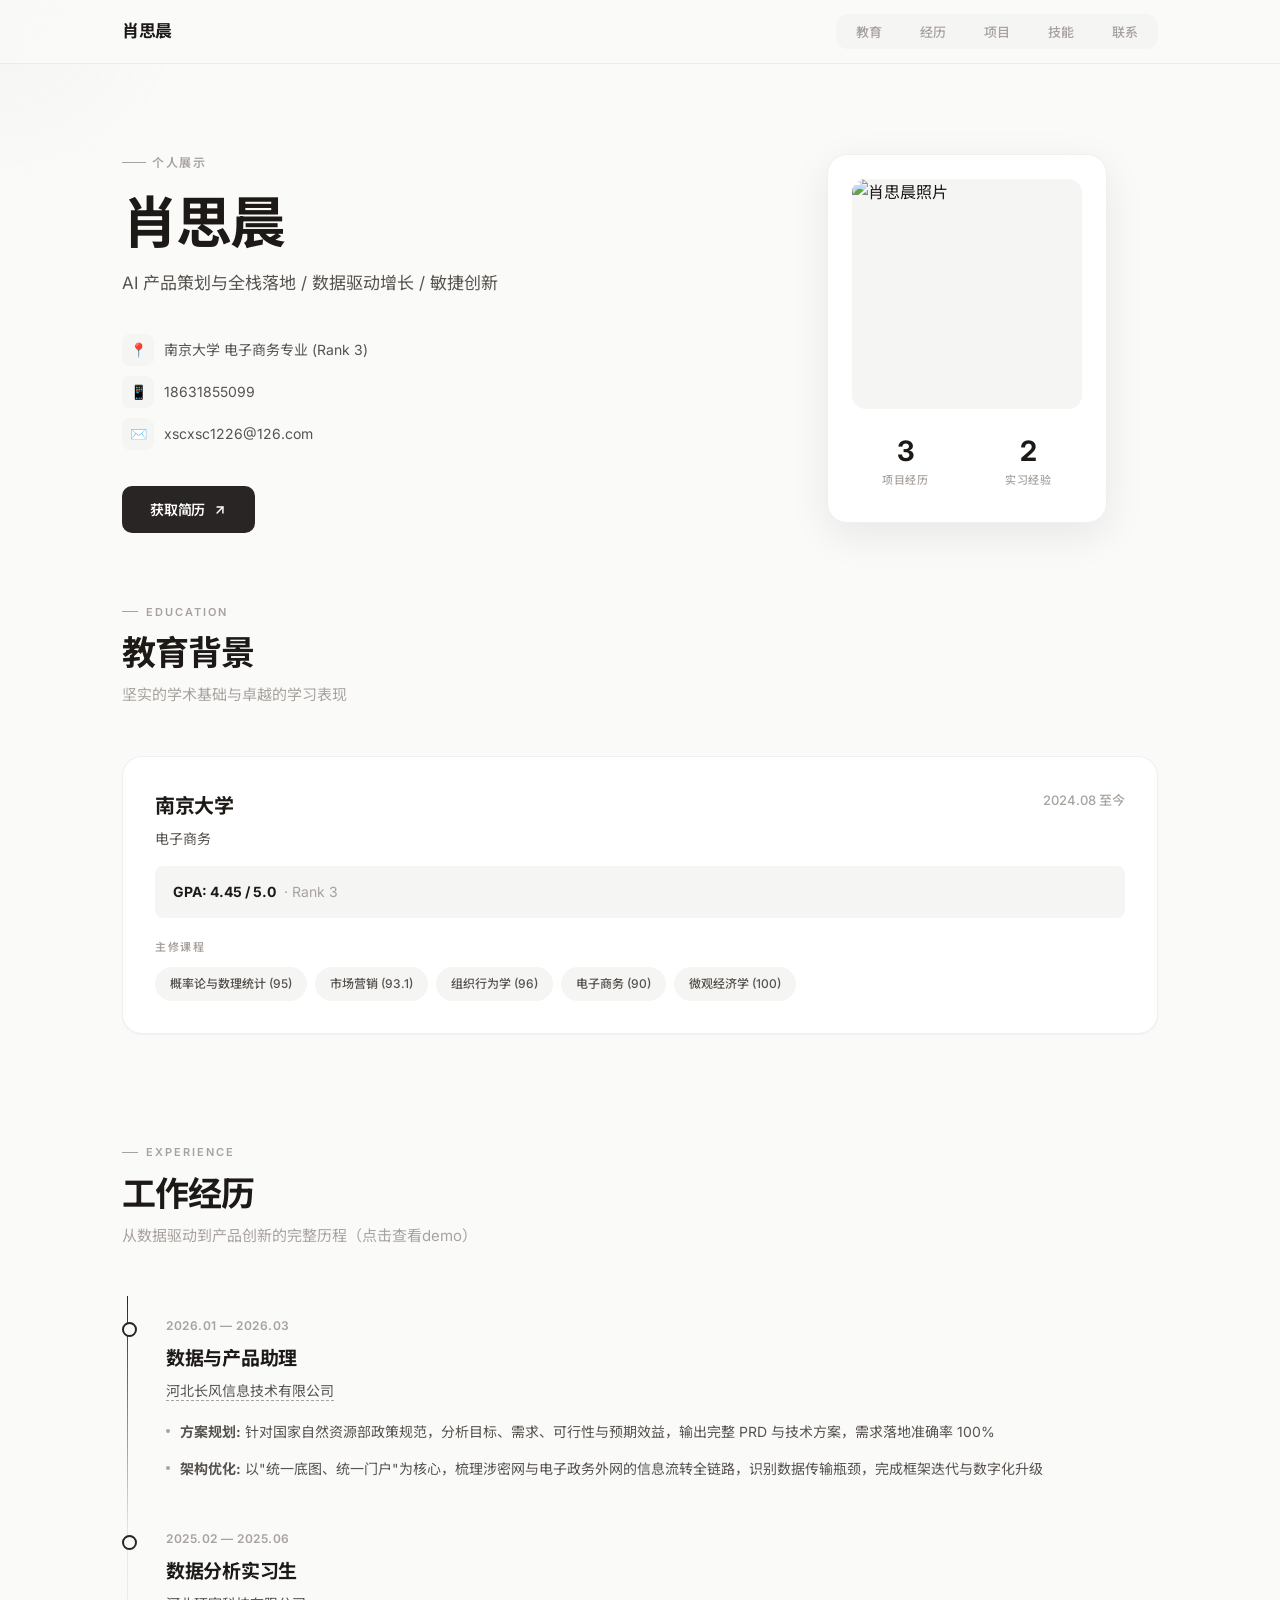
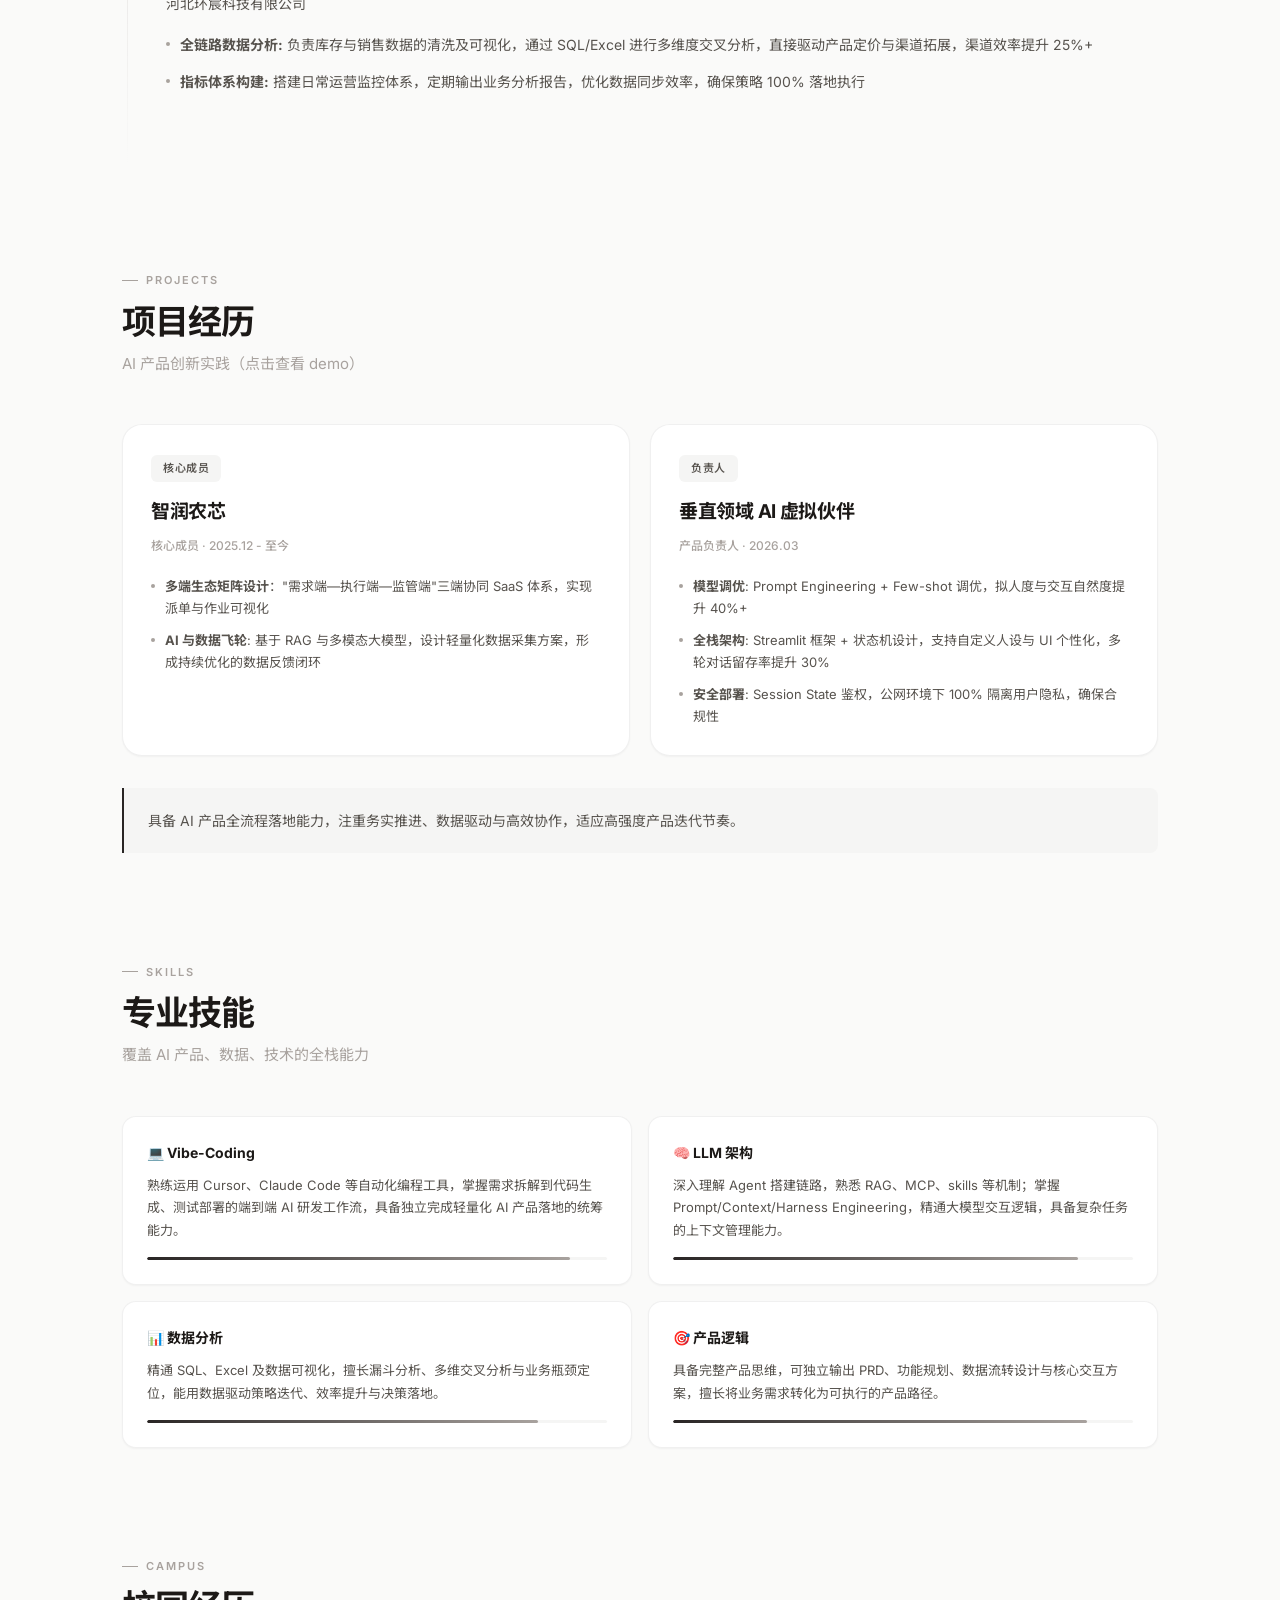
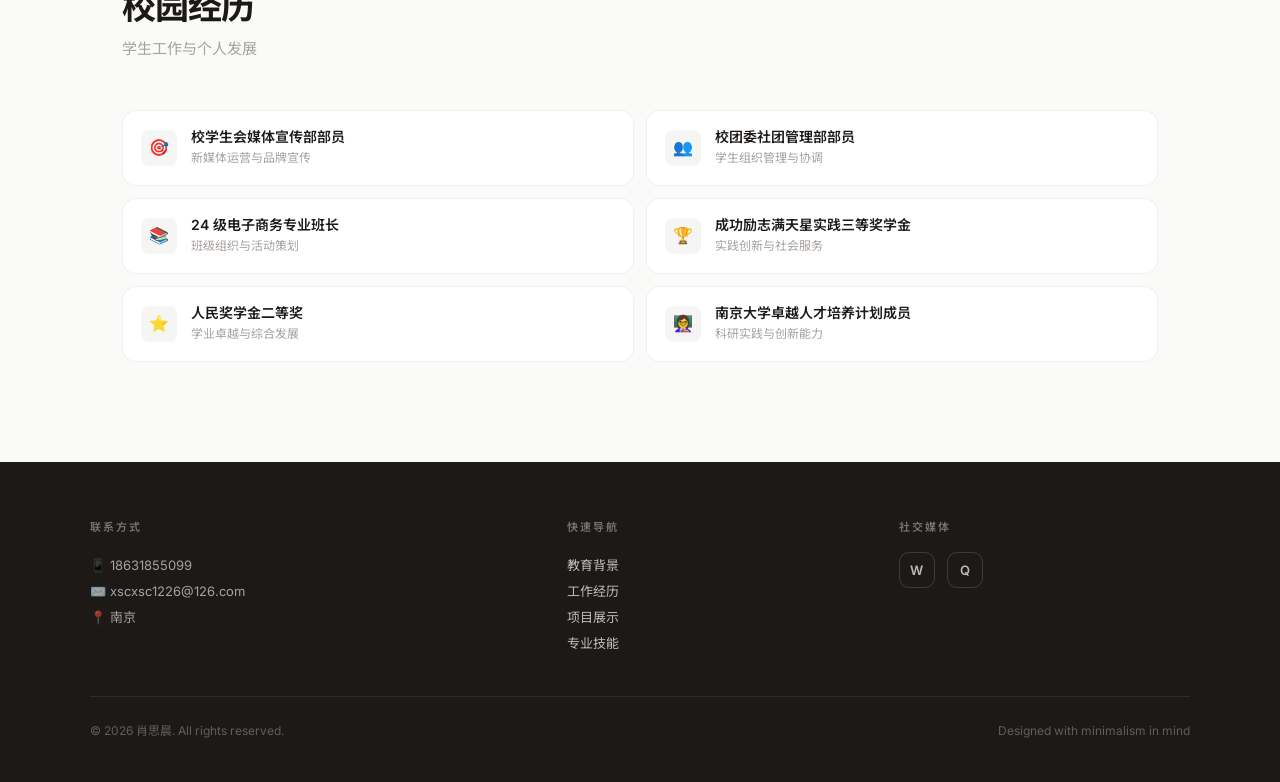
==== index.html @ f4a14556 "fix: rename resume.html to index.html" ====
<!DOCTYPE html>
<html lang="zh-CN">
<head>
    <meta charset="UTF-8">
    <meta name="viewport" content="width=device-width, initial-scale=1.0">
    <title>肖思晨 - 个人履历</title>
    <link href="https://fonts.googleapis.com/css2?family=Inter:wght@300;400;500;600;700&family=Noto+Sans+SC:wght@300;400;500;700&display=swap" rel="stylesheet">
    <style>
        :root {
            --bg: #fafaf9;
            --bg-card: #ffffff;
            --bg-subtle: #f5f5f4;
            --bg-muted: #e7e5e4;
            --text-primary: #1c1917;
            --text-secondary: #57534e;
            --text-muted: #a8a29e;
            --accent: #292524;
            --accent-light: #44403c;
            --border: rgba(0,0,0,0.06);
            --shadow-sm: 0 1px 2px rgba(0,0,0,0.04);
            --shadow-md: 0 4px 16px rgba(0,0,0,0.06);
            --shadow-lg: 0 12px 40px rgba(0,0,0,0.08);
            --shadow-xl: 0 20px 60px rgba(0,0,0,0.1);
            --radius-sm: 8px;
            --radius-md: 14px;
            --radius-lg: 20px;
            --radius-xl: 28px;
            --transition-fast: 0.2s cubic-bezier(0.4, 0, 0.2, 1);
            --transition-smooth: 0.4s cubic-bezier(0.16, 1, 0.3, 1);
            --transition-spring: 0.5s cubic-bezier(0.34, 1.56, 0.64, 1);
        }

        * {
            margin: 0;
            padding: 0;
            box-sizing: border-box;
        }

        html {
            scroll-behavior: smooth;
            font-size: 16px;
        }

        body {
            font-family: 'Inter', 'Noto Sans SC', -apple-system, BlinkMacSystemFont, sans-serif;
            background: var(--bg);
            color: var(--text-primary);
            line-height: 1.7;
            overflow-x: hidden;
            -webkit-font-smoothing: antialiased;
            -moz-osx-font-smoothing: grayscale;
        }

        ::selection {
            background: var(--accent);
            color: #fff;
        }

        /* ===== Page Progress Bar ===== */
        .progress-bar {
            position: fixed;
            top: 0;
            left: 0;
            height: 2px;
            background: linear-gradient(90deg, var(--accent), var(--text-muted));
            z-index: 200;
            transition: width 0.1s linear;
            will-change: width;
        }

        /* ===== Header & Navigation ===== */
        header {
            position: sticky;
            top: 0;
            background: rgba(250, 250, 249, 0.8);
            backdrop-filter: blur(20px) saturate(180%);
            -webkit-backdrop-filter: blur(20px) saturate(180%);
            border-bottom: 1px solid var(--border);
            z-index: 100;
            transition: box-shadow var(--transition-fast);
        }

        header.scrolled {
            box-shadow: 0 1px 12px rgba(0,0,0,0.06);
        }

        nav {
            max-width: 1100px;
            margin: 0 auto;
            padding: 14px 32px;
            display: flex;
            justify-content: space-between;
            align-items: center;
        }

        .logo {
            font-size: 17px;
            font-weight: 700;
            letter-spacing: -0.3px;
            color: var(--text-primary);
        }

        .nav-links {
            display: flex;
            gap: 6px;
            list-style: none;
            background: var(--bg-subtle);
            padding: 4px;
            border-radius: 12px;
        }

        .nav-links a {
            text-decoration: none;
            color: var(--text-muted);
            font-size: 13px;
            font-weight: 500;
            padding: 6px 16px;
            border-radius: 8px;
            transition: all var(--transition-fast);
            position: relative;
        }

        .nav-links a:hover {
            color: var(--text-primary);
        }

        .nav-links a.active {
            color: var(--text-primary);
            background: var(--bg-card);
            box-shadow: var(--shadow-sm);
        }

        .menu-toggle {
            display: none;
            background: none;
            border: none;
            cursor: pointer;
            padding: 8px;
            border-radius: 8px;
            transition: background var(--transition-fast);
        }

        .menu-toggle:hover {
            background: var(--bg-subtle);
        }

        .menu-toggle span {
            display: block;
            width: 18px;
            height: 2px;
            background: var(--text-primary);
            margin: 4px 0;
            border-radius: 1px;
            transition: all var(--transition-smooth);
        }

        .menu-toggle.open span:nth-child(1) { transform: rotate(45deg) translate(3px, 3px); }
        .menu-toggle.open span:nth-child(2) { opacity: 0; }
        .menu-toggle.open span:nth-child(3) { transform: rotate(-45deg) translate(4px, -4px); }

        /* ===== Hero Section ===== */
        .hero {
            max-width: 1100px;
            margin: 0 auto;
            padding: 80px 32px 60px;
            display: grid;
            grid-template-columns: 1.2fr 0.8fr;
            gap: 80px;
            align-items: center;
        }

        .hero-content {
            opacity: 0;
            transform: translateY(24px);
            animation: revealUp 0.8s cubic-bezier(0.16, 1, 0.3, 1) 0.1s forwards;
        }

        .hero-label {
            display: inline-flex;
            align-items: center;
            gap: 6px;
            font-size: 12px;
            font-weight: 600;
            color: var(--text-muted);
            text-transform: uppercase;
            letter-spacing: 1.5px;
            margin-bottom: 20px;
        }

        .hero-label::before {
            content: '';
            width: 24px;
            height: 1px;
            background: var(--text-muted);
        }

        .hero-content h1 {
            font-size: 56px;
            font-weight: 700;
            line-height: 1.1;
            margin-bottom: 16px;
            color: var(--text-primary);
            letter-spacing: -2px;
        }

        .hero-subtitle {
            font-size: 17px;
            color: var(--text-secondary);
            margin-bottom: 36px;
            font-weight: 400;
            line-height: 1.6;
        }

        .hero-info {
            display: flex;
            flex-direction: column;
            gap: 10px;
            margin-bottom: 36px;
        }

        .info-item {
            display: flex;
            align-items: center;
            gap: 10px;
            font-size: 14px;
            color: var(--text-secondary);
        }

        .info-icon {
            width: 32px;
            height: 32px;
            display: flex;
            align-items: center;
            justify-content: center;
            font-size: 14px;
            background: var(--bg-subtle);
            border-radius: 8px;
            flex-shrink: 0;
        }

        .cta-buttons {
            display: flex;
            gap: 12px;
        }

        .btn {
            padding: 12px 28px;
            border-radius: 10px;
            border: none;
            font-size: 14px;
            font-weight: 600;
            cursor: pointer;
            transition: all var(--transition-smooth);
            text-decoration: none;
            display: inline-flex;
            align-items: center;
            gap: 8px;
            letter-spacing: -0.2px;
        }

        .btn-primary {
            background: var(--accent);
            color: #fff;
        }

        .btn-primary:hover {
            background: var(--accent-light);
            transform: translateY(-2px);
            box-shadow: 0 8px 24px rgba(0,0,0,0.15);
        }

        .btn-primary:active {
            transform: translateY(0);
        }

        .hero-visual {
            position: relative;
            display: flex;
            justify-content: center;
            align-items: center;
            opacity: 0;
            transform: translateY(24px);
            animation: revealUp 0.8s cubic-bezier(0.16, 1, 0.3, 1) 0.3s forwards;
        }

        .profile-card {
            position: relative;
            background: var(--bg-card);
            border-radius: var(--radius-lg);
            padding: 24px;
            box-shadow: var(--shadow-lg);
            max-width: 280px;
            width: 100%;
            border: 1px solid var(--border);
            transition: transform var(--transition-smooth), box-shadow var(--transition-smooth);
        }

        .profile-card:hover {
            transform: translateY(-4px);
            box-shadow: var(--shadow-xl);
        }

        .profile-photo {
            width: 100%;
            aspect-ratio: 1;
            border-radius: var(--radius-md);
            margin-bottom: 20px;
            overflow: hidden;
            background: var(--bg-subtle);
        }

        .profile-photo img {
            width: 100%;
            height: 100%;
            object-fit: cover;
            display: block;
            transition: transform var(--transition-smooth);
        }

        .profile-card:hover .profile-photo img {
            transform: scale(1.03);
        }

        .profile-stats {
            display: grid;
            grid-template-columns: 1fr 1fr;
            gap: 16px;
        }

        .stat {
            text-align: center;
            padding: 8px 0;
        }

        .stat-number {
            font-size: 28px;
            font-weight: 700;
            color: var(--text-primary);
            letter-spacing: -1px;
            line-height: 1;
        }

        .stat-label {
            font-size: 11px;
            color: var(--text-muted);
            margin-top: 6px;
            font-weight: 500;
            letter-spacing: 0.5px;
            text-transform: uppercase;
        }

        /* ===== Main Content ===== */
        main {
            max-width: 1100px;
            margin: 0 auto;
            padding: 0 32px;
        }

        section {
            margin-bottom: 100px;
        }

        .section-header {
            margin-bottom: 48px;
        }

        .section-label {
            display: inline-flex;
            align-items: center;
            gap: 8px;
            font-size: 11px;
            font-weight: 600;
            color: var(--text-muted);
            text-transform: uppercase;
            letter-spacing: 2px;
            margin-bottom: 12px;
        }

        .section-label::before {
            content: '';
            width: 16px;
            height: 1px;
            background: var(--text-muted);
        }

        .section-title {
            font-size: 34px;
            font-weight: 700;
            color: var(--text-primary);
            letter-spacing: -1px;
            line-height: 1.2;
        }

        .section-subtitle {
            font-size: 15px;
            color: var(--text-muted);
            font-weight: 400;
            margin-top: 8px;
        }

        /* ===== Scroll Reveal ===== */
        .reveal {
            opacity: 0;
            transform: translateY(32px);
            transition: opacity 0.7s cubic-bezier(0.16, 1, 0.3, 1),
                        transform 0.7s cubic-bezier(0.16, 1, 0.3, 1);
        }

        .reveal.visible {
            opacity: 1;
            transform: translateY(0);
        }

        .reveal-stagger > * {
            opacity: 0;
            transform: translateY(24px);
            transition: opacity 0.6s cubic-bezier(0.16, 1, 0.3, 1),
                        transform 0.6s cubic-bezier(0.16, 1, 0.3, 1);
        }

        .reveal-stagger.visible > *:nth-child(1) { transition-delay: 0.05s; }
        .reveal-stagger.visible > *:nth-child(2) { transition-delay: 0.1s; }
        .reveal-stagger.visible > *:nth-child(3) { transition-delay: 0.15s; }
        .reveal-stagger.visible > *:nth-child(4) { transition-delay: 0.2s; }
        .reveal-stagger.visible > *:nth-child(5) { transition-delay: 0.25s; }
        .reveal-stagger.visible > *:nth-child(6) { transition-delay: 0.3s; }

        .reveal-stagger.visible > * {
            opacity: 1;
            transform: translateY(0);
        }

        /* ===== Education Section ===== */
        .education-card {
            background: var(--bg-card);
            padding: 32px;
            border-radius: var(--radius-lg);
            border: 1px solid var(--border);
            box-shadow: var(--shadow-sm);
            transition: all var(--transition-smooth);
        }

        .education-card:hover {
            box-shadow: var(--shadow-md);
            border-color: rgba(0,0,0,0.1);
        }

        .education-header {
            display: flex;
            justify-content: space-between;
            align-items: start;
            margin-bottom: 16px;
        }

        .education-school {
            font-size: 20px;
            font-weight: 700;
            color: var(--text-primary);
            letter-spacing: -0.3px;
        }

        .education-major {
            font-size: 14px;
            color: var(--text-secondary);
            margin-top: 4px;
        }

        .education-date {
            font-size: 13px;
            color: var(--text-muted);
            font-weight: 500;
            white-space: nowrap;
        }

        .education-gpa {
            background: var(--bg-subtle);
            padding: 14px 18px;
            border-radius: var(--radius-sm);
            margin: 16px 0;
            font-size: 14px;
            color: var(--text-secondary);
            display: flex;
            align-items: center;
            gap: 8px;
        }

        .education-gpa strong {
            color: var(--text-primary);
        }

        .courses {
            margin-top: 20px;
        }

        .courses-label {
            font-size: 11px;
            color: var(--text-muted);
            font-weight: 600;
            text-transform: uppercase;
            letter-spacing: 1.5px;
            margin-bottom: 10px;
        }

        .course-list {
            display: flex;
            flex-wrap: wrap;
            gap: 8px;
        }

        .course-tag {
            background: var(--bg-subtle);
            padding: 6px 14px;
            border-radius: 20px;
            font-size: 12px;
            color: var(--text-secondary);
            font-weight: 500;
            transition: all var(--transition-fast);
            border: 1px solid transparent;
        }

        .course-tag:hover {
            background: var(--bg-card);
            border-color: var(--border);
            color: var(--text-primary);
            transform: translateY(-1px);
            box-shadow: var(--shadow-sm);
        }

        /* ===== Work Experience ===== */
        .timeline {
            position: relative;
            padding: 20px 0;
        }

        .timeline::before {
            content: '';
            position: absolute;
            left: 5px;
            top: 0;
            bottom: 0;
            width: 1px;
            background: linear-gradient(to bottom, var(--accent), var(--bg-muted), transparent);
        }

        .work-item {
            margin-bottom: 48px;
            padding-left: 44px;
            position: relative;
        }

        .work-item::before {
            content: '';
            position: absolute;
            left: 0;
            top: 6px;
            width: 11px;
            height: 11px;
            background: var(--bg);
            border-radius: 50%;
            border: 2px solid var(--accent);
            transition: all var(--transition-fast);
        }

        .work-item:hover::before {
            background: var(--accent);
            box-shadow: 0 0 0 4px rgba(41, 37, 36, 0.1);
        }

        .work-date {
            font-size: 12px;
            color: var(--text-muted);
            font-weight: 600;
            margin-bottom: 6px;
            letter-spacing: 0.5px;
        }

        .work-title {
            font-size: 19px;
            font-weight: 700;
            color: var(--text-primary);
            margin-bottom: 4px;
            letter-spacing: -0.3px;
        }

        .work-company {
            font-size: 14px;
            color: var(--text-secondary);
            margin-bottom: 16px;
        }

        .link-inline {
            color: inherit;
            text-decoration: none;
            cursor: pointer;
            transition: color var(--transition-fast);
            border-bottom: 1px dashed var(--text-muted);
            padding-bottom: 1px;
        }

        .link-inline:hover {
            color: var(--text-primary);
            border-bottom-color: var(--text-primary);
            border-bottom-style: solid;
        }

        .work-description {
            font-size: 14px;
            color: var(--text-secondary);
            line-height: 1.8;
        }

        .achievement {
            display: flex;
            gap: 10px;
            margin-bottom: 12px;
            align-items: flex-start;
        }

        .achievement::before {
            content: '';
            width: 4px;
            height: 4px;
            background: var(--text-muted);
            border-radius: 50%;
            flex-shrink: 0;
            margin-top: 10px;
        }

        /* ===== Projects ===== */
        .projects-grid {
            display: grid;
            grid-template-columns: repeat(auto-fit, minmax(340px, 1fr));
            gap: 20px;
        }

        .project-card {
            background: var(--bg-card);
            border-radius: var(--radius-lg);
            padding: 0;
            border: 1px solid var(--border);
            box-shadow: var(--shadow-sm);
            transition: all var(--transition-smooth);
            position: relative;
            overflow: hidden;
        }

        .project-card-link {
            text-decoration: none;
            color: inherit;
            display: block;
            padding: 28px;
        }

        .project-card::before {
            content: '';
            position: absolute;
            top: 0;
            left: 0;
            right: 0;
            height: 2px;
            background: linear-gradient(90deg, var(--accent) 0%, transparent 100%);
            opacity: 0;
            transition: opacity var(--transition-fast);
        }

        .project-card:hover {
            box-shadow: var(--shadow-lg);
            transform: translateY(-4px);
            border-color: rgba(0,0,0,0.1);
        }

        .project-card:hover::before {
            opacity: 1;
        }

        .project-badge {
            display: inline-block;
            background: var(--bg-subtle);
            color: var(--text-secondary);
            padding: 4px 12px;
            border-radius: 6px;
            font-size: 11px;
            font-weight: 600;
            margin-bottom: 14px;
            letter-spacing: 0.5px;
        }

        .project-title {
            font-size: 19px;
            font-weight: 700;
            color: var(--text-primary);
            margin-bottom: 8px;
            letter-spacing: -0.3px;
        }

        .project-role {
            font-size: 12px;
            color: var(--text-muted);
            font-weight: 500;
            margin-bottom: 18px;
        }

        .project-highlights {
            display: flex;
            flex-direction: column;
            gap: 10px;
        }

        .highlight {
            display: flex;
            gap: 10px;
            align-items: flex-start;
            font-size: 13px;
            color: var(--text-secondary);
            line-height: 1.7;
        }

        .highlight::before {
            content: '';
            width: 4px;
            height: 4px;
            background: var(--text-muted);
            border-radius: 50%;
            flex-shrink: 0;
            margin-top: 9px;
        }

        /* ===== Quote ===== */
        .quote-block {
            border-left: 2px solid var(--accent);
            padding: 20px 24px;
            margin: 32px 0 0;
            background: var(--bg-subtle);
            border-radius: 0 var(--radius-sm) var(--radius-sm) 0;
            font-size: 14px;
            color: var(--text-secondary);
            line-height: 1.8;
            font-weight: 400;
        }

        /* ===== Skills ===== */
        .skills-grid {
            display: grid;
            grid-template-columns: repeat(2, 1fr);
            gap: 16px;
        }

        .skill-card {
            background: var(--bg-card);
            padding: 24px;
            border-radius: var(--radius-md);
            border: 1px solid var(--border);
            box-shadow: var(--shadow-sm);
            transition: all var(--transition-smooth);
            position: relative;
        }

        .skill-card:hover {
            box-shadow: var(--shadow-md);
            border-color: rgba(0,0,0,0.1);
            transform: translateY(-2px);
        }

        .skill-category {
            font-size: 14px;
            font-weight: 700;
            color: var(--text-primary);
            margin-bottom: 10px;
            display: flex;
            align-items: center;
            gap: 8px;
        }

        .skill-description {
            font-size: 13px;
            color: var(--text-secondary);
            line-height: 1.7;
        }

        .skill-level {
            margin-top: 16px;
            height: 3px;
            background: var(--bg-subtle);
            border-radius: 2px;
            overflow: hidden;
        }

        .skill-level-bar {
            height: 100%;
            background: linear-gradient(90deg, var(--accent), var(--text-muted));
            border-radius: 2px;
            transition: width 1.4s cubic-bezier(0.16, 1, 0.3, 1);
            width: 0;
        }

        .skill-level-bar.animate {
            width: var(--level);
        }

        /* ===== Campus ===== */
        .campus-grid {
            display: grid;
            grid-template-columns: repeat(2, 1fr);
            gap: 12px;
        }

        .campus-item {
            display: flex;
            align-items: center;
            gap: 14px;
            padding: 16px 18px;
            background: var(--bg-card);
            border-radius: var(--radius-md);
            border: 1px solid var(--border);
            transition: all var(--transition-smooth);
        }

        .campus-item:hover {
            border-color: rgba(0,0,0,0.1);
            box-shadow: var(--shadow-sm);
            transform: translateX(4px);
        }

        .campus-icon {
            width: 36px;
            height: 36px;
            display: flex;
            align-items: center;
            justify-content: center;
            background: var(--bg-subtle);
            border-radius: var(--radius-sm);
            font-size: 16px;
            flex-shrink: 0;
        }

        .campus-text { flex: 1; }

        .campus-title {
            font-size: 14px;
            font-weight: 600;
            color: var(--text-primary);
            line-height: 1.4;
        }

        .campus-desc {
            font-size: 12px;
            color: var(--text-muted);
            margin-top: 2px;
        }

        /* ===== Footer ===== */
        footer {
            background: var(--text-primary);
            color: #fff;
            padding: 56px 32px 40px;
            margin-top: 60px;
        }

        .footer-content {
            max-width: 1100px;
            margin: 0 auto;
        }

        .footer-grid {
            display: grid;
            grid-template-columns: 1.2fr 0.8fr 0.8fr;
            gap: 40px;
            margin-bottom: 40px;
        }

        .footer-section h3 {
            font-size: 11px;
            font-weight: 600;
            margin-bottom: 16px;
            text-transform: uppercase;
            letter-spacing: 2px;
            color: rgba(255,255,255,0.4);
        }

        .footer-section p {
            font-size: 13px;
            color: rgba(255,255,255,0.6);
            line-height: 2;
        }

        .footer-section a {
            color: rgba(255,255,255,0.7);
            text-decoration: none;
            transition: color var(--transition-fast);
        }

        .footer-section a:hover {
            color: #fff;
        }

        .footer-bottom {
            border-top: 1px solid rgba(255,255,255,0.08);
            padding-top: 24px;
            display: flex;
            justify-content: space-between;
            align-items: center;
            font-size: 12px;
            color: rgba(255,255,255,0.3);
        }

        .social-links {
            display: flex;
            gap: 12px;
        }

        .social-link {
            width: 36px;
            height: 36px;
            border-radius: 10px;
            border: 1px solid rgba(255,255,255,0.15);
            display: flex;
            align-items: center;
            justify-content: center;
            color: rgba(255,255,255,0.5);
            text-decoration: none;
            font-size: 13px;
            font-weight: 600;
            transition: all var(--transition-fast);
        }

        .social-link:hover {
            border-color: rgba(255,255,255,0.4);
            color: #fff;
            background: rgba(255,255,255,0.08);
            transform: translateY(-2px);
        }

        /* ===== Back to Top ===== */
        .back-to-top {
            position: fixed;
            bottom: 32px;
            right: 32px;
            width: 44px;
            height: 44px;
            background: var(--bg-card);
            border: 1px solid var(--border);
            border-radius: 12px;
            display: flex;
            align-items: center;
            justify-content: center;
            cursor: pointer;
            box-shadow: var(--shadow-md);
            z-index: 50;
            opacity: 0;
            visibility: hidden;
            transform: translateY(12px);
            transition: all var(--transition-smooth);
        }

        .back-to-top.visible {
            opacity: 1;
            visibility: visible;
            transform: translateY(0);
        }

        .back-to-top:hover {
            box-shadow: var(--shadow-lg);
            transform: translateY(-2px);
        }

        .back-to-top svg {
            width: 18px;
            height: 18px;
            stroke: var(--text-primary);
        }

        /* ===== Cursor Glow ===== */
        .cursor-glow {
            position: fixed;
            width: 400px;
            height: 400px;
            pointer-events: none;
            z-index: 0;
            background: radial-gradient(circle, rgba(168,162,158,0.06) 0%, transparent 70%);
            transform: translate(-50%, -50%);
            transition: opacity 0.4s;
            will-change: left, top;
        }

        /* ===== Animations ===== */
        @keyframes revealUp {
            from { opacity: 0; transform: translateY(24px); }
            to { opacity: 1; transform: translateY(0); }
        }

        /* ===== Responsive ===== */
        @media (max-width: 768px) {
            .menu-toggle { display: flex; flex-direction: column; }
            .nav-links {
                position: fixed;
                top: 54px;
                left: 0;
                right: 0;
                background: rgba(250,250,249,0.95);
                backdrop-filter: blur(20px);
                flex-direction: column;
                padding: 16px;
                gap: 4px;
                border-bottom: 1px solid var(--border);
                transform: translateY(-100%);
                opacity: 0;
                transition: all var(--transition-smooth);
                pointer-events: none;
                border-radius: 0;
            }
            .nav-links.open {
                transform: translateY(0);
                opacity: 1;
                pointer-events: auto;
            }
            .nav-links a {
                padding: 12px 16px;
                font-size: 14px;
            }

            .hero {
                grid-template-columns: 1fr;
                padding: 48px 20px 40px;
                gap: 40px;
            }
            .hero-content h1 { font-size: 38px; letter-spacing: -1px; }
            .hero-visual { display: none; }

            main { padding: 0 20px; }
            nav { padding: 12px 20px; }
            section { margin-bottom: 64px; }

            .section-title { font-size: 28px; }

            .projects-grid { grid-template-columns: 1fr; }
            .skills-grid { grid-template-columns: 1fr; }
            .campus-grid { grid-template-columns: 1fr; }

            .footer-grid {
                grid-template-columns: 1fr;
                gap: 28px;
            }
            .footer-bottom {
                flex-direction: column;
                gap: 12px;
                text-align: center;
            }

            footer { padding: 40px 20px 32px; }

            .cursor-glow { display: none; }
        }

        @media (max-width: 480px) {
            .hero-content h1 { font-size: 32px; }
            .hero { padding: 36px 16px 32px; }
            main { padding: 0 16px; }
        }
    </style>
</head>
<body>
    <!-- Page Progress Bar -->
    <div class="progress-bar" id="progressBar"></div>

    <!-- Cursor Glow -->
    <div class="cursor-glow" id="cursorGlow"></div>

    <!-- Header & Navigation -->
    <header id="header">
        <nav>
            <div class="logo">肖思晨</div>
            <button class="menu-toggle" id="menuToggle" aria-label="菜单">
                <span></span><span></span><span></span>
            </button>
            <ul class="nav-links" id="navLinks">
                <li><a href="#education">教育</a></li>
                <li><a href="#experience">经历</a></li>
                <li><a href="#projects">项目</a></li>
                <li><a href="#skills">技能</a></li>
                <li><a href="#contact">联系</a></li>
            </ul>
        </nav>
    </header>

    <!-- Hero Section -->
    <section class="hero">
        <div class="hero-content">
            <div class="hero-label">个人展示</div>
            <h1>肖思晨</h1>
            <p class="hero-subtitle">AI 产品策划与全栈落地 / 数据驱动增长 / 敏捷创新</p>

            <div class="hero-info">
                <div class="info-item">
                    <span class="info-icon">📍</span>
                    <span>南京大学 电子商务专业 (Rank 3)</span>
                </div>
                <div class="info-item">
                    <span class="info-icon">📱</span>
                    <span>18631855099</span>
                </div>
                <div class="info-item">
                    <span class="info-icon">✉️</span>
                    <span>xscxsc1226@126.com</span>
                </div>
            </div>

            <div class="cta-buttons">
                <a href="./viewer-resume.html" target="_blank" rel="noopener noreferrer" class="btn btn-primary">
                    获取简历
                    <svg width="14" height="14" viewBox="0 0 24 24" fill="none" stroke="currentColor" stroke-width="2.5" stroke-linecap="round" stroke-linejoin="round"><path d="M7 17L17 7"/><path d="M7 7h10v10"/></svg>
                </a>
            </div>
        </div>

        <div class="hero-visual">
            <div class="profile-card">
                <div class="profile-photo">
                    <img src="./34706ee62543c610d2af8e5c2dd700be.jpg" alt="肖思晨照片">
                </div>
                <div class="profile-stats">
                    <div class="stat">
                        <div class="stat-number">3</div>
                        <div class="stat-label">项目经历</div>
                    </div>
                    <div class="stat">
                        <div class="stat-number">2</div>
                        <div class="stat-label">实习经验</div>
                    </div>
                </div>
            </div>
        </div>
    </section>

    <main>
        <!-- Education Section -->
        <section id="education">
            <div class="section-header reveal">
                <div class="section-label">Education</div>
                <h2 class="section-title">教育背景</h2>
                <p class="section-subtitle">坚实的学术基础与卓越的学习表现</p>
            </div>

            <div class="education-card reveal">
                <div class="education-header">
                    <div>
                        <div class="education-school">南京大学</div>
                        <div class="education-major">电子商务</div>
                    </div>
                    <div class="education-date">2024.08 至今</div>
                </div>

                <div class="education-gpa">
                    <strong>GPA: 4.45 / 5.0</strong>
                    <span style="color: var(--text-muted)">· Rank 3</span>
                </div>

                <div class="courses">
                    <div class="courses-label">主修课程</div>
                    <div class="course-list">
                        <div class="course-tag">概率论与数理统计 (95)</div>
                        <div class="course-tag">市场营销 (93.1)</div>
                        <div class="course-tag">组织行为学 (96)</div>
                        <div class="course-tag">电子商务 (90)</div>
                        <div class="course-tag">微观经济学 (100)</div>
                    </div>
                </div>
            </div>
        </section>

        <!-- Work Experience Section -->
        <section id="experience">
            <div class="section-header reveal">
                <div class="section-label">Experience</div>
                <h2 class="section-title">工作经历</h2>
                <p class="section-subtitle">从数据驱动到产品创新的完整历程（点击查看demo）</p>
            </div>

            <div class="timeline reveal-stagger">
                <div class="work-item">
                    <div class="work-date">2026.01 — 2026.03</div>
                    <div class="work-title">数据与产品助理</div>
                    <div class="work-company">
                        <a href="./viewer-semi-secret.html" target="_blank" rel="noopener noreferrer" class="link-inline">河北长风信息技术有限公司</a>
                    </div>
                    <div class="work-description">
                        <div class="achievement">
                            <span><strong>方案规划:</strong> 针对国家自然资源部政策规范，分析目标、需求、可行性与预期效益，输出完整 PRD 与技术方案，需求落地准确率 100%</span>
                        </div>
                        <div class="achievement">
                            <span><strong>架构优化:</strong> 以"统一底图、统一门户"为核心，梳理涉密网与电子政务外网的信息流转全链路，识别数据传输瓶颈，完成框架迭代与数字化升级</span>
                        </div>
                    </div>
                </div>

                <div class="work-item">
                    <div class="work-date">2025.02 — 2025.06</div>
                    <div class="work-title">数据分析实习生</div>
                    <div class="work-company">河北环宸科技有限公司</div>
                    <div class="work-description">
                        <div class="achievement">
                            <span><strong>全链路数据分析:</strong> 负责库存与销售数据的清洗及可视化，通过 SQL/Excel 进行多维度交叉分析，直接驱动产品定价与渠道拓展，渠道效率提升 25%+</span>
                        </div>
                        <div class="achievement">
                            <span><strong>指标体系构建:</strong> 搭建日常运营监控体系，定期输出业务分析报告，优化数据同步效率，确保策略 100% 落地执行</span>
                        </div>
                    </div>
                </div>
            </div>
        </section>

        <!-- Projects Section -->
        <section id="projects">
            <div class="section-header reveal">
                <div class="section-label">Projects</div>
                <h2 class="section-title">项目经历</h2>
                <p class="section-subtitle">AI 产品创新实践（点击查看 demo）</p>
            </div>

            <div class="projects-grid reveal-stagger">
                <div class="project-card">
                    <a href="./viewer-zhirun.html" target="_blank" rel="noopener noreferrer" class="project-card-link">
                        <div class="project-badge">核心成员</div>
                        <div class="project-title">智润农芯</div>
                        <div class="project-role">核心成员 · 2025.12 - 至今</div>
                        <div class="project-highlights">
                            <div class="highlight">
                                <span><strong>多端生态矩阵设计</strong>："需求端—执行端—监管端"三端协同 SaaS 体系，实现派单与作业可视化</span>
                            </div>
                            <div class="highlight">
                                <span><strong>AI 与数据飞轮</strong>: 基于 RAG 与多模态大模型，设计轻量化数据采集方案，形成持续优化的数据反馈闭环</span>
                            </div>
                        </div>
                    </a>
                </div>

                <div class="project-card">
                    <a href="https://narratiooo.streamlit.app" target="_blank" rel="noopener noreferrer" class="project-card-link">
                        <div class="project-badge">负责人</div>
                        <div class="project-title">垂直领域 AI 虚拟伙伴</div>
                        <div class="project-role">产品负责人 · 2026.03</div>
                        <div class="project-highlights">
                            <div class="highlight">
                                <span><strong>模型调优</strong>: Prompt Engineering + Few-shot 调优，拟人度与交互自然度提升 40%+</span>
                            </div>
                            <div class="highlight">
                                <span><strong>全栈架构</strong>: Streamlit 框架 + 状态机设计，支持自定义人设与 UI 个性化，多轮对话留存率提升 30%</span>
                            </div>
                            <div class="highlight">
                                <span><strong>安全部署</strong>: Session State 鉴权，公网环境下 100% 隔离用户隐私，确保合规性</span>
                            </div>
                        </div>
                    </a>
                </div>
            </div>

            <div class="quote-block reveal">
                具备 AI 产品全流程落地能力，注重务实推进、数据驱动与高效协作，适应高强度产品迭代节奏。
            </div>
        </section>

        <!-- Skills Section -->
        <section id="skills">
            <div class="section-header reveal">
                <div class="section-label">Skills</div>
                <h2 class="section-title">专业技能</h2>
                <p class="section-subtitle">覆盖 AI 产品、数据、技术的全栈能力</p>
            </div>

            <div class="skills-grid reveal-stagger">
                <div class="skill-card">
                    <div class="skill-category">💻 Vibe-Coding</div>
                    <div class="skill-description">
                        熟练运用 Cursor、Claude Code 等自动化编程工具，掌握需求拆解到代码生成、测试部署的端到端 AI 研发工作流，具备独立完成轻量化 AI 产品落地的统筹能力。
                    </div>
                    <div class="skill-level"><div class="skill-level-bar" style="--level: 92%"></div></div>
                </div>

                <div class="skill-card">
                    <div class="skill-category">🧠 LLM 架构</div>
                    <div class="skill-description">
                        深入理解 Agent 搭建链路，熟悉 RAG、MCP、skills 等机制；掌握 Prompt/Context/Harness Engineering，精通大模型交互逻辑，具备复杂任务的上下文管理能力。
                    </div>
                    <div class="skill-level"><div class="skill-level-bar" style="--level: 88%"></div></div>
                </div>

                <div class="skill-card">
                    <div class="skill-category">📊 数据分析</div>
                    <div class="skill-description">
                        精通 SQL、Excel 及数据可视化，擅长漏斗分析、多维交叉分析与业务瓶颈定位，能用数据驱动策略迭代、效率提升与决策落地。
                    </div>
                    <div class="skill-level"><div class="skill-level-bar" style="--level: 85%"></div></div>
                </div>

                <div class="skill-card">
                    <div class="skill-category">🎯 产品逻辑</div>
                    <div class="skill-description">
                        具备完整产品思维，可独立输出 PRD、功能规划、数据流转设计与核心交互方案，擅长将业务需求转化为可执行的产品路径。
                    </div>
                    <div class="skill-level"><div class="skill-level-bar" style="--level: 90%"></div></div>
                </div>
            </div>
        </section>

        <!-- Campus Life Section -->
        <section id="campus">
            <div class="section-header reveal">
                <div class="section-label">Campus</div>
                <h2 class="section-title">校园经历</h2>
                <p class="section-subtitle">学生工作与个人发展</p>
            </div>

            <div class="campus-grid reveal-stagger">
                <div class="campus-item">
                    <div class="campus-icon">🎯</div>
                    <div class="campus-text">
                        <div class="campus-title">校学生会媒体宣传部部员</div>
                        <div class="campus-desc">新媒体运营与品牌宣传</div>
                    </div>
                </div>

                <div class="campus-item">
                    <div class="campus-icon">👥</div>
                    <div class="campus-text">
                        <div class="campus-title">校团委社团管理部部员</div>
                        <div class="campus-desc">学生组织管理与协调</div>
                    </div>
                </div>

                <div class="campus-item">
                    <div class="campus-icon">📚</div>
                    <div class="campus-text">
                        <div class="campus-title">24 级电子商务专业班长</div>
                        <div class="campus-desc">班级组织与活动策划</div>
                    </div>
                </div>

                <div class="campus-item">
                    <div class="campus-icon">🏆</div>
                    <div class="campus-text">
                        <div class="campus-title">成功励志满天星实践三等奖学金</div>
                        <div class="campus-desc">实践创新与社会服务</div>
                    </div>
                </div>

                <div class="campus-item">
                    <div class="campus-icon">⭐</div>
                    <div class="campus-text">
                        <div class="campus-title">人民奖学金二等奖</div>
                        <div class="campus-desc">学业卓越与综合发展</div>
                    </div>
                </div>

                <div class="campus-item">
                    <div class="campus-icon">👩‍🏫</div>
                    <div class="campus-text">
                        <div class="campus-title">南京大学卓越人才培养计划成员</div>
                        <div class="campus-desc">科研实践与创新能力</div>
                    </div>
                </div>
            </div>
        </section>
    </main>

    <!-- Footer -->
    <footer id="contact">
        <div class="footer-content">
            <div class="footer-grid">
                <div class="footer-section">
                    <h3>联系方式</h3>
                    <p>
                        📱 18631855099<br>
                        ✉️ xscxsc1226@126.com<br>
                        📍 南京
                    </p>
                </div>

                <div class="footer-section">
                    <h3>快速导航</h3>
                    <p>
                        <a href="#education">教育背景</a><br>
                        <a href="#experience">工作经历</a><br>
                        <a href="#projects">项目展示</a><br>
                        <a href="#skills">专业技能</a>
                    </p>
                </div>

                <div class="footer-section">
                    <h3>社交媒体</h3>
                    <div class="social-links">
                        <a href="#" class="social-link" title="R_U_craz1">W</a>
                        <a href="#" class="social-link" title="2150271719">Q</a>
                    </div>
                </div>
            </div>

            <div class="footer-bottom">
                <span>&copy; 2026 肖思晨. All rights reserved.</span>
                <span>Designed with minimalism in mind</span>
            </div>
        </div>
    </footer>

    <!-- Back to Top -->
    <button class="back-to-top" id="backToTop" aria-label="返回顶部">
        <svg viewBox="0 0 24 24" fill="none" stroke-width="2" stroke-linecap="round" stroke-linejoin="round">
            <path d="M18 15l-6-6-6 6"/>
        </svg>
    </button>

    <script>
        (function() {
            const header = document.getElementById('header');
            const progressBar = document.getElementById('progressBar');
            const backToTop = document.getElementById('backToTop');
            const menuToggle = document.getElementById('menuToggle');
            const navLinks = document.getElementById('navLinks');
            const cursorGlow = document.getElementById('cursorGlow');
            const sections = document.querySelectorAll('section[id]');
            const allNavLinks = document.querySelectorAll('.nav-links a[href^="#"]');

            // Scroll: progress bar, header shadow, back-to-top, active nav
            let ticking = false;
            function onScroll() {
                if (ticking) return;
                ticking = true;
                requestAnimationFrame(() => {
                    const scrollTop = window.scrollY;
                    const docHeight = document.documentElement.scrollHeight - window.innerHeight;
                    progressBar.style.width = (scrollTop / docHeight * 100) + '%';

                    header.classList.toggle('scrolled', scrollTop > 20);
                    backToTop.classList.toggle('visible', scrollTop > 400);

                    let current = '';
                    sections.forEach(sec => {
                        if (scrollTop >= sec.offsetTop - 240) current = sec.id;
                    });
                    allNavLinks.forEach(a => {
                        a.classList.toggle('active', a.getAttribute('href') === '#' + current);
                    });

                    ticking = false;
                });
            }
            window.addEventListener('scroll', onScroll, { passive: true });
            onScroll();

            // Smooth scroll
            document.querySelectorAll('a[href^="#"]').forEach(anchor => {
                anchor.addEventListener('click', function(e) {
                    e.preventDefault();
                    const target = document.querySelector(this.getAttribute('href'));
                    if (target) {
                        target.scrollIntoView({ behavior: 'smooth' });
                        navLinks.classList.remove('open');
                        menuToggle.classList.remove('open');
                    }
                });
            });

            // Mobile menu toggle
            menuToggle.addEventListener('click', () => {
                menuToggle.classList.toggle('open');
                navLinks.classList.toggle('open');
            });

            // Back to top
            backToTop.addEventListener('click', () => {
                window.scrollTo({ top: 0, behavior: 'smooth' });
            });

            // Cursor glow (desktop only)
            if (window.matchMedia('(pointer: fine)').matches) {
                let glowX = 0, glowY = 0, currentX = 0, currentY = 0;
                document.addEventListener('mousemove', e => {
                    glowX = e.clientX;
                    glowY = e.clientY;
                });
                (function animateGlow() {
                    currentX += (glowX - currentX) * 0.08;
                    currentY += (glowY - currentY) * 0.08;
                    cursorGlow.style.left = currentX + 'px';
                    cursorGlow.style.top = currentY + 'px';
                    requestAnimationFrame(animateGlow);
                })();
            }

            // Scroll reveal (single items)
            const revealObserver = new IntersectionObserver((entries) => {
                entries.forEach(entry => {
                    if (entry.isIntersecting) {
                        entry.target.classList.add('visible');
                        revealObserver.unobserve(entry.target);
                    }
                });
            }, { threshold: 0.12, rootMargin: '0px 0px -60px 0px' });

            document.querySelectorAll('.reveal, .reveal-stagger').forEach(el => {
                revealObserver.observe(el);
            });

            // Skill bar animation
            const skillObserver = new IntersectionObserver((entries) => {
                entries.forEach(entry => {
                    if (entry.isIntersecting) {
                        entry.target.querySelectorAll('.skill-level-bar').forEach(bar => {
                            bar.classList.add('animate');
                        });
                    }
                });
            }, { threshold: 0.3 });

            document.querySelectorAll('.skills-grid').forEach(grid => {
                skillObserver.observe(grid);
            });
        })();
    </script>
</body>
</html>
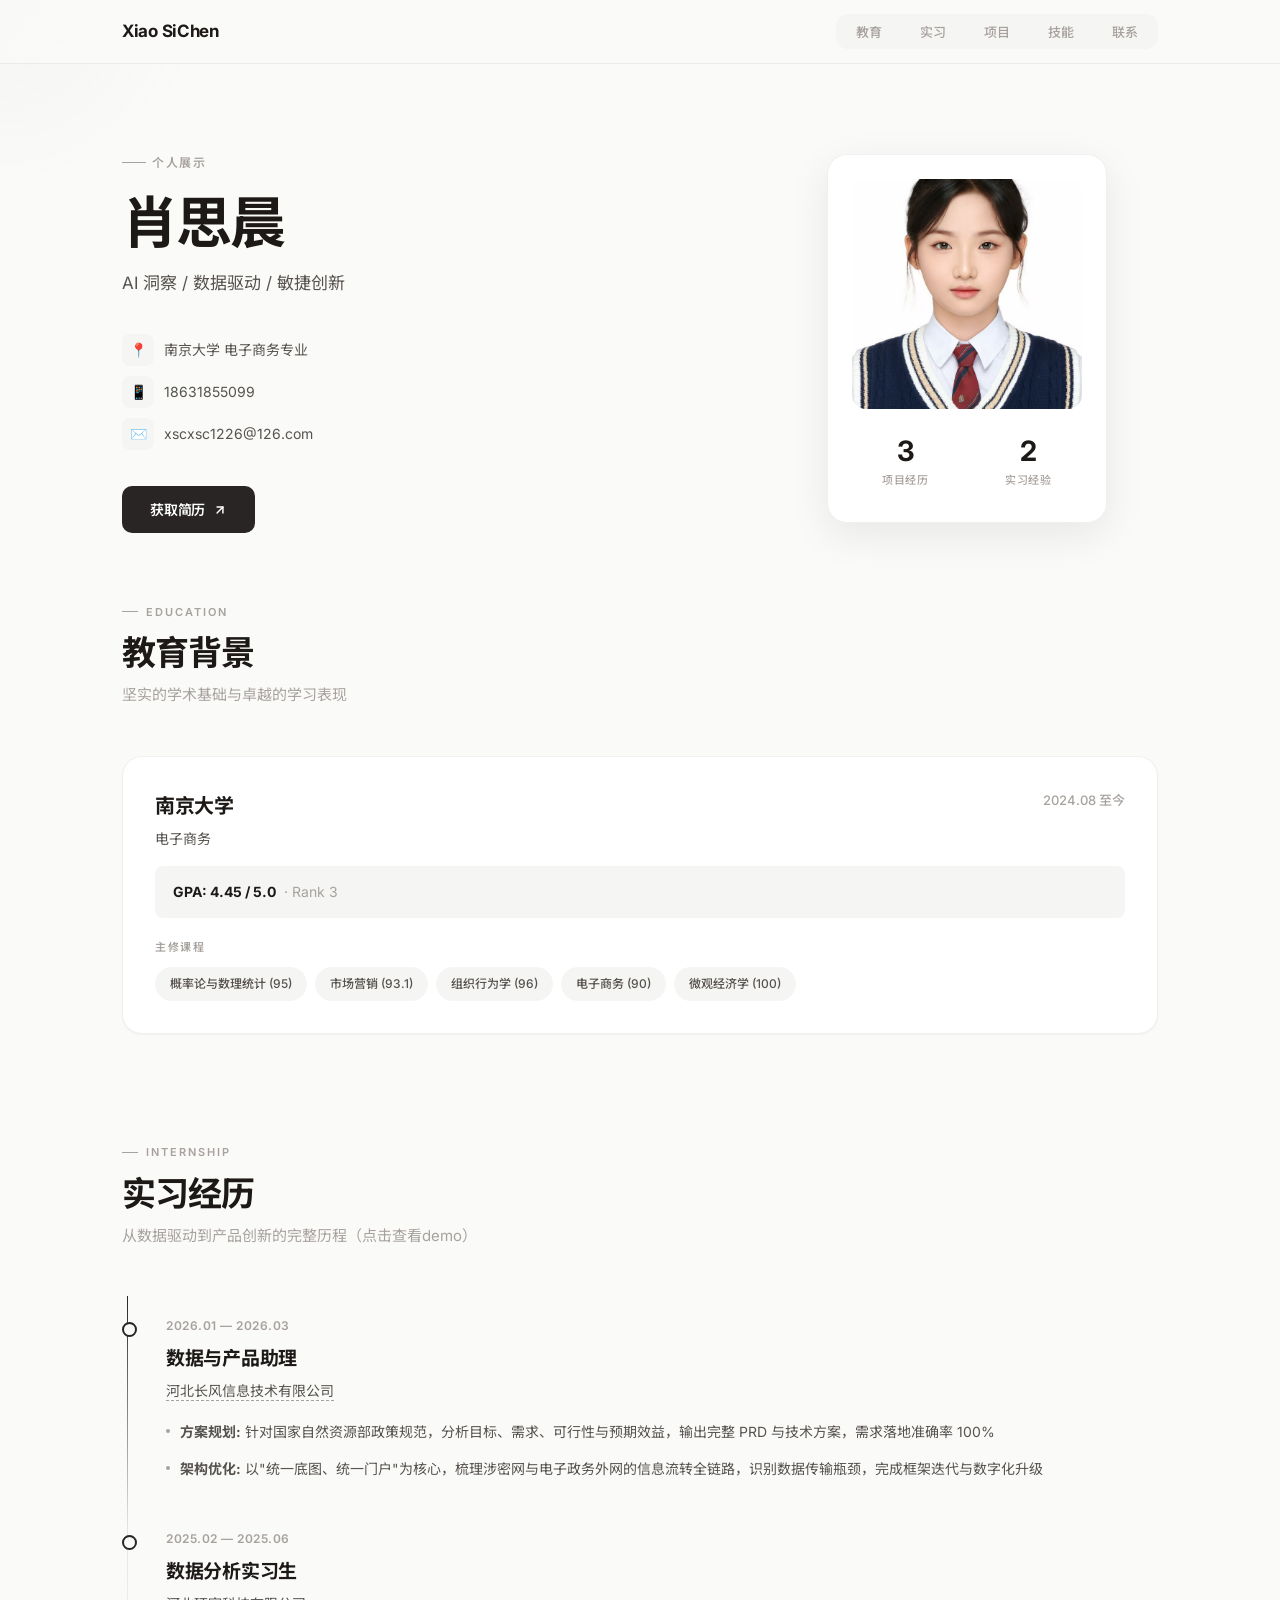
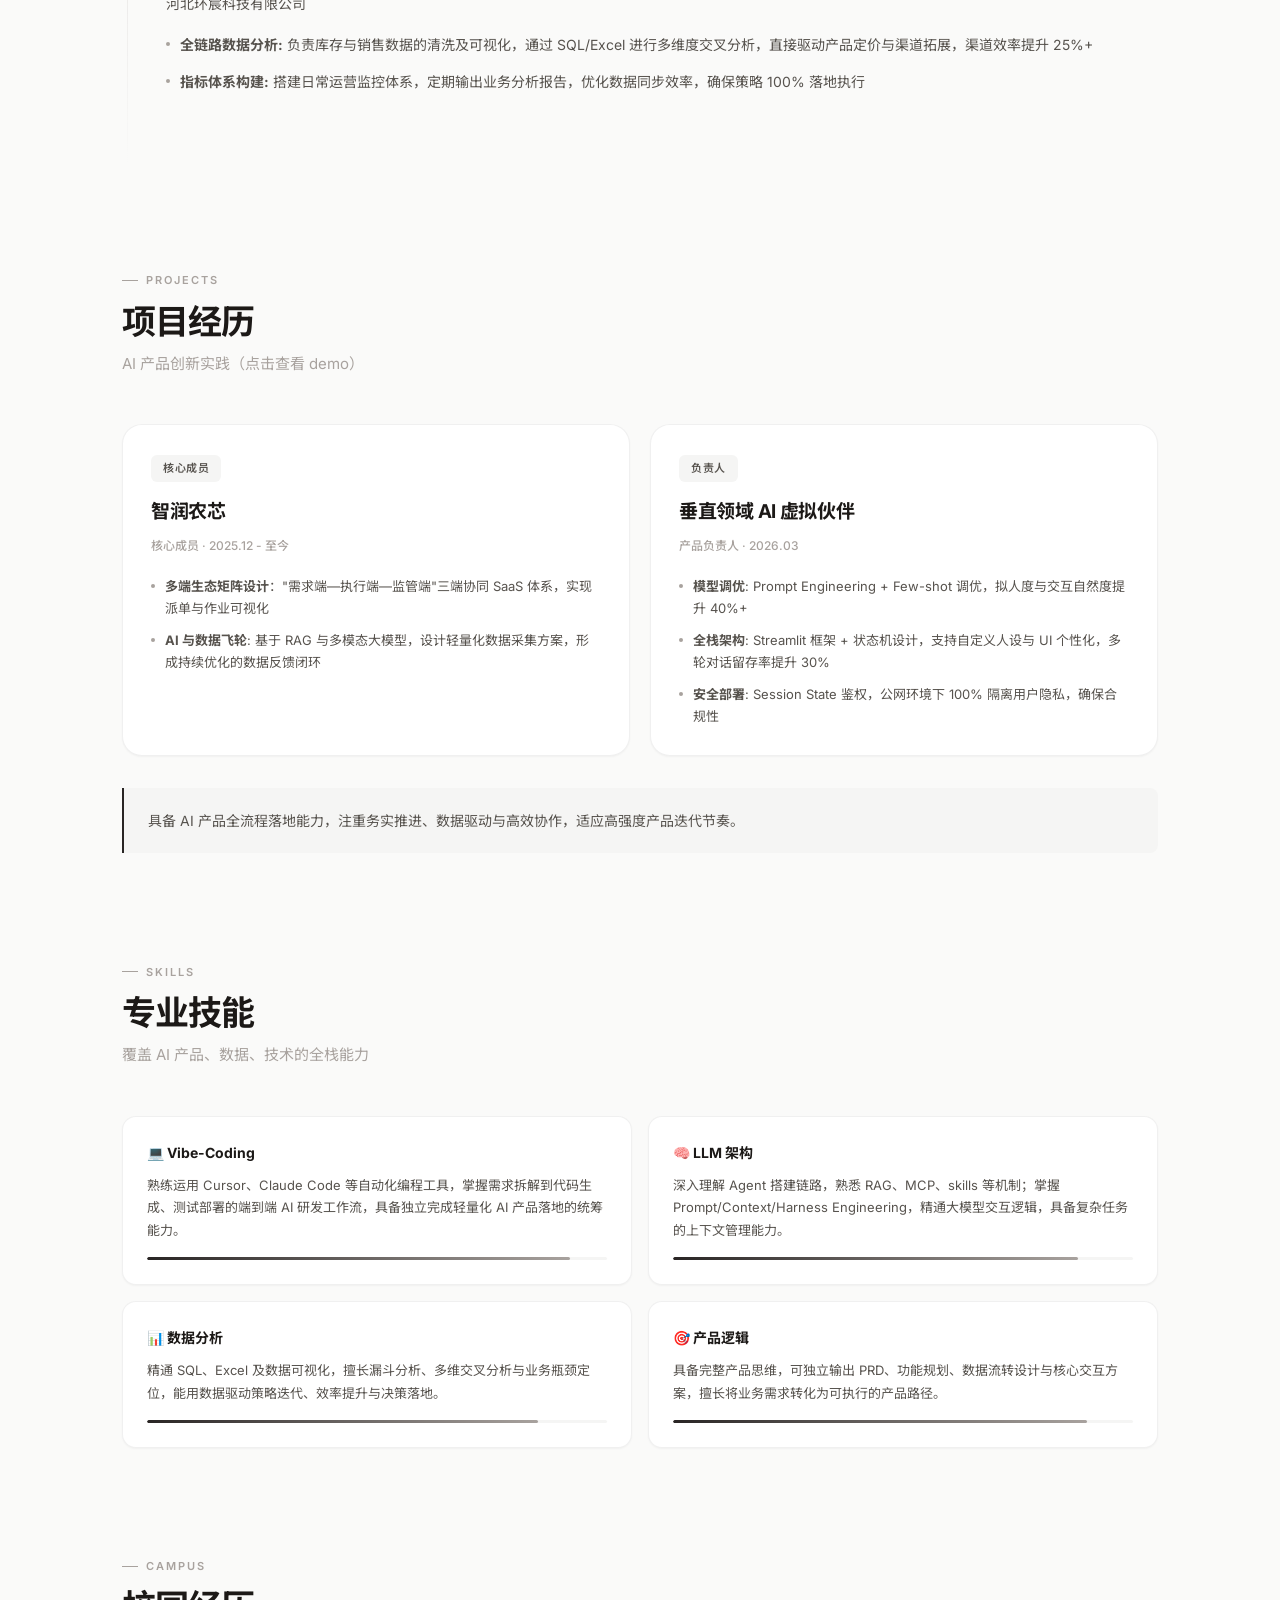
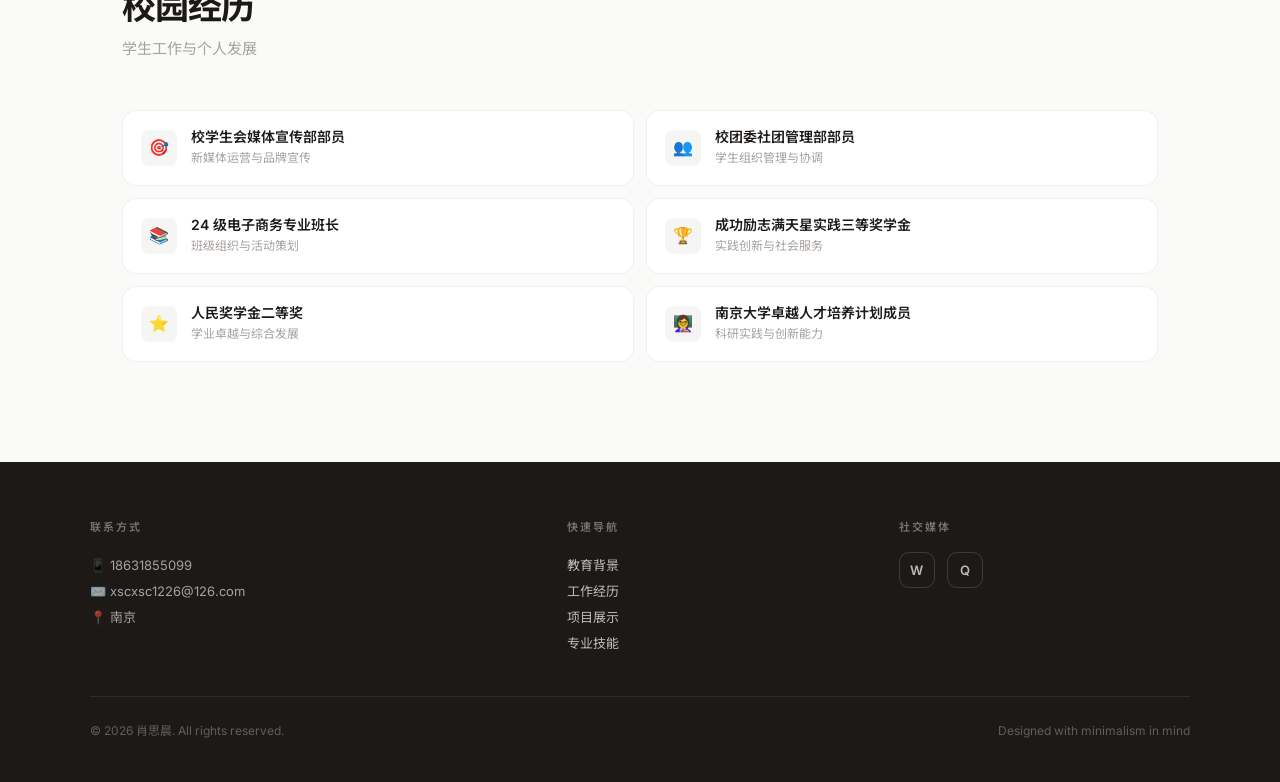
==== commit 8db9d83d: "Add files via upload" ====
--- a/index.html
+++ b/index.html
@@ -1068,13 +1068,13 @@
     <!-- Header & Navigation -->
     <header id="header">
         <nav>
-            <div class="logo">肖思晨</div>
+            <div class="logo">Xiao SiChen</div>
             <button class="menu-toggle" id="menuToggle" aria-label="菜单">
                 <span></span><span></span><span></span>
             </button>
             <ul class="nav-links" id="navLinks">
                 <li><a href="#education">教育</a></li>
-                <li><a href="#experience">经历</a></li>
+                <li><a href="#experience">实习</a></li>
                 <li><a href="#projects">项目</a></li>
                 <li><a href="#skills">技能</a></li>
                 <li><a href="#contact">联系</a></li>
@@ -1087,12 +1087,12 @@
         <div class="hero-content">
             <div class="hero-label">个人展示</div>
             <h1>肖思晨</h1>
-            <p class="hero-subtitle">AI 产品策划与全栈落地 / 数据驱动增长 / 敏捷创新</p>
+            <p class="hero-subtitle">AI 洞察 / 数据驱动 / 敏捷创新</p>
 
             <div class="hero-info">
                 <div class="info-item">
                     <span class="info-icon">📍</span>
-                    <span>南京大学 电子商务专业 (Rank 3)</span>
+                    <span>南京大学 电子商务专业 </span>
                 </div>
                 <div class="info-item">
                     <span class="info-icon">📱</span>
@@ -1170,8 +1170,8 @@
         <!-- Work Experience Section -->
         <section id="experience">
             <div class="section-header reveal">
-                <div class="section-label">Experience</div>
-                <h2 class="section-title">工作经历</h2>
+                <div class="section-label">Internship</div>
+                <h2 class="section-title">实习经历</h2>
                 <p class="section-subtitle">从数据驱动到产品创新的完整历程（点击查看demo）</p>
             </div>
 
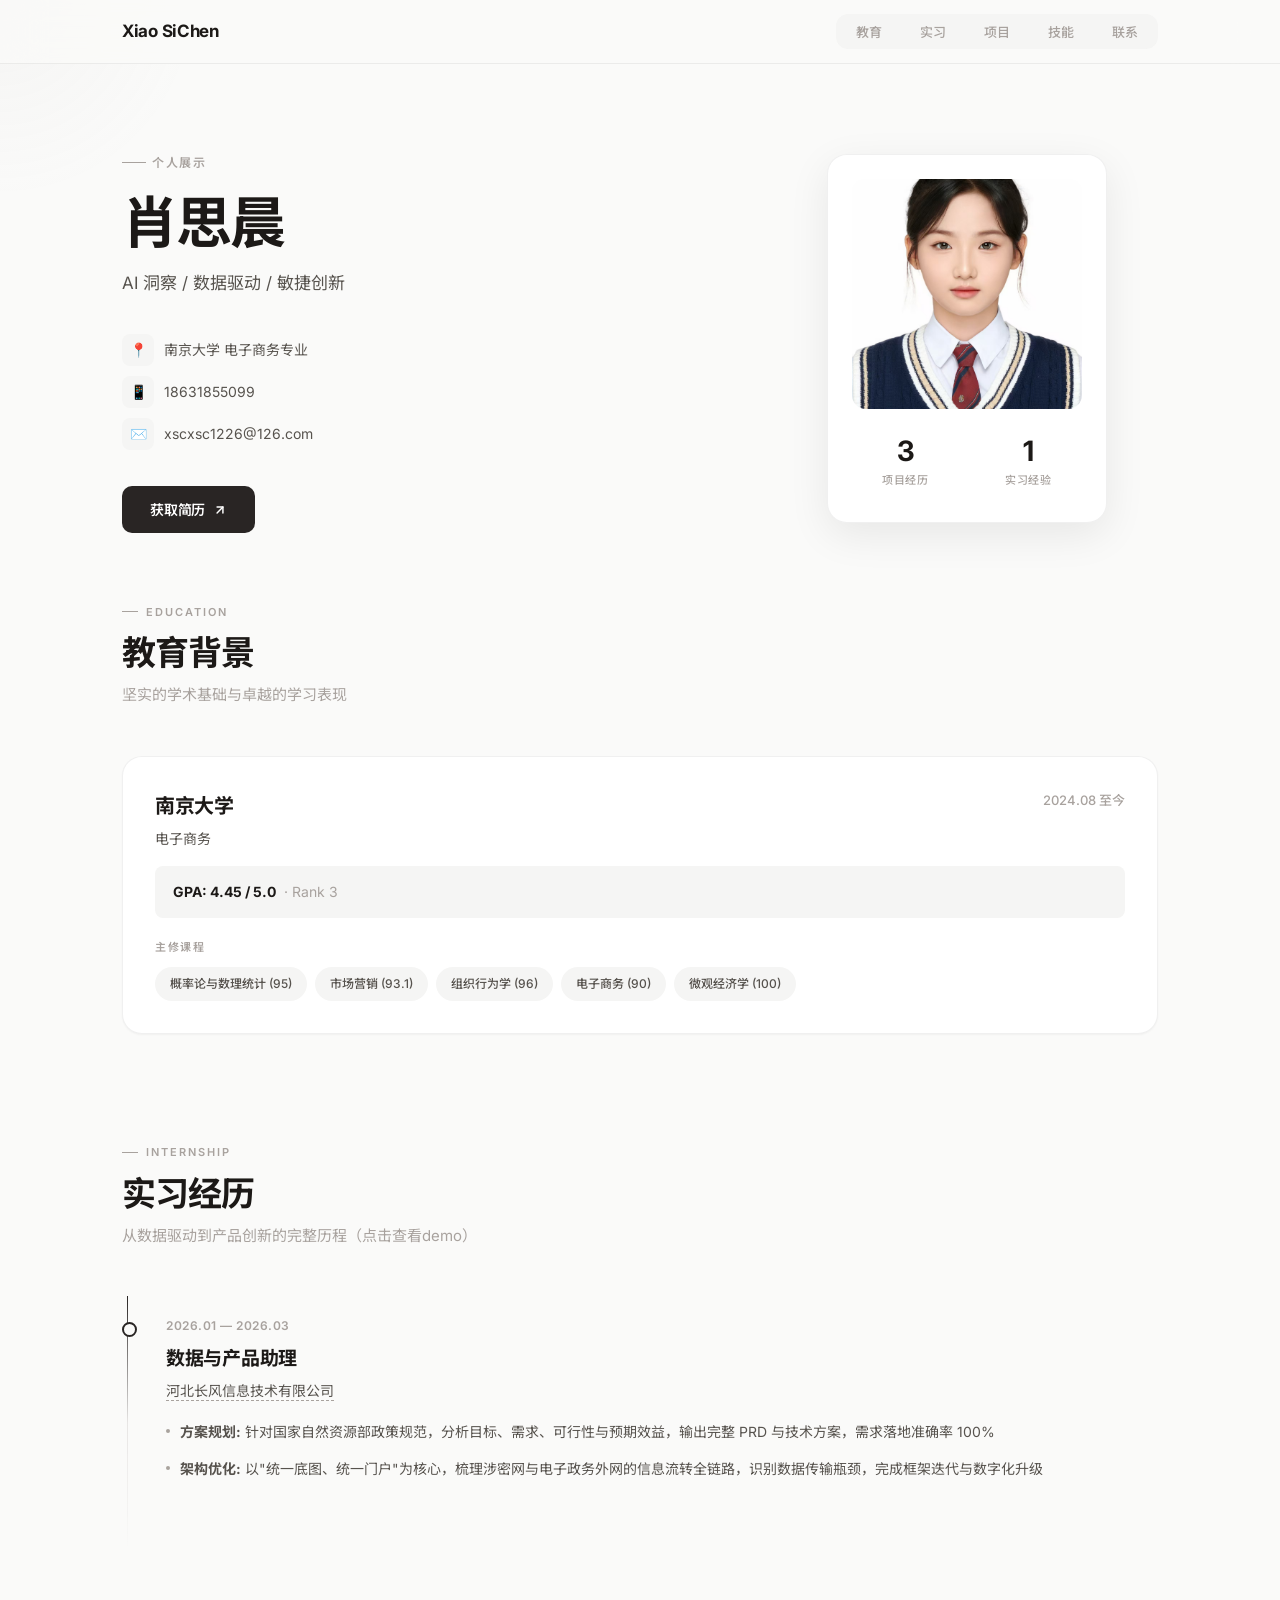
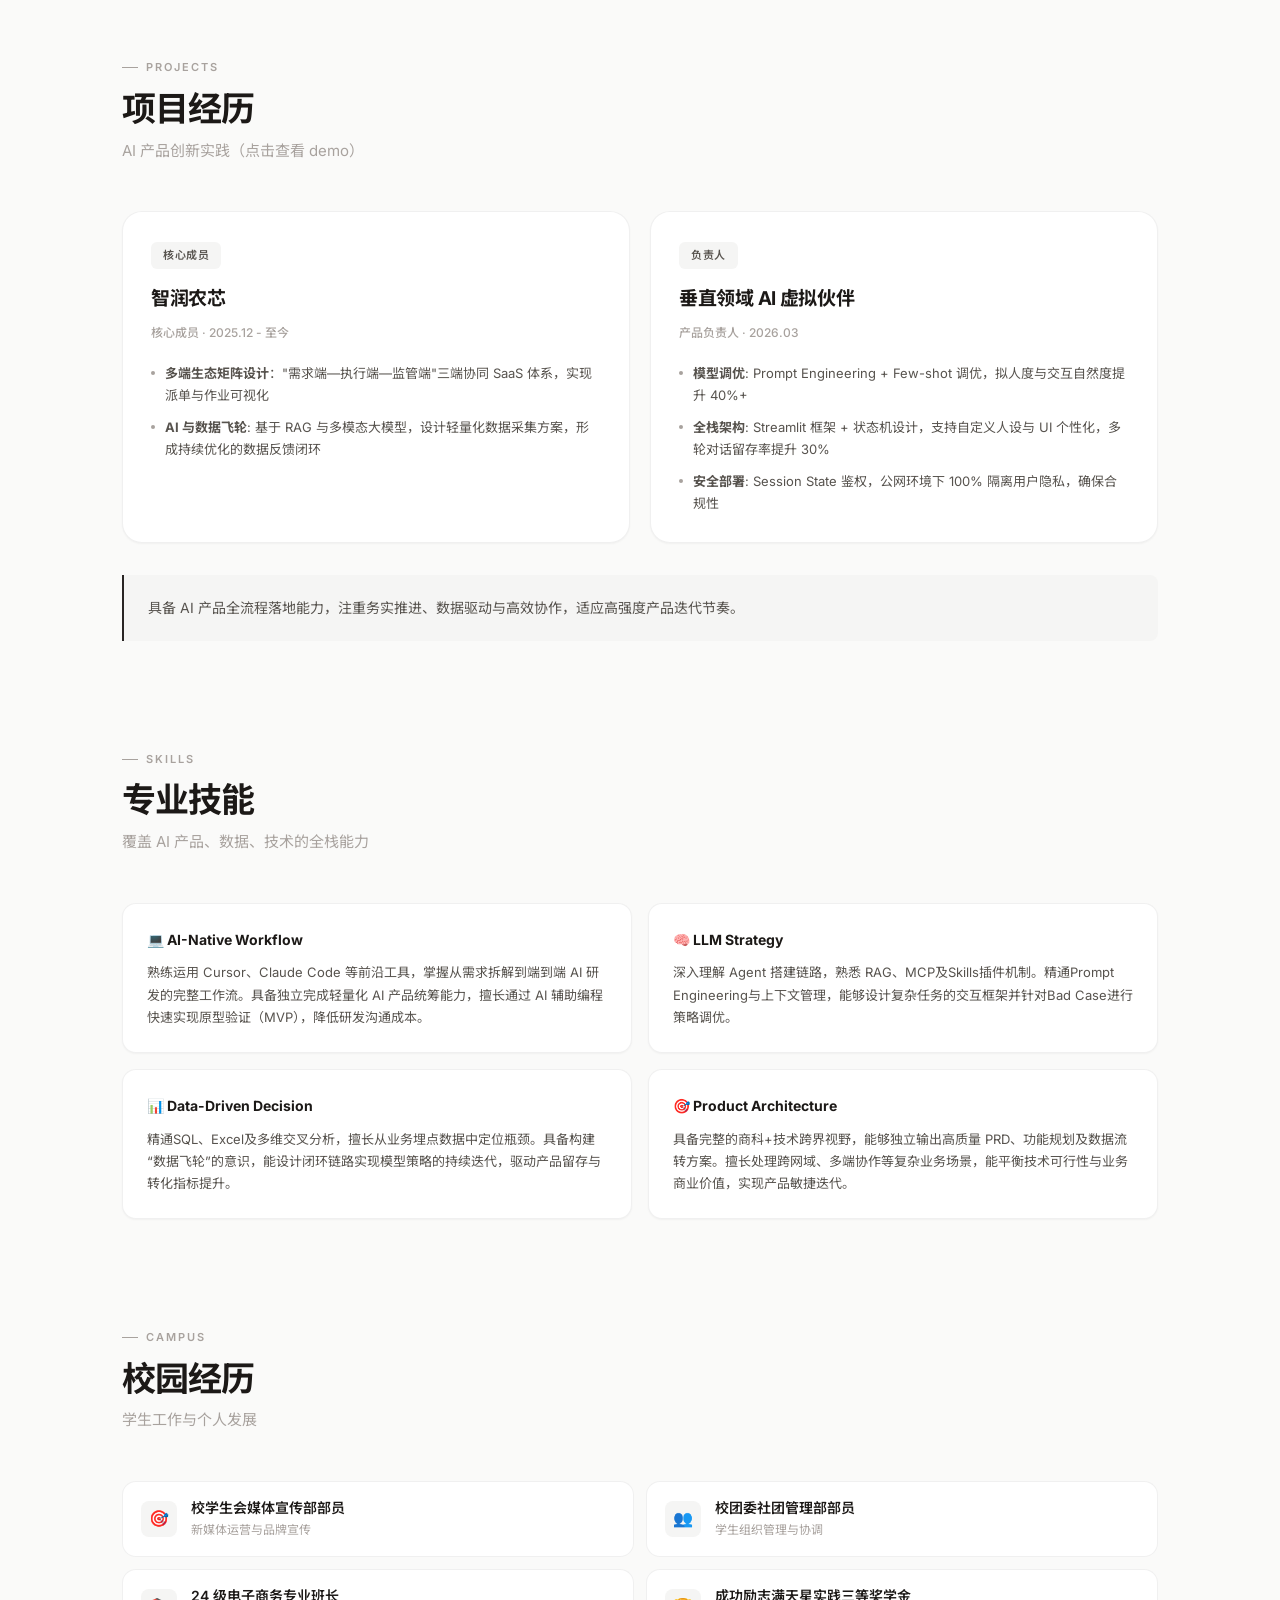
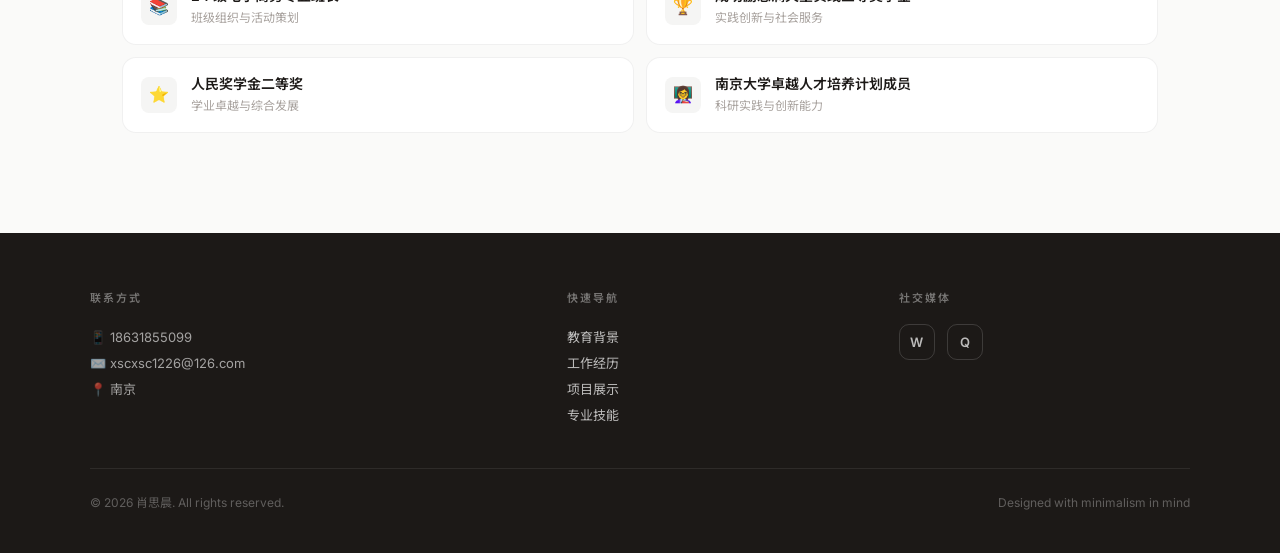
==== commit 20658335: "Add files via upload" ====
--- a/index.html
+++ b/index.html
@@ -1123,7 +1123,7 @@
                         <div class="stat-label">项目经历</div>
                     </div>
                     <div class="stat">
-                        <div class="stat-number">2</div>
+                        <div class="stat-number">1</div>
                         <div class="stat-label">实习经验</div>
                     </div>
                 </div>
@@ -1192,19 +1192,6 @@
                     </div>
                 </div>
 
-                <div class="work-item">
-                    <div class="work-date">2025.02 — 2025.06</div>
-                    <div class="work-title">数据分析实习生</div>
-                    <div class="work-company">河北环宸科技有限公司</div>
-                    <div class="work-description">
-                        <div class="achievement">
-                            <span><strong>全链路数据分析:</strong> 负责库存与销售数据的清洗及可视化，通过 SQL/Excel 进行多维度交叉分析，直接驱动产品定价与渠道拓展，渠道效率提升 25%+</span>
-                        </div>
-                        <div class="achievement">
-                            <span><strong>指标体系构建:</strong> 搭建日常运营监控体系，定期输出业务分析报告，优化数据同步效率，确保策略 100% 落地执行</span>
-                        </div>
-                    </div>
-                </div>
             </div>
         </section>
 
@@ -1268,35 +1255,31 @@
 
             <div class="skills-grid reveal-stagger">
                 <div class="skill-card">
-                    <div class="skill-category">💻 Vibe-Coding</div>
+                    <div class="skill-category">💻 AI-Native Workflow</div>
                     <div class="skill-description">
-                        熟练运用 Cursor、Claude Code 等自动化编程工具，掌握需求拆解到代码生成、测试部署的端到端 AI 研发工作流，具备独立完成轻量化 AI 产品落地的统筹能力。
-                    </div>
-                    <div class="skill-level"><div class="skill-level-bar" style="--level: 92%"></div></div>
+                        熟练运用 Cursor、Claude Code 等前沿工具，掌握从需求拆解到端到端 AI 研发的完整工作流。具备独立完成轻量化 AI 产品统筹能力，擅长通过 AI 辅助编程快速实现原型验证（MVP），降低研发沟通成本。
+                    </div>
                 </div>
 
                 <div class="skill-card">
-                    <div class="skill-category">🧠 LLM 架构</div>
+                    <div class="skill-category">🧠 LLM Strategy</div>
                     <div class="skill-description">
-                        深入理解 Agent 搭建链路，熟悉 RAG、MCP、skills 等机制；掌握 Prompt/Context/Harness Engineering，精通大模型交互逻辑，具备复杂任务的上下文管理能力。
-                    </div>
-                    <div class="skill-level"><div class="skill-level-bar" style="--level: 88%"></div></div>
+                        深入理解 Agent 搭建链路，熟悉 RAG、MCP及Skills插件机制。精通Prompt Engineering与上下文管理，能够设计复杂任务的交互框架并针对Bad Case进行策略调优。
+                    </div>
                 </div>
 
                 <div class="skill-card">
-                    <div class="skill-category">📊 数据分析</div>
+                    <div class="skill-category">📊 Data-Driven Decision</div>
                     <div class="skill-description">
-                        精通 SQL、Excel 及数据可视化，擅长漏斗分析、多维交叉分析与业务瓶颈定位，能用数据驱动策略迭代、效率提升与决策落地。
-                    </div>
-                    <div class="skill-level"><div class="skill-level-bar" style="--level: 85%"></div></div>
+                        精通SQL、Excel及多维交叉分析，擅长从业务埋点数据中定位瓶颈。具备构建“数据飞轮”的意识，能设计闭环链路实现模型策略的持续迭代，驱动产品留存与转化指标提升。
+                    </div>
                 </div>
 
                 <div class="skill-card">
-                    <div class="skill-category">🎯 产品逻辑</div>
+                    <div class="skill-category">🎯 Product Architecture</div>
                     <div class="skill-description">
-                        具备完整产品思维，可独立输出 PRD、功能规划、数据流转设计与核心交互方案，擅长将业务需求转化为可执行的产品路径。
-                    </div>
-                    <div class="skill-level"><div class="skill-level-bar" style="--level: 90%"></div></div>
+                        具备完整的商科+技术跨界视野，能够独立输出高质量 PRD、功能规划及数据流转方案。擅长处理跨网域、多端协作等复杂业务场景，能平衡技术可行性与业务商业价值，实现产品敏捷迭代。
+                    </div>
                 </div>
             </div>
         </section>
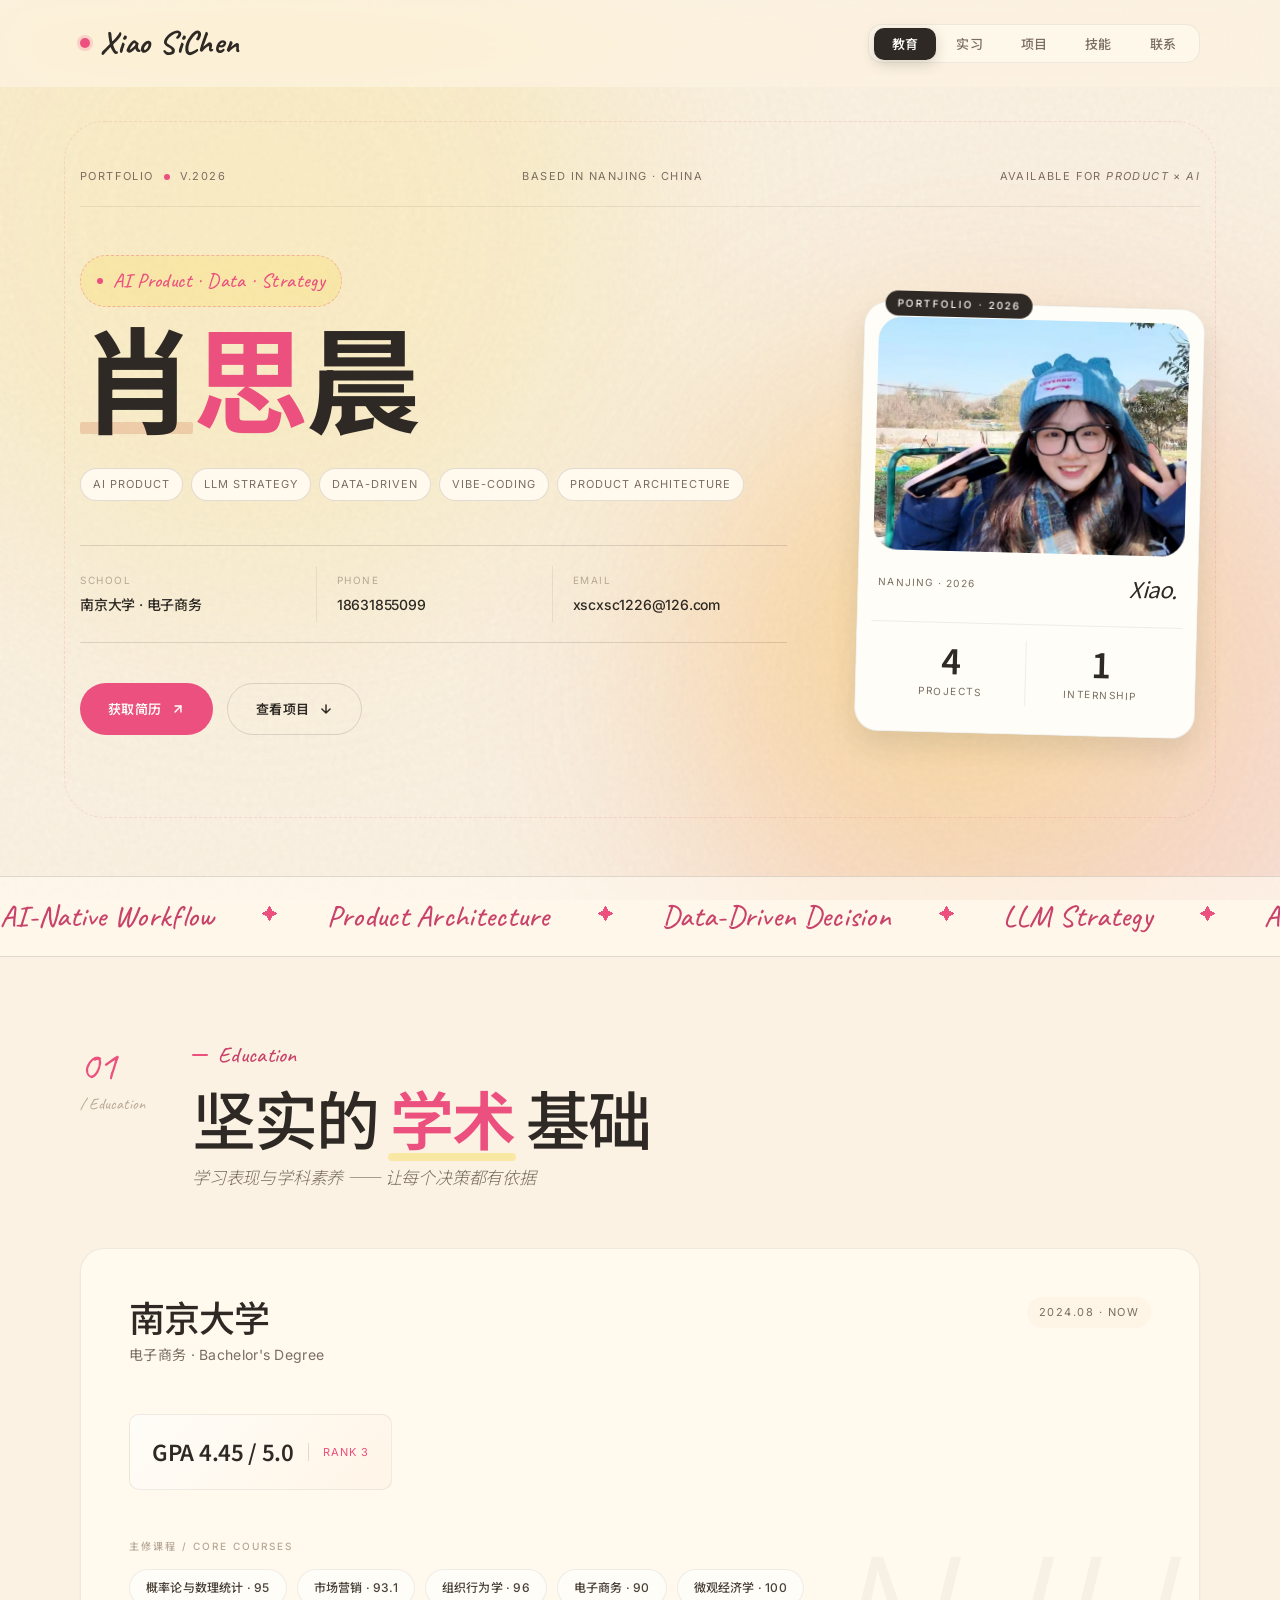
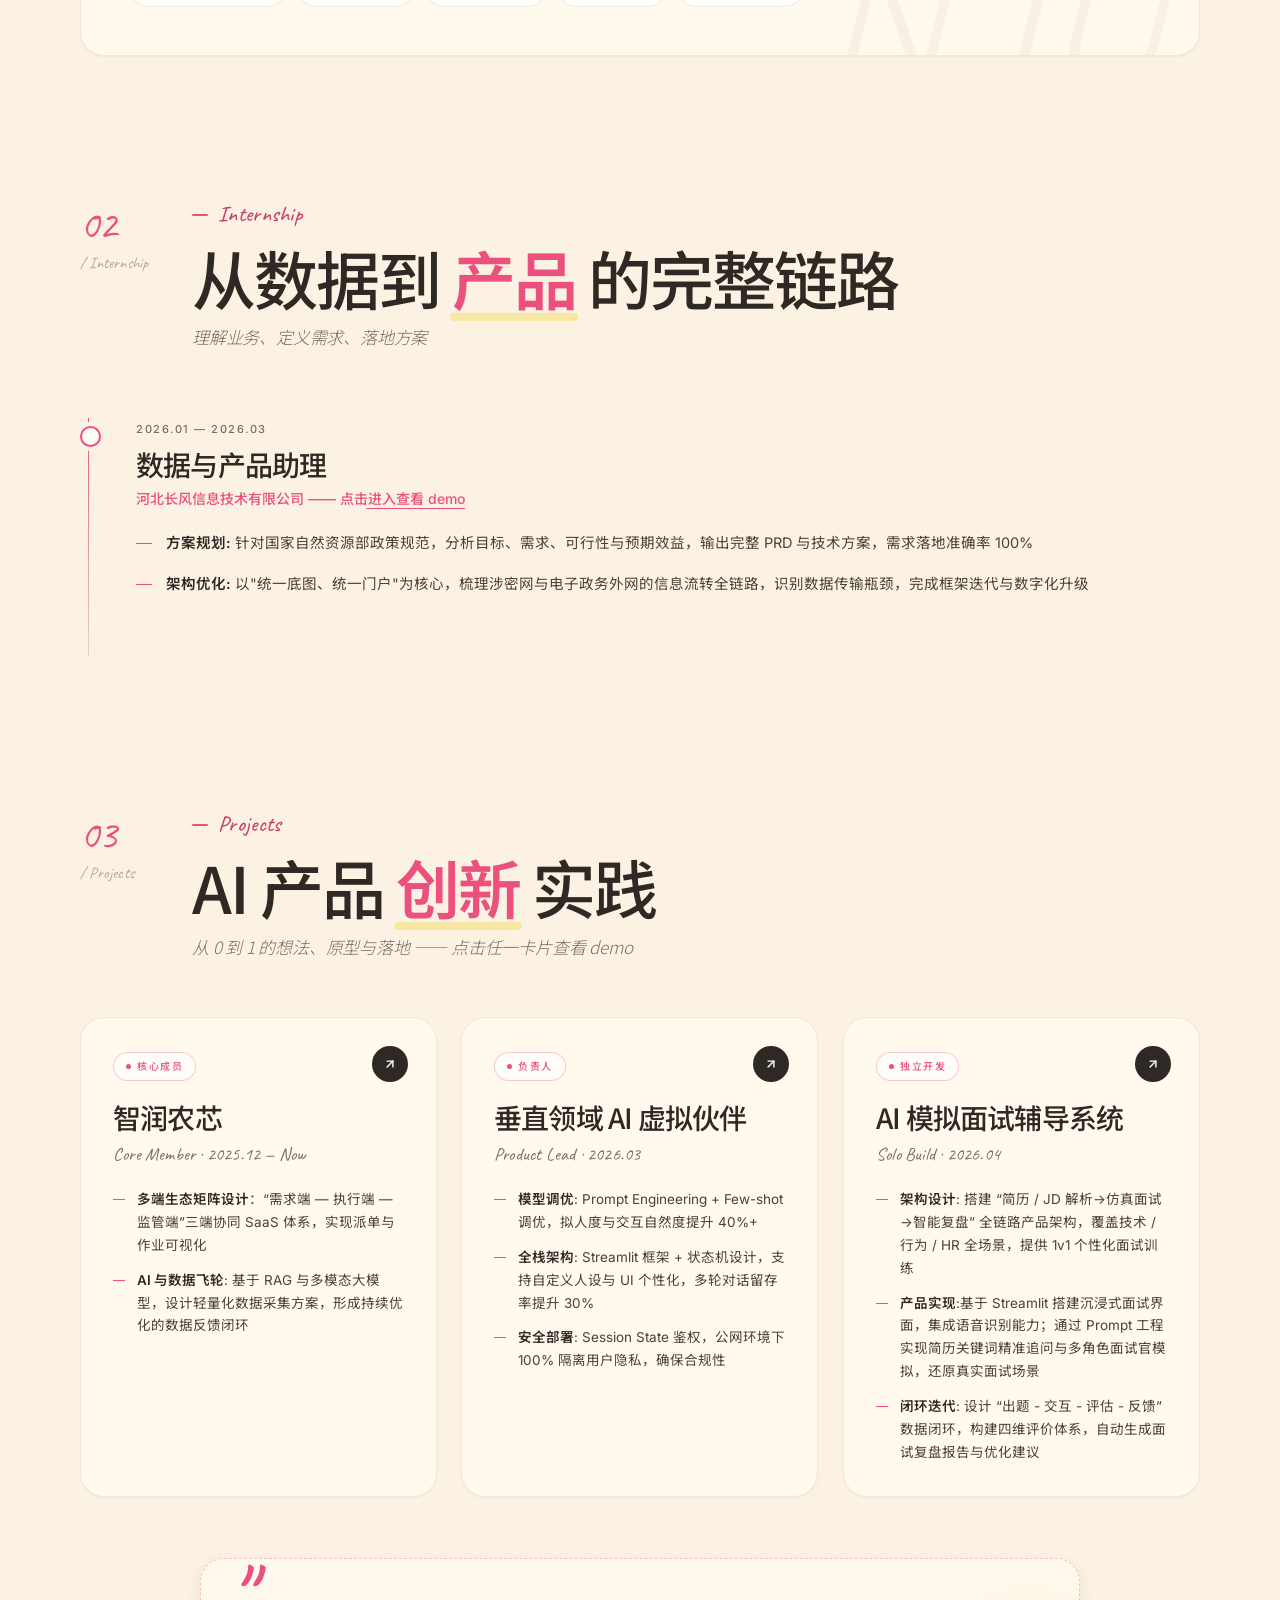
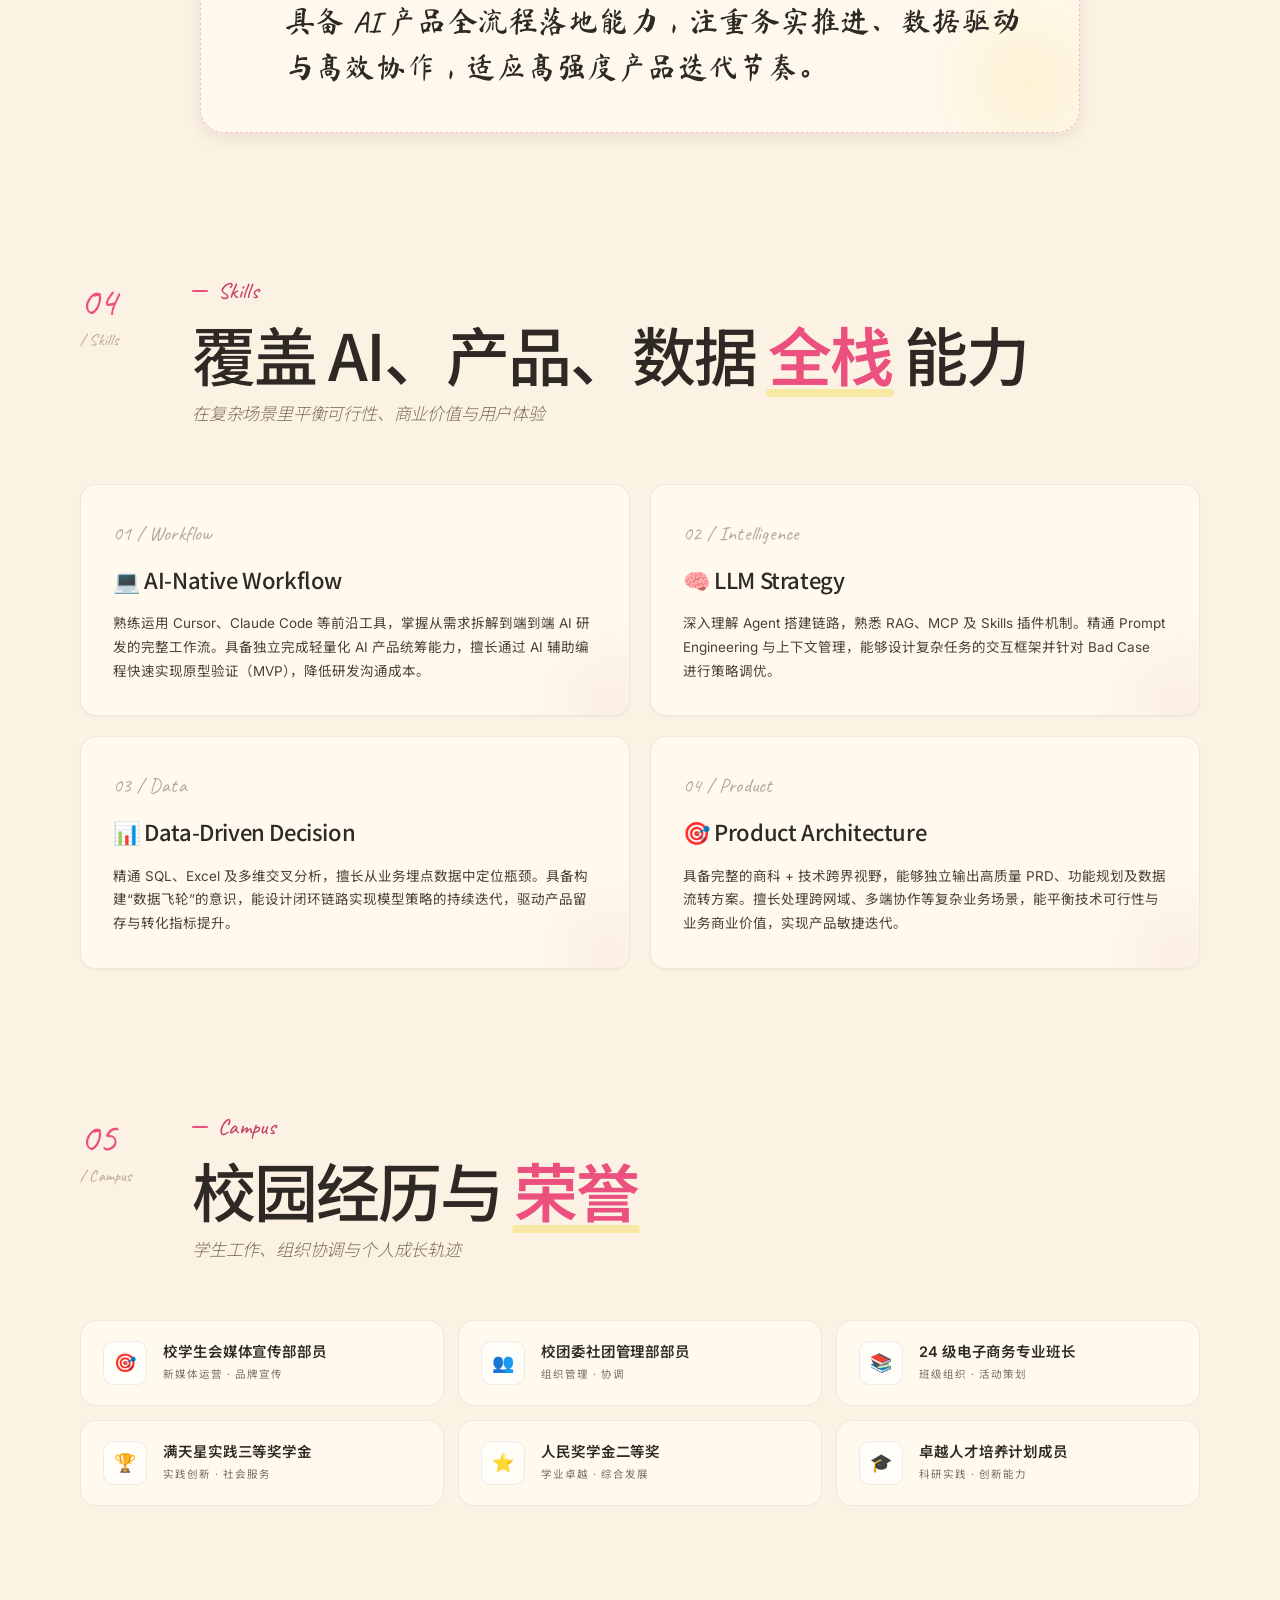
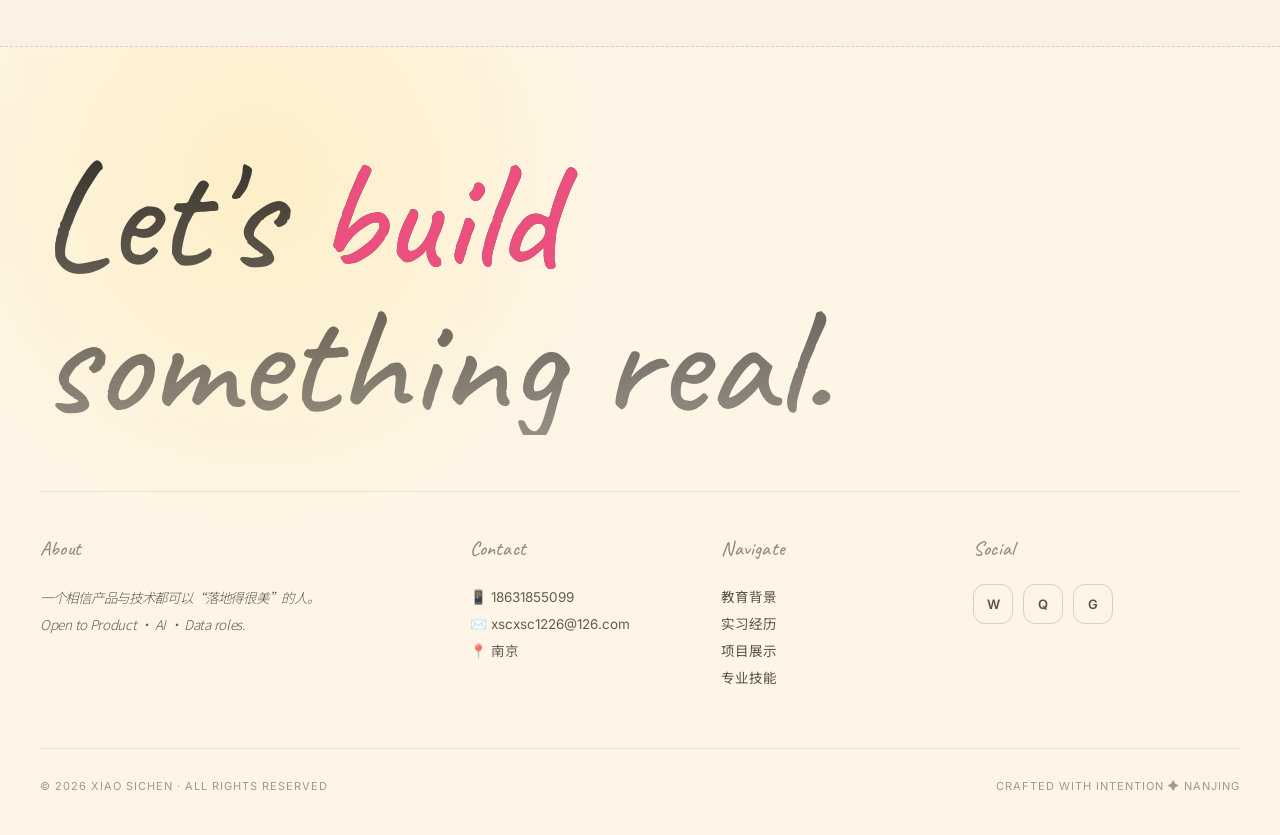
==== commit c39e5793: "Add files via upload" ====
--- a/index.html
+++ b/index.html
@@ -3,943 +3,1428 @@
 <head>
     <meta charset="UTF-8">
     <meta name="viewport" content="width=device-width, initial-scale=1.0">
-    <title>肖思晨 - 个人履历</title>
-    <link href="https://fonts.googleapis.com/css2?family=Inter:wght@300;400;500;600;700&family=Noto+Sans+SC:wght@300;400;500;700&display=swap" rel="stylesheet">
+    <title>肖思晨 · AI Product Portfolio</title>
+    <link rel="preconnect" href="https://fonts.googleapis.com">
+    <link rel="preconnect" href="https://fonts.gstatic.com" crossorigin>
+    <link href="https://fonts.googleapis.com/css2?family=Caveat:wght@500;700&family=Inter:wght@300;400;500;600;700;800&family=Ma+Shan+Zheng&family=Noto+Sans+SC:wght@300;400;500;700&display=swap" rel="stylesheet">
     <style>
         :root {
-            --bg: #fafaf9;
-            --bg-card: #ffffff;
-            --bg-subtle: #f5f5f4;
-            --bg-muted: #e7e5e4;
-            --text-primary: #1c1917;
-            --text-secondary: #57534e;
-            --text-muted: #a8a29e;
-            --accent: #292524;
-            --accent-light: #44403c;
-            --border: rgba(0,0,0,0.06);
-            --shadow-sm: 0 1px 2px rgba(0,0,0,0.04);
-            --shadow-md: 0 4px 16px rgba(0,0,0,0.06);
-            --shadow-lg: 0 12px 40px rgba(0,0,0,0.08);
-            --shadow-xl: 0 20px 60px rgba(0,0,0,0.1);
-            --radius-sm: 8px;
-            --radius-md: 14px;
-            --radius-lg: 20px;
-            --radius-xl: 28px;
-            --transition-fast: 0.2s cubic-bezier(0.4, 0, 0.2, 1);
-            --transition-smooth: 0.4s cubic-bezier(0.16, 1, 0.3, 1);
-            --transition-spring: 0.5s cubic-bezier(0.34, 1.56, 0.64, 1);
-        }
-
-        * {
-            margin: 0;
-            padding: 0;
-            box-sizing: border-box;
-        }
-
-        html {
-            scroll-behavior: smooth;
-            font-size: 16px;
-        }
+            --bg: #FBF2E3;
+            --bg-deep: #f6ead5;
+            --bg-card: #fff9ee;
+            --bg-card-alt: #fff5e7;
+            --paper: #fffdf8;
+            --ink: #2e2924;
+            --ink-soft: #4a4138;
+            --ink-mute: #7b6e61;
+            --ink-faint: #b7a895;
+            --line: rgba(46, 41, 36, 0.14);
+            --line-soft: rgba(46, 41, 36, 0.08);
+            --accent: #EB507E;
+            --accent-soft: #F1939C;
+            --accent-deep: #c94269;
+            --gold: #FED71A;
+            --sage: #F8DF72;
+            --plum: #d96488;
+            --brand-gradient: linear-gradient(120deg, #F8DF72 0%, #FED71A 46%, #EB507E 100%);
+            --brand-gradient-soft: linear-gradient(120deg, rgba(248, 223, 114, 0.22) 0%, rgba(254, 215, 26, 0.18) 46%, rgba(235, 80, 126, 0.2) 100%);
+            --shadow-xs: 0 1px 2px rgba(46, 41, 36, 0.05);
+            --shadow-sm: 0 6px 16px rgba(46, 41, 36, 0.08);
+            --shadow-md: 0 14px 28px rgba(46, 41, 36, 0.11);
+            --shadow-lg: 0 22px 40px rgba(46, 41, 36, 0.14);
+            --shadow-glow: 0 0 0 1px rgba(235, 80, 126, 0.2), 0 16px 34px rgba(235, 80, 126, 0.16);
+            --radius-xs: 6px;
+            --radius-sm: 10px;
+            --radius-md: 16px;
+            --radius-lg: 24px;
+            --radius-xl: 32px;
+            --ease-out: cubic-bezier(0.16, 1, 0.3, 1);
+            --ease-spring: cubic-bezier(0.34, 1.56, 0.64, 1);
+            --t-fast: 0.22s var(--ease-out);
+            --t-smooth: 0.45s var(--ease-out);
+            --t-slow: 0.7s var(--ease-out);
+            --font-display: 'Noto Sans SC', 'Inter', sans-serif;
+            --font-sans: 'Inter', 'Noto Sans SC', -apple-system, BlinkMacSystemFont, sans-serif;
+            --font-mono: 'Inter', 'Noto Sans SC', -apple-system, BlinkMacSystemFont, sans-serif;
+            --font-hand: 'Caveat', 'Ma Shan Zheng', 'KaiTi', cursive;
+        }
+
+        * { margin: 0; padding: 0; box-sizing: border-box; }
+
+        html { scroll-behavior: smooth; font-size: 16px; }
 
         body {
-            font-family: 'Inter', 'Noto Sans SC', -apple-system, BlinkMacSystemFont, sans-serif;
+            font-family: var(--font-sans);
             background: var(--bg);
-            color: var(--text-primary);
+            color: var(--ink);
             line-height: 1.7;
             overflow-x: hidden;
             -webkit-font-smoothing: antialiased;
             -moz-osx-font-smoothing: grayscale;
-        }
-
-        ::selection {
-            background: var(--accent);
-            color: #fff;
-        }
-
-        /* ===== Page Progress Bar ===== */
+            position: relative;
+        }
+
+        ::selection { background: var(--accent); color: #fff; }
+
+        /* ===== Decorative background layers ===== */
+        .bg-aurora {
+            position: fixed;
+            inset: 0;
+            z-index: -2;
+            overflow: hidden;
+            pointer-events: none;
+        }
+        .bg-aurora span {
+            position: absolute;
+            width: 60vw;
+            height: 60vw;
+            border-radius: 50%;
+            filter: blur(110px);
+            opacity: 0.24;
+            mix-blend-mode: normal;
+            animation: float 32s ease-in-out infinite;
+        }
+        .bg-aurora span:nth-child(1) { background: #f8df72; top: -18%; left: -10%; }
+        .bg-aurora span:nth-child(2) { background: #f1939c; bottom: -22%; right: -12%; animation-delay: -7s; animation-duration: 32s; }
+        .bg-aurora span:nth-child(3) { background: #fed71a; top: 42%; left: 55%; width: 40vw; height: 40vw; animation-delay: -12s; animation-duration: 36s; }
+
+        .bg-grain {
+            position: fixed;
+            inset: 0;
+            z-index: -1;
+            pointer-events: none;
+            opacity: 0.18;
+            mix-blend-mode: normal;
+            background-image: url("data:image/svg+xml,%3Csvg viewBox='0 0 200 200' xmlns='http://www.w3.org/2000/svg'%3E%3Cfilter id='n'%3E%3CfeTurbulence type='fractalNoise' baseFrequency='0.85' numOctaves='2' stitchTiles='stitch'/%3E%3CfeColorMatrix values='0 0 0 0 0.1 0 0 0 0 0.08 0 0 0 0 0.06 0 0 0 0.22 0'/%3E%3C/filter%3E%3Crect width='100%25' height='100%25' filter='url(%23n)'/%3E%3C/svg%3E");
+        }
+
+        .bg-grid {
+            position: fixed;
+            inset: 0;
+            z-index: -1;
+            pointer-events: none;
+            background-image:
+                radial-gradient(circle, rgba(26,22,19,0.08) 1px, transparent 1px);
+            background-size: 32px 32px;
+            mask-image: radial-gradient(ellipse at center, rgba(0,0,0,0.7) 0%, transparent 75%);
+            -webkit-mask-image: radial-gradient(ellipse at center, rgba(0,0,0,0.7) 0%, transparent 75%);
+            opacity: 0.12;
+        }
+
+        /* ===== Progress ===== */
         .progress-bar {
             position: fixed;
-            top: 0;
-            left: 0;
+            top: 0; left: 0;
             height: 2px;
-            background: linear-gradient(90deg, var(--accent), var(--text-muted));
+            background: linear-gradient(90deg, var(--accent) 0%, var(--gold) 50%, var(--plum) 100%);
             z-index: 200;
+            box-shadow: 0 0 12px rgba(193, 66, 29, 0.4);
             transition: width 0.1s linear;
             will-change: width;
         }
 
-        /* ===== Header & Navigation ===== */
+        /* ===== Header ===== */
         header {
             position: sticky;
             top: 0;
-            background: rgba(250, 250, 249, 0.8);
-            backdrop-filter: blur(20px) saturate(180%);
-            -webkit-backdrop-filter: blur(20px) saturate(180%);
-            border-bottom: 1px solid var(--border);
             z-index: 100;
-            transition: box-shadow var(--transition-fast);
-        }
-
+            background: rgba(251, 242, 227, 0.78);
+            backdrop-filter: blur(24px) saturate(180%);
+            -webkit-backdrop-filter: blur(24px) saturate(180%);
+            border-bottom: 1px solid transparent;
+            transition: border-color var(--t-fast), background var(--t-fast);
+        }
         header.scrolled {
-            box-shadow: 0 1px 12px rgba(0,0,0,0.06);
+            border-bottom-color: var(--line-soft);
+            background: rgba(251, 242, 227, 0.93);
         }
 
         nav {
-            max-width: 1100px;
+            max-width: 1200px;
             margin: 0 auto;
-            padding: 14px 32px;
+            padding: 16px 40px;
             display: flex;
             justify-content: space-between;
             align-items: center;
         }
 
         .logo {
-            font-size: 17px;
+            font-family: var(--font-hand);
+            font-size: 32px;
             font-weight: 700;
-            letter-spacing: -0.3px;
-            color: var(--text-primary);
+            font-style: normal;
+            letter-spacing: 0.3px;
+            color: var(--ink);
+            display: flex;
+            align-items: center;
+            gap: 10px;
+            position: relative;
+        }
+        .logo::before {
+            content: '';
+            width: 10px; height: 10px;
+            border-radius: 50%;
+            background: var(--accent);
+            box-shadow: 0 0 0 3px rgba(235,80,126,0.2);
+            animation: pulseDot 2.2s ease-in-out infinite;
         }
 
         .nav-links {
             display: flex;
-            gap: 6px;
+            gap: 2px;
             list-style: none;
-            background: var(--bg-subtle);
-            padding: 4px;
-            border-radius: 12px;
-        }
-
+            background: rgba(255, 249, 238, 0.78);
+            padding: 5px;
+            border-radius: 14px;
+            border: 1px solid var(--line-soft);
+            box-shadow: none;
+        }
         .nav-links a {
             text-decoration: none;
-            color: var(--text-muted);
+            color: var(--ink-mute);
             font-size: 13px;
             font-weight: 500;
-            padding: 6px 16px;
-            border-radius: 8px;
-            transition: all var(--transition-fast);
-            position: relative;
-        }
-
-        .nav-links a:hover {
-            color: var(--text-primary);
-        }
-
+            padding: 8px 18px;
+            border-radius: 10px;
+            transition: color var(--t-fast), background var(--t-fast);
+            position: relative;
+            font-family: var(--font-sans);
+            letter-spacing: 0.2px;
+        }
+        .nav-links a:hover { color: var(--ink); }
         .nav-links a.active {
-            color: var(--text-primary);
-            background: var(--bg-card);
-            box-shadow: var(--shadow-sm);
+            color: var(--paper);
+            background: var(--ink);
+            box-shadow: 0 4px 14px rgba(26, 22, 19, 0.18);
         }
 
         .menu-toggle {
             display: none;
-            background: none;
-            border: none;
+            background: none; border: none;
             cursor: pointer;
             padding: 8px;
-            border-radius: 8px;
-            transition: background var(--transition-fast);
-        }
-
-        .menu-toggle:hover {
-            background: var(--bg-subtle);
-        }
-
+            border-radius: 10px;
+        }
+        .menu-toggle:hover { background: var(--bg-card); }
         .menu-toggle span {
             display: block;
-            width: 18px;
-            height: 2px;
-            background: var(--text-primary);
-            margin: 4px 0;
-            border-radius: 1px;
-            transition: all var(--transition-smooth);
-        }
-
-        .menu-toggle.open span:nth-child(1) { transform: rotate(45deg) translate(3px, 3px); }
+            width: 20px; height: 2px;
+            background: var(--ink);
+            margin: 4px 0; border-radius: 2px;
+            transition: all var(--t-smooth);
+        }
+        .menu-toggle.open span:nth-child(1) { transform: rotate(45deg) translate(4px, 4px); }
         .menu-toggle.open span:nth-child(2) { opacity: 0; }
         .menu-toggle.open span:nth-child(3) { transform: rotate(-45deg) translate(4px, -4px); }
 
-        /* ===== Hero Section ===== */
+        /* ===== Hero ===== */
         .hero {
-            max-width: 1100px;
+            max-width: 1200px;
             margin: 0 auto;
-            padding: 80px 32px 60px;
+            padding: 80px 40px 100px;
+            position: relative;
+        }
+        .hero::before {
+            content: '';
+            position: absolute;
+            inset: 34px 24px 18px;
+            border: 1px dashed rgba(235, 80, 126, 0.28);
+            border-radius: calc(var(--radius-xl) + 8px);
+            pointer-events: none;
+            opacity: 0.55;
+        }
+
+        .hero-top-strip {
+            display: flex;
+            align-items: center;
+            justify-content: space-between;
+            font-family: var(--font-mono);
+            font-size: 11px;
+            color: var(--ink-mute);
+            letter-spacing: 1.4px;
+            text-transform: uppercase;
+            margin-bottom: 48px;
+            padding-bottom: 20px;
+            border-bottom: 1px solid var(--line-soft);
+        }
+        .hero-top-strip .dot {
+            width: 6px; height: 6px;
+            background: var(--accent);
+            border-radius: 50%;
+            display: inline-block;
+            margin: 0 10px;
+            vertical-align: middle;
+        }
+
+        .hero-main {
             display: grid;
-            grid-template-columns: 1.2fr 0.8fr;
-            gap: 80px;
-            align-items: center;
+            grid-template-columns: 1.35fr 0.65fr;
+            gap: 72px;
+            align-items: end;
         }
 
         .hero-content {
             opacity: 0;
             transform: translateY(24px);
-            animation: revealUp 0.8s cubic-bezier(0.16, 1, 0.3, 1) 0.1s forwards;
-        }
-
-        .hero-label {
+            animation: revealUp 1s var(--ease-out) 0.15s forwards;
+        }
+
+        .hero-kicker {
             display: inline-flex;
             align-items: center;
-            gap: 6px;
-            font-size: 12px;
-            font-weight: 600;
-            color: var(--text-muted);
+            gap: 10px;
+            font-family: var(--font-hand);
+            font-size: 20px;
+            font-weight: 500;
+            color: var(--accent);
+            text-transform: none;
+            letter-spacing: 0.4px;
+            margin-bottom: 20px;
+            padding: 8px 16px;
+            background: rgba(248, 223, 114, 0.35);
+            border: 1px dashed rgba(235, 80, 126, 0.35);
+            border-radius: 999px;
+            box-shadow: none;
+        }
+        .hero-kicker::before {
+            content: '';
+            width: 6px; height: 6px;
+            background: var(--accent);
+            border-radius: 50%;
+            animation: pulseDot 1.8s ease-in-out infinite;
+        }
+
+        .hero-title {
+            font-family: var(--font-sans);
+            font-size: clamp(56px, 9vw, 128px);
+            font-weight: 700;
+            line-height: 0.98;
+            letter-spacing: -2px;
+            color: var(--ink);
+            margin-bottom: 8px;
+        }
+        .hero-title .name-italic {
+            font-style: normal;
+            font-weight: 700;
+            color: var(--accent);
+            font-family: var(--font-sans);
+        }
+        .hero-title .name-underline {
+            position: relative;
+            display: inline-block;
+        }
+        .hero-title .name-underline::after {
+            content: '';
+            position: absolute;
+            left: 0; right: 0; bottom: 6px;
+            height: 12px;
+            background: rgba(193, 66, 29, 0.18);
+            z-index: -1;
+            border-radius: 2px;
+            transform-origin: left center;
+            transform: scaleX(0);
+            animation: sweepIn 1s var(--ease-out) 1s forwards;
+        }
+
+        .hero-subtitle {
+            font-family: var(--font-display);
+            font-size: clamp(20px, 2.2vw, 28px);
+            font-weight: 300;
+            font-style: italic;
+            line-height: 1.35;
+            color: var(--ink-soft);
+            max-width: 620px;
+            margin-top: 28px;
+            letter-spacing: -0.5px;
+        }
+
+        .hero-tags {
+            display: flex;
+            flex-wrap: wrap;
+            gap: 8px;
+            margin-top: 28px;
+            font-family: var(--font-mono);
+            font-size: 11px;
+            letter-spacing: 1px;
+            text-transform: uppercase;
+        }
+        .hero-tag {
+            padding: 6px 12px;
+            background: var(--bg-card);
+            border: 1px solid var(--line);
+            border-radius: 999px;
+            color: var(--ink-mute);
+            transition: all var(--t-fast);
+            position: relative;
+            overflow: hidden;
+        }
+        .hero-tag::before {
+            content: '';
+            position: absolute;
+            inset: 0;
+            background: var(--brand-gradient-soft);
+            opacity: 0;
+            transition: opacity var(--t-fast);
+        }
+        .hero-tag:hover {
+            background: var(--ink);
+            color: var(--paper);
+            border-color: var(--ink);
+            transform: translateY(-2px);
+            box-shadow: var(--shadow-sm);
+        }
+        .hero-tag:hover::before {
+            opacity: 1;
+        }
+
+        .hero-meta {
+            display: grid;
+            grid-template-columns: repeat(3, 1fr);
+            gap: 0;
+            margin-top: 44px;
+            padding: 20px 0;
+            border-top: 1px solid var(--line);
+            border-bottom: 1px solid var(--line);
+        }
+        .hero-meta-item {
+            display: flex;
+            flex-direction: column;
+            gap: 4px;
+            padding: 6px 0;
+            border-left: 1px solid var(--line-soft);
+            padding-left: 20px;
+        }
+        .hero-meta-item:first-child { border-left: none; padding-left: 0; }
+        .hero-meta-label {
+            font-family: var(--font-mono);
+            font-size: 10px;
             text-transform: uppercase;
             letter-spacing: 1.5px;
-            margin-bottom: 20px;
-        }
-
-        .hero-label::before {
-            content: '';
-            width: 24px;
-            height: 1px;
-            background: var(--text-muted);
-        }
-
-        .hero-content h1 {
-            font-size: 56px;
-            font-weight: 700;
-            line-height: 1.1;
-            margin-bottom: 16px;
-            color: var(--text-primary);
-            letter-spacing: -2px;
-        }
-
-        .hero-subtitle {
-            font-size: 17px;
-            color: var(--text-secondary);
-            margin-bottom: 36px;
-            font-weight: 400;
-            line-height: 1.6;
-        }
-
-        .hero-info {
-            display: flex;
-            flex-direction: column;
-            gap: 10px;
-            margin-bottom: 36px;
-        }
-
-        .info-item {
-            display: flex;
-            align-items: center;
-            gap: 10px;
+            color: var(--ink-faint);
+        }
+        .hero-meta-value {
             font-size: 14px;
-            color: var(--text-secondary);
-        }
-
-        .info-icon {
-            width: 32px;
-            height: 32px;
-            display: flex;
-            align-items: center;
-            justify-content: center;
-            font-size: 14px;
-            background: var(--bg-subtle);
-            border-radius: 8px;
-            flex-shrink: 0;
+            font-weight: 500;
+            color: var(--ink);
+            letter-spacing: -0.2px;
         }
 
         .cta-buttons {
             display: flex;
-            gap: 12px;
+            gap: 14px;
+            margin-top: 40px;
         }
 
         .btn {
-            padding: 12px 28px;
-            border-radius: 10px;
+            padding: 14px 28px;
+            border-radius: 999px;
             border: none;
-            font-size: 14px;
+            font-family: var(--font-sans);
+            font-size: 13px;
             font-weight: 600;
+            letter-spacing: 0.3px;
             cursor: pointer;
-            transition: all var(--transition-smooth);
             text-decoration: none;
             display: inline-flex;
             align-items: center;
-            gap: 8px;
-            letter-spacing: -0.2px;
-        }
-
+            gap: 10px;
+            transition: transform var(--t-smooth), box-shadow var(--t-smooth), background var(--t-smooth), color var(--t-smooth);
+            position: relative;
+            overflow: hidden;
+            will-change: transform;
+        }
         .btn-primary {
             background: var(--accent);
-            color: #fff;
-        }
-
+            color: var(--paper);
+        }
+        .btn-primary::before {
+            content: '';
+            position: absolute;
+            inset: 0;
+            background: radial-gradient(circle at var(--mx, 50%) var(--my, 50%), var(--accent) 0%, transparent 60%);
+            opacity: 0;
+            transition: opacity var(--t-smooth);
+        }
         .btn-primary:hover {
-            background: var(--accent-light);
-            transform: translateY(-2px);
-            box-shadow: 0 8px 24px rgba(0,0,0,0.15);
-        }
-
-        .btn-primary:active {
-            transform: translateY(0);
-        }
-
+            transform: translateY(-3px);
+            box-shadow: var(--shadow-glow);
+        }
+        .btn-primary:hover::before { opacity: 1; }
+        .btn-primary > * { position: relative; z-index: 1; }
+
+        .btn-ghost {
+            background: transparent;
+            color: var(--ink);
+            border: 1px solid var(--line);
+        }
+        .btn-ghost:hover {
+            background: var(--bg-card);
+            border-color: var(--ink);
+            transform: translateY(-3px);
+        }
+
+        /* ===== Hero visual ===== */
         .hero-visual {
             position: relative;
-            display: flex;
-            justify-content: center;
-            align-items: center;
             opacity: 0;
             transform: translateY(24px);
-            animation: revealUp 0.8s cubic-bezier(0.16, 1, 0.3, 1) 0.3s forwards;
+            animation: revealUp 1s var(--ease-out) 0.35s forwards;
         }
 
         .profile-card {
             position: relative;
-            background: var(--bg-card);
+            background: var(--paper);
             border-radius: var(--radius-lg);
-            padding: 24px;
+            padding: 14px 14px 22px;
+            box-shadow: var(--shadow-md);
+            border: 1px solid var(--line-soft);
+            transform: rotate(1.5deg);
+            transition: transform var(--t-smooth), box-shadow var(--t-smooth);
+        }
+        .profile-card::before {
+            content: 'PORTFOLIO · 2026';
+            position: absolute;
+            top: -12px;
+            left: 20px;
+            background: var(--ink);
+            color: var(--paper);
+            font-family: var(--font-mono);
+            font-size: 10px;
+            font-weight: 500;
+            letter-spacing: 2px;
+            padding: 4px 12px;
+            border-radius: 999px;
+        }
+        .profile-card::after {
+            content: '';
+            position: absolute;
+            inset: -8px;
+            background: linear-gradient(135deg, var(--accent-soft), var(--gold));
+            border-radius: calc(var(--radius-lg) + 8px);
+            z-index: -1;
+            opacity: 0;
+            transition: opacity var(--t-smooth);
+        }
+        .profile-card:hover {
+            transform: rotate(0deg) translateY(-6px);
             box-shadow: var(--shadow-lg);
-            max-width: 280px;
-            width: 100%;
-            border: 1px solid var(--border);
-            transition: transform var(--transition-smooth), box-shadow var(--transition-smooth);
-        }
-
-        .profile-card:hover {
-            transform: translateY(-4px);
-            box-shadow: var(--shadow-xl);
-        }
+        }
+        .profile-card:hover::after { opacity: 0.35; }
 
         .profile-photo {
             width: 100%;
-            aspect-ratio: 1;
-            border-radius: var(--radius-md);
-            margin-bottom: 20px;
+            aspect-ratio: 4 / 3;
+            border-radius: var(--radius-lg);
             overflow: hidden;
-            background: var(--bg-subtle);
-        }
-
+            background: var(--bg-deep);
+            position: relative;
+        }
         .profile-photo img {
             width: 100%;
             height: 100%;
             object-fit: cover;
+            object-position: center 30%;
             display: block;
-            transition: transform var(--transition-smooth);
-        }
-
+            transition: transform 1.2s var(--ease-out), filter 0.6s var(--ease-out);
+            filter: saturate(0.95) contrast(1.06) brightness(1.02);
+        }
         .profile-card:hover .profile-photo img {
-            transform: scale(1.03);
+            transform: scale(1.02);
+            filter: saturate(1.02) contrast(1.08) brightness(1.03);
+        }
+
+        .profile-meta {
+            display: flex;
+            align-items: center;
+            justify-content: space-between;
+            margin-top: 14px;
+            padding: 0 6px;
+            font-family: var(--font-mono);
+            font-size: 10px;
+            color: var(--ink-mute);
+            letter-spacing: 1.2px;
+            text-transform: uppercase;
+        }
+        .profile-signature {
+            font-family: var(--font-display);
+            font-style: italic;
+            font-weight: 400;
+            font-size: 22px;
+            color: var(--ink);
+            text-transform: none;
+            letter-spacing: -0.5px;
         }
 
         .profile-stats {
             display: grid;
-            grid-template-columns: 1fr 1fr;
-            gap: 16px;
-        }
-
-        .stat {
-            text-align: center;
-            padding: 8px 0;
-        }
-
+            grid-template-columns: 1fr 1px 1fr;
+            gap: 0;
+            margin-top: 20px;
+            padding: 16px 6px 6px;
+            border-top: 1px solid var(--line-soft);
+        }
+        .profile-stats-sep {
+            background: var(--line-soft);
+            align-self: stretch;
+        }
+        .stat { text-align: center; padding: 4px 0; }
         .stat-number {
-            font-size: 28px;
-            font-weight: 700;
-            color: var(--text-primary);
+            font-family: var(--font-display);
+            font-size: 34px;
+            font-weight: 600;
+            color: var(--ink);
+            letter-spacing: -1.5px;
+            line-height: 1;
+        }
+        .stat-label {
+            font-family: var(--font-mono);
+            font-size: 10px;
+            color: var(--ink-mute);
+            margin-top: 6px;
+            letter-spacing: 1.5px;
+            text-transform: uppercase;
+        }
+
+        /* ===== Marquee strip ===== */
+        .marquee {
+            overflow: hidden;
+            border-top: 1px solid var(--line);
+            border-bottom: 1px solid var(--line);
+            background: rgba(255, 249, 238, 0.65);
+            color: var(--accent-deep);
+            padding: 14px 0;
+            margin: 40px 0 80px;
+        }
+        .marquee-track {
+            display: flex;
+            gap: 48px;
+            width: max-content;
+            animation: marquee 28s linear infinite;
+            font-family: var(--font-hand);
+            font-style: normal;
+            font-size: 30px;
+            font-weight: 500;
+            letter-spacing: 0.3px;
+        }
+        .marquee-track span {
+            display: inline-flex;
+            align-items: center;
+            gap: 48px;
+            white-space: nowrap;
+        }
+        .marquee-track span::after {
+            content: '✦';
+            color: var(--accent);
+            font-size: 16px;
+        }
+
+        /* ===== Main content ===== */
+        main {
+            max-width: 1200px;
+            margin: 0 auto;
+            padding: 0 40px;
+            position: relative;
+        }
+
+        section {
+            margin-bottom: 140px;
+            position: relative;
+        }
+
+        .section-header {
+            margin-bottom: 56px;
+            display: grid;
+            grid-template-columns: 80px 1fr;
+            gap: 32px;
+            align-items: start;
+        }
+        .section-number {
+            font-family: var(--font-hand);
+            font-size: 42px;
+            font-style: normal;
+            font-weight: 300;
+            color: var(--accent);
             letter-spacing: -1px;
             line-height: 1;
-        }
-
-        .stat-label {
-            font-size: 11px;
-            color: var(--text-muted);
-            margin-top: 6px;
-            font-weight: 500;
-            letter-spacing: 0.5px;
-            text-transform: uppercase;
-        }
-
-        /* ===== Main Content ===== */
-        main {
-            max-width: 1100px;
-            margin: 0 auto;
-            padding: 0 32px;
-        }
-
-        section {
-            margin-bottom: 100px;
-        }
-
-        .section-header {
-            margin-bottom: 48px;
+            padding-top: 8px;
+        }
+        .section-number-sub {
+            font-family: var(--font-hand);
+            font-size: 16px;
+            color: var(--ink-faint);
+            letter-spacing: 0.2px;
+            margin-top: 4px;
+            text-transform: none;
         }
 
         .section-label {
             display: inline-flex;
             align-items: center;
-            gap: 8px;
-            font-size: 11px;
-            font-weight: 600;
-            color: var(--text-muted);
-            text-transform: uppercase;
-            letter-spacing: 2px;
-            margin-bottom: 12px;
-        }
-
+            gap: 10px;
+            font-family: var(--font-hand);
+            font-size: 22px;
+            font-weight: 500;
+            color: var(--accent-deep);
+            text-transform: none;
+            letter-spacing: 0.3px;
+            margin-bottom: 10px;
+        }
         .section-label::before {
             content: '';
-            width: 16px;
-            height: 1px;
-            background: var(--text-muted);
+            width: 16px; height: 2px;
+            background: var(--accent);
+            border-radius: 999px;
         }
 
         .section-title {
-            font-size: 34px;
-            font-weight: 700;
-            color: var(--text-primary);
-            letter-spacing: -1px;
-            line-height: 1.2;
+            font-family: var(--font-display);
+            font-size: clamp(40px, 5vw, 64px);
+            font-weight: 500;
+            color: var(--ink);
+            letter-spacing: -2px;
+            line-height: 1.05;
+        }
+        .section-title em {
+            font-style: normal;
+            font-weight: 600;
+            color: var(--accent);
+            position: relative;
+        }
+        .section-title em::after {
+            content: '';
+            position: absolute;
+            left: -2px;
+            right: -2px;
+            bottom: 2px;
+            height: 8px;
+            background: rgba(248, 223, 114, 0.55);
+            z-index: -1;
+            border-radius: 999px;
         }
 
         .section-subtitle {
-            font-size: 15px;
-            color: var(--text-muted);
-            font-weight: 400;
-            margin-top: 8px;
-        }
-
-        /* ===== Scroll Reveal ===== */
+            font-family: var(--font-display);
+            font-size: 17px;
+            font-style: italic;
+            color: var(--ink-mute);
+            font-weight: 300;
+            margin-top: 12px;
+            letter-spacing: -0.2px;
+        }
+
+        /* ===== Reveal ===== */
         .reveal {
             opacity: 0;
-            transform: translateY(32px);
-            transition: opacity 0.7s cubic-bezier(0.16, 1, 0.3, 1),
-                        transform 0.7s cubic-bezier(0.16, 1, 0.3, 1);
-        }
-
-        .reveal.visible {
-            opacity: 1;
-            transform: translateY(0);
-        }
+            transform: translateY(36px);
+            transition: opacity 0.9s var(--ease-out), transform 0.9s var(--ease-out);
+        }
+        .reveal.visible { opacity: 1; transform: translateY(0); }
 
         .reveal-stagger > * {
             opacity: 0;
-            transform: translateY(24px);
-            transition: opacity 0.6s cubic-bezier(0.16, 1, 0.3, 1),
-                        transform 0.6s cubic-bezier(0.16, 1, 0.3, 1);
-        }
-
-        .reveal-stagger.visible > *:nth-child(1) { transition-delay: 0.05s; }
-        .reveal-stagger.visible > *:nth-child(2) { transition-delay: 0.1s; }
-        .reveal-stagger.visible > *:nth-child(3) { transition-delay: 0.15s; }
-        .reveal-stagger.visible > *:nth-child(4) { transition-delay: 0.2s; }
-        .reveal-stagger.visible > *:nth-child(5) { transition-delay: 0.25s; }
-        .reveal-stagger.visible > *:nth-child(6) { transition-delay: 0.3s; }
-
-        .reveal-stagger.visible > * {
-            opacity: 1;
-            transform: translateY(0);
-        }
-
-        /* ===== Education Section ===== */
+            transform: translateY(28px);
+            transition: opacity 0.75s var(--ease-out), transform 0.75s var(--ease-out);
+        }
+        .reveal-stagger.visible > *:nth-child(1) { transition-delay: 0.06s; }
+        .reveal-stagger.visible > *:nth-child(2) { transition-delay: 0.12s; }
+        .reveal-stagger.visible > *:nth-child(3) { transition-delay: 0.18s; }
+        .reveal-stagger.visible > *:nth-child(4) { transition-delay: 0.24s; }
+        .reveal-stagger.visible > *:nth-child(5) { transition-delay: 0.30s; }
+        .reveal-stagger.visible > *:nth-child(6) { transition-delay: 0.36s; }
+        .reveal-stagger.visible > * { opacity: 1; transform: translateY(0); }
+
+        /* ===== Education ===== */
         .education-card {
             background: var(--bg-card);
-            padding: 32px;
+            padding: 48px;
             border-radius: var(--radius-lg);
-            border: 1px solid var(--border);
-            box-shadow: var(--shadow-sm);
-            transition: all var(--transition-smooth);
-        }
-
+            border: 1px solid var(--line-soft);
+            box-shadow: var(--shadow-xs);
+            transition: all var(--t-smooth);
+            position: relative;
+            overflow: hidden;
+        }
+        .education-card::before {
+            content: 'NJU';
+            position: absolute;
+            right: 32px;
+            bottom: -36px;
+            font-family: var(--font-display);
+            font-style: italic;
+            font-size: 180px;
+            font-weight: 300;
+            color: rgba(26, 22, 19, 0.04);
+            line-height: 0.9;
+            pointer-events: none;
+        }
         .education-card:hover {
             box-shadow: var(--shadow-md);
-            border-color: rgba(0,0,0,0.1);
+            border-color: var(--line);
         }
 
         .education-header {
             display: flex;
             justify-content: space-between;
-            align-items: start;
-            margin-bottom: 16px;
-        }
-
+            align-items: flex-start;
+            margin-bottom: 24px;
+            gap: 20px;
+            position: relative;
+        }
         .education-school {
-            font-size: 20px;
-            font-weight: 700;
-            color: var(--text-primary);
+            font-family: var(--font-display);
+            font-size: 36px;
+            font-weight: 500;
+            color: var(--ink);
+            letter-spacing: -1px;
+            line-height: 1.1;
+        }
+        .education-major {
+            font-family: var(--font-sans);
+            font-size: 14px;
+            color: var(--ink-mute);
+            margin-top: 6px;
+            letter-spacing: 0.3px;
+        }
+        .education-date {
+            font-family: var(--font-mono);
+            font-size: 11px;
+            color: var(--ink-mute);
+            letter-spacing: 1.5px;
+            text-transform: uppercase;
+            padding: 6px 12px;
+            background: var(--bg-card-alt);
+            border-radius: 999px;
+            white-space: nowrap;
+        }
+
+        .education-gpa {
+            background: linear-gradient(135deg, var(--paper) 0%, var(--bg-card-alt) 100%);
+            padding: 18px 22px;
+            border-radius: var(--radius-sm);
+            margin: 24px 0;
+            font-size: 14px;
+            color: var(--ink-soft);
+            display: inline-flex;
+            align-items: center;
+            gap: 14px;
+            border: 1px solid var(--line-soft);
+        }
+        .education-gpa strong {
+            font-family: var(--font-display);
+            font-size: 22px;
+            color: var(--ink);
+            font-weight: 600;
             letter-spacing: -0.3px;
         }
-
-        .education-major {
-            font-size: 14px;
-            color: var(--text-secondary);
-            margin-top: 4px;
-        }
-
-        .education-date {
-            font-size: 13px;
-            color: var(--text-muted);
+        .education-gpa .gpa-divider {
+            width: 1px; height: 18px;
+            background: var(--line);
+        }
+        .education-gpa .rank-badge {
+            font-family: var(--font-mono);
+            font-size: 11px;
+            color: var(--accent);
+            letter-spacing: 1px;
+            text-transform: uppercase;
+        }
+
+        .courses { margin-top: 24px; position: relative; }
+        .courses-label {
+            font-family: var(--font-mono);
+            font-size: 10px;
+            color: var(--ink-faint);
             font-weight: 500;
-            white-space: nowrap;
-        }
-
-        .education-gpa {
-            background: var(--bg-subtle);
-            padding: 14px 18px;
-            border-radius: var(--radius-sm);
-            margin: 16px 0;
-            font-size: 14px;
-            color: var(--text-secondary);
-            display: flex;
-            align-items: center;
-            gap: 8px;
-        }
-
-        .education-gpa strong {
-            color: var(--text-primary);
-        }
-
-        .courses {
-            margin-top: 20px;
-        }
-
-        .courses-label {
-            font-size: 11px;
-            color: var(--text-muted);
-            font-weight: 600;
             text-transform: uppercase;
-            letter-spacing: 1.5px;
-            margin-bottom: 10px;
-        }
-
-        .course-list {
-            display: flex;
-            flex-wrap: wrap;
-            gap: 8px;
-        }
-
+            letter-spacing: 2px;
+            margin-bottom: 14px;
+        }
+        .course-list { display: flex; flex-wrap: wrap; gap: 10px; }
         .course-tag {
-            background: var(--bg-subtle);
-            padding: 6px 14px;
-            border-radius: 20px;
+            background: var(--paper);
+            padding: 8px 16px;
+            border-radius: 999px;
             font-size: 12px;
-            color: var(--text-secondary);
+            color: var(--ink-soft);
             font-weight: 500;
-            transition: all var(--transition-fast);
-            border: 1px solid transparent;
-        }
-
+            transition: all var(--t-fast);
+            border: 1px solid var(--line-soft);
+            letter-spacing: 0.2px;
+            font-family: var(--font-sans);
+            cursor: default;
+        }
         .course-tag:hover {
-            background: var(--bg-card);
-            border-color: var(--border);
-            color: var(--text-primary);
-            transform: translateY(-1px);
+            background: var(--ink);
+            color: var(--paper);
+            border-color: var(--ink);
+            transform: translateY(-2px);
             box-shadow: var(--shadow-sm);
         }
 
         /* ===== Work Experience ===== */
         .timeline {
             position: relative;
-            padding: 20px 0;
-        }
-
+            padding: 12px 0;
+        }
         .timeline::before {
             content: '';
             position: absolute;
-            left: 5px;
-            top: 0;
-            bottom: 0;
+            left: 8px; top: 10px; bottom: 10px;
             width: 1px;
-            background: linear-gradient(to bottom, var(--accent), var(--bg-muted), transparent);
+            background: linear-gradient(to bottom, var(--accent) 0%, var(--line) 100%);
         }
 
         .work-item {
-            margin-bottom: 48px;
-            padding-left: 44px;
-            position: relative;
-        }
-
+            margin-bottom: 56px;
+            padding-left: 56px;
+            position: relative;
+        }
         .work-item::before {
             content: '';
             position: absolute;
-            left: 0;
-            top: 6px;
-            width: 11px;
-            height: 11px;
-            background: var(--bg);
+            left: 0; top: 6px;
+            width: 17px; height: 17px;
+            background: var(--paper);
             border-radius: 50%;
             border: 2px solid var(--accent);
-            transition: all var(--transition-fast);
-        }
-
+            transition: all var(--t-fast);
+            box-shadow: 0 0 0 4px var(--bg);
+        }
         .work-item:hover::before {
             background: var(--accent);
-            box-shadow: 0 0 0 4px rgba(41, 37, 36, 0.1);
+            transform: scale(1.15);
+            box-shadow: 0 0 0 4px var(--bg), 0 0 0 8px rgba(193, 66, 29, 0.15);
         }
 
         .work-date {
-            font-size: 12px;
-            color: var(--text-muted);
-            font-weight: 600;
+            font-family: var(--font-mono);
+            font-size: 11px;
+            color: var(--ink-mute);
+            font-weight: 500;
+            margin-bottom: 10px;
+            letter-spacing: 1.5px;
+            text-transform: uppercase;
+        }
+        .work-title {
+            font-family: var(--font-display);
+            font-size: 28px;
+            font-weight: 500;
+            color: var(--ink);
             margin-bottom: 6px;
-            letter-spacing: 0.5px;
-        }
-
-        .work-title {
-            font-size: 19px;
-            font-weight: 700;
-            color: var(--text-primary);
-            margin-bottom: 4px;
-            letter-spacing: -0.3px;
-        }
-
+            letter-spacing: -0.8px;
+            line-height: 1.15;
+        }
         .work-company {
             font-size: 14px;
-            color: var(--text-secondary);
-            margin-bottom: 16px;
-        }
-
+            color: var(--ink-mute);
+            margin-bottom: 20px;
+            font-weight: 500;
+        }
         .link-inline {
-            color: inherit;
+            color: var(--accent);
             text-decoration: none;
             cursor: pointer;
-            transition: color var(--transition-fast);
-            border-bottom: 1px dashed var(--text-muted);
-            padding-bottom: 1px;
-        }
-
-        .link-inline:hover {
-            color: var(--text-primary);
-            border-bottom-color: var(--text-primary);
-            border-bottom-style: solid;
-        }
+            transition: color var(--t-fast);
+            position: relative;
+            font-weight: 500;
+        }
+        .link-inline::after {
+            content: '';
+            position: absolute;
+            left: 0; right: 0; bottom: -2px;
+            height: 1px;
+            background: var(--accent);
+            transform-origin: right center;
+            transform: scaleX(0.3);
+            transition: transform var(--t-smooth);
+        }
+        .link-inline:hover { color: var(--accent-deep); }
+        .link-inline:hover::after { transform: scaleX(1); transform-origin: left center; }
 
         .work-description {
-            font-size: 14px;
-            color: var(--text-secondary);
-            line-height: 1.8;
-        }
-
+            font-size: 14.5px;
+            color: var(--ink-soft);
+            line-height: 1.85;
+        }
         .achievement {
             display: flex;
-            gap: 10px;
-            margin-bottom: 12px;
+            gap: 14px;
+            margin-bottom: 14px;
             align-items: flex-start;
         }
-
         .achievement::before {
             content: '';
-            width: 4px;
-            height: 4px;
-            background: var(--text-muted);
-            border-radius: 50%;
+            width: 16px; height: 1px;
+            background: var(--accent);
             flex-shrink: 0;
-            margin-top: 10px;
+            margin-top: 13px;
+        }
+        .achievement strong {
+            color: var(--ink);
+            font-weight: 600;
+            font-family: var(--font-sans);
         }
 
         /* ===== Projects ===== */
         .projects-grid {
             display: grid;
             grid-template-columns: repeat(auto-fit, minmax(340px, 1fr));
-            gap: 20px;
-        }
-
+            gap: 24px;
+        }
         .project-card {
             background: var(--bg-card);
             border-radius: var(--radius-lg);
             padding: 0;
-            border: 1px solid var(--border);
-            box-shadow: var(--shadow-sm);
-            transition: all var(--transition-smooth);
+            border: 1px solid var(--line-soft);
+            box-shadow: var(--shadow-xs);
+            transition: transform var(--t-smooth), box-shadow var(--t-smooth), border-color var(--t-smooth);
             position: relative;
             overflow: hidden;
+            transform-style: preserve-3d;
+            will-change: transform;
+        }
+        .project-card::before {
+            content: '';
+            position: absolute;
+            top: 0; left: 0; right: 0;
+            height: 3px;
+            background: linear-gradient(90deg, var(--accent) 0%, var(--gold) 50%, var(--plum) 100%);
+            transform: scaleX(0);
+            transform-origin: left center;
+            transition: transform 0.6s var(--ease-out);
+        }
+        .project-card:nth-child(1)::before { background: linear-gradient(90deg, #F8DF72 0%, #FED71A 100%); }
+        .project-card:nth-child(2)::before { background: linear-gradient(90deg, #F1939C 0%, #EB507E 100%); }
+        .project-card:nth-child(3)::before { background: linear-gradient(90deg, #FED71A 0%, #EB507E 100%); }
+        .project-card:nth-child(4)::before { background: linear-gradient(90deg, #F8DF72 0%, #F1939C 100%); }
+        .project-card::after {
+            content: '';
+            position: absolute;
+            inset: 0;
+            background: radial-gradient(circle at var(--mx, 50%) var(--my, 50%), rgba(193, 66, 29, 0.08), transparent 40%);
+            opacity: 0;
+            transition: opacity var(--t-smooth);
+            pointer-events: none;
+        }
+        .project-card:hover {
+            box-shadow: var(--shadow-lg);
+            border-color: var(--line);
+        }
+        .project-card:hover::before { transform: scaleX(1); }
+        .project-card:hover::after { opacity: 1; }
+        .project-card:focus-within {
+            box-shadow: var(--shadow-glow);
+            border-color: rgba(235, 80, 126, 0.36);
         }
 
         .project-card-link {
             text-decoration: none;
             color: inherit;
             display: block;
-            padding: 28px;
-        }
-
-        .project-card::before {
+            padding: 32px;
+            position: relative;
+            height: 100%;
+        }
+        .project-card-link:focus-visible {
+            outline: 2px solid var(--accent);
+            outline-offset: -2px;
+            border-radius: var(--radius-lg);
+        }
+
+        .project-arrow {
+            position: absolute;
+            top: 28px;
+            right: 28px;
+            width: 36px; height: 36px;
+            border-radius: 50%;
+            background: var(--ink);
+            color: var(--paper);
+            display: flex;
+            align-items: center;
+            justify-content: center;
+            transition: transform var(--t-spring), background var(--t-fast);
+        }
+        .project-card:hover .project-arrow {
+            background: var(--accent);
+            transform: rotate(-45deg) scale(1.08);
+        }
+
+        .project-badge {
+            display: inline-flex;
+            align-items: center;
+            gap: 6px;
+            background: var(--paper);
+            color: var(--accent);
+            padding: 5px 12px;
+            border-radius: 999px;
+            font-family: var(--font-mono);
+            font-size: 10px;
+            font-weight: 500;
+            margin-bottom: 20px;
+            letter-spacing: 1.5px;
+            text-transform: uppercase;
+            border: 1px solid rgba(235, 80, 126, 0.3);
+        }
+        .project-badge::before {
             content: '';
-            position: absolute;
-            top: 0;
-            left: 0;
-            right: 0;
-            height: 2px;
-            background: linear-gradient(90deg, var(--accent) 0%, transparent 100%);
-            opacity: 0;
-            transition: opacity var(--transition-fast);
-        }
-
-        .project-card:hover {
-            box-shadow: var(--shadow-lg);
-            transform: translateY(-4px);
-            border-color: rgba(0,0,0,0.1);
-        }
-
-        .project-card:hover::before {
-            opacity: 1;
-        }
-
-        .project-badge {
-            display: inline-block;
-            background: var(--bg-subtle);
-            color: var(--text-secondary);
-            padding: 4px 12px;
-            border-radius: 6px;
-            font-size: 11px;
-            font-weight: 600;
-            margin-bottom: 14px;
-            letter-spacing: 0.5px;
+            width: 5px; height: 5px;
+            background: var(--accent);
+            border-radius: 50%;
         }
 
         .project-title {
-            font-size: 19px;
-            font-weight: 700;
-            color: var(--text-primary);
-            margin-bottom: 8px;
-            letter-spacing: -0.3px;
-        }
-
+            font-family: var(--font-display);
+            font-size: 28px;
+            font-weight: 500;
+            color: var(--ink);
+            margin-bottom: 6px;
+            letter-spacing: -0.8px;
+            line-height: 1.15;
+        }
         .project-role {
-            font-size: 12px;
-            color: var(--text-muted);
-            font-weight: 500;
+            font-family: var(--font-hand);
+            font-size: 18px;
+            color: var(--ink-mute);
             margin-bottom: 18px;
+            letter-spacing: 0.2px;
+            text-transform: none;
         }
 
         .project-highlights {
             display: flex;
             flex-direction: column;
-            gap: 10px;
-        }
-
+            gap: 12px;
+        }
         .highlight {
             display: flex;
-            gap: 10px;
+            gap: 12px;
             align-items: flex-start;
-            font-size: 13px;
-            color: var(--text-secondary);
+            font-size: 13.5px;
+            color: var(--ink-soft);
             line-height: 1.7;
         }
-
         .highlight::before {
             content: '';
-            width: 4px;
-            height: 4px;
-            background: var(--text-muted);
+            width: 12px; height: 1px;
+            background: var(--accent);
+            flex-shrink: 0;
+            margin-top: 11px;
+        }
+        .highlight strong {
+            color: var(--ink);
+            font-weight: 600;
+        }
+
+        /* ===== Quote block ===== */
+        .quote-block {
+            position: relative;
+            margin: 60px auto 0;
+            padding: 40px 48px;
+            background: rgba(255, 249, 238, 0.9);
+            color: var(--ink);
+            border-radius: var(--radius-lg);
+            font-family: var(--font-hand);
+            font-style: normal;
+            font-size: 30px;
+            font-weight: 500;
+            line-height: 1.55;
+            letter-spacing: 0.2px;
+            max-width: 880px;
+            overflow: hidden;
+            border: 1px dashed rgba(235, 80, 126, 0.35);
+            box-shadow: var(--shadow-sm);
+        }
+        .quote-block::before {
+            content: '"';
+            position: absolute;
+            top: -10px; left: 24px;
+            font-family: var(--font-hand);
+            font-size: 96px;
+            font-style: normal;
+            color: var(--accent);
+            line-height: 1;
+        }
+        .quote-block::after {
+            content: '';
+            position: absolute;
+            right: -60px; bottom: -60px;
+            width: 220px; height: 220px;
+            background: radial-gradient(circle, rgba(248, 223, 114, 0.48) 0%, transparent 70%);
+            opacity: 0.4;
             border-radius: 50%;
-            flex-shrink: 0;
-            margin-top: 9px;
-        }
-
-        /* ===== Quote ===== */
-        .quote-block {
-            border-left: 2px solid var(--accent);
-            padding: 20px 24px;
-            margin: 32px 0 0;
-            background: var(--bg-subtle);
-            border-radius: 0 var(--radius-sm) var(--radius-sm) 0;
-            font-size: 14px;
-            color: var(--text-secondary);
-            line-height: 1.8;
-            font-weight: 400;
-        }
+            pointer-events: none;
+        }
+        .quote-block .quote-text { position: relative; z-index: 1; padding-left: 36px; }
 
         /* ===== Skills ===== */
         .skills-grid {
             display: grid;
             grid-template-columns: repeat(2, 1fr);
-            gap: 16px;
-        }
-
+            gap: 20px;
+        }
         .skill-card {
             background: var(--bg-card);
-            padding: 24px;
+            padding: 32px;
             border-radius: var(--radius-md);
-            border: 1px solid var(--border);
-            box-shadow: var(--shadow-sm);
-            transition: all var(--transition-smooth);
-            position: relative;
-        }
-
+            border: 1px solid var(--line-soft);
+            box-shadow: var(--shadow-xs);
+            transition: all var(--t-smooth);
+            position: relative;
+            overflow: hidden;
+            isolation: isolate;
+        }
+        .skill-card::before {
+            content: '';
+            position: absolute;
+            top: 0; left: 0;
+            width: 3px; height: 100%;
+            background: var(--accent);
+            transform: scaleY(0);
+            transform-origin: top center;
+            transition: transform 0.55s var(--ease-out);
+        }
         .skill-card:hover {
             box-shadow: var(--shadow-md);
-            border-color: rgba(0,0,0,0.1);
-            transform: translateY(-2px);
-        }
-
+            border-color: var(--line);
+            transform: translateY(-4px);
+        }
+        .skill-card::after {
+            content: '';
+            position: absolute;
+            right: -70px;
+            bottom: -78px;
+            width: 180px;
+            height: 180px;
+            border-radius: 50%;
+            background: radial-gradient(circle, rgba(193, 66, 29, 0.14) 0%, transparent 68%);
+            z-index: -1;
+            transition: transform var(--t-slow), opacity var(--t-smooth);
+            opacity: 0.4;
+        }
+        .skill-card:hover::after {
+            transform: translate(-16px, -12px) scale(1.08);
+            opacity: 0.9;
+        }
+        .skill-card:hover::before { transform: scaleY(1); }
+
+        .skill-num {
+            font-family: var(--font-hand);
+            font-style: normal;
+            font-size: 20px;
+            color: var(--ink-faint);
+            font-weight: 400;
+            margin-bottom: 10px;
+            letter-spacing: 0.2px;
+        }
         .skill-category {
-            font-size: 14px;
-            font-weight: 700;
-            color: var(--text-primary);
-            margin-bottom: 10px;
+            font-family: var(--font-display);
+            font-size: 22px;
+            font-weight: 500;
+            color: var(--ink);
+            margin-bottom: 14px;
             display: flex;
             align-items: center;
-            gap: 8px;
-        }
-
+            gap: 10px;
+            letter-spacing: -0.4px;
+        }
         .skill-description {
-            font-size: 13px;
-            color: var(--text-secondary);
-            line-height: 1.7;
-        }
-
-        .skill-level {
-            margin-top: 16px;
-            height: 3px;
-            background: var(--bg-subtle);
-            border-radius: 2px;
-            overflow: hidden;
-        }
-
-        .skill-level-bar {
-            height: 100%;
-            background: linear-gradient(90deg, var(--accent), var(--text-muted));
-            border-radius: 2px;
-            transition: width 1.4s cubic-bezier(0.16, 1, 0.3, 1);
-            width: 0;
-        }
-
-        .skill-level-bar.animate {
-            width: var(--level);
+            font-size: 13.5px;
+            color: var(--ink-soft);
+            line-height: 1.75;
         }
 
         /* ===== Campus ===== */
         .campus-grid {
             display: grid;
-            grid-template-columns: repeat(2, 1fr);
-            gap: 12px;
-        }
-
+            grid-template-columns: repeat(3, 1fr);
+            gap: 14px;
+        }
         .campus-item {
             display: flex;
             align-items: center;
-            gap: 14px;
-            padding: 16px 18px;
+            gap: 16px;
+            padding: 20px 22px;
             background: var(--bg-card);
             border-radius: var(--radius-md);
-            border: 1px solid var(--border);
-            transition: all var(--transition-smooth);
-        }
-
+            border: 1px solid var(--line-soft);
+            transition: all var(--t-smooth);
+            position: relative;
+            overflow: hidden;
+        }
+        .campus-item::before {
+            content: '';
+            position: absolute;
+            inset: 0;
+            background: linear-gradient(135deg, rgba(193, 66, 29, 0.04) 0%, transparent 60%);
+            opacity: 0;
+            transition: opacity var(--t-smooth);
+        }
         .campus-item:hover {
-            border-color: rgba(0,0,0,0.1);
+            border-color: var(--line);
             box-shadow: var(--shadow-sm);
-            transform: translateX(4px);
-        }
+            transform: translateY(-3px);
+        }
+        .campus-item:hover::before { opacity: 1; }
 
         .campus-icon {
-            width: 36px;
-            height: 36px;
+            width: 44px; height: 44px;
             display: flex;
             align-items: center;
             justify-content: center;
-            background: var(--bg-subtle);
+            background: var(--paper);
             border-radius: var(--radius-sm);
-            font-size: 16px;
+            font-size: 18px;
             flex-shrink: 0;
-        }
-
-        .campus-text { flex: 1; }
-
+            border: 1px solid var(--line-soft);
+        }
+        .campus-text { flex: 1; position: relative; }
         .campus-title {
-            font-size: 14px;
+            font-size: 14.5px;
             font-weight: 600;
-            color: var(--text-primary);
+            color: var(--ink);
             line-height: 1.4;
-        }
-
+            letter-spacing: -0.1px;
+        }
         .campus-desc {
-            font-size: 12px;
-            color: var(--text-muted);
-            margin-top: 2px;
+            font-family: var(--font-mono);
+            font-size: 10.5px;
+            color: var(--ink-mute);
+            margin-top: 4px;
+            letter-spacing: 1px;
+            text-transform: uppercase;
         }
 
         /* ===== Footer ===== */
         footer {
-            background: var(--text-primary);
-            color: #fff;
-            padding: 56px 32px 40px;
-            margin-top: 60px;
+            background: var(--bg-card-alt);
+            color: var(--ink);
+            padding: 96px 40px 40px;
+            margin-top: 80px;
+            position: relative;
+            overflow: hidden;
+            border-top: 1px dashed rgba(235, 80, 126, 0.35);
+        }
+        footer::before {
+            content: '';
+            position: absolute;
+            top: -40%; left: -15%;
+            width: 80vw; height: 80vw;
+            max-width: 900px; max-height: 900px;
+            background: radial-gradient(circle, rgba(248, 223, 114, 0.55) 0%, transparent 58%);
+            opacity: 0.5;
+            border-radius: 50%;
+            pointer-events: none;
+        }
+
+        .footer-signature {
+            font-family: var(--font-hand);
+            font-size: clamp(70px, 12vw, 180px);
+            font-style: normal;
+            font-weight: 500;
+            line-height: 0.95;
+            letter-spacing: 0.2px;
+            margin-bottom: 56px;
+            background: linear-gradient(180deg, rgba(46, 41, 36, 0.96) 0%, rgba(46, 41, 36, 0.5) 100%);
+            -webkit-background-clip: text;
+            background-clip: text;
+            -webkit-text-fill-color: transparent;
+            position: relative;
+            z-index: 1;
+        }
+        .footer-signature em {
+            color: var(--accent);
+            font-style: normal;
+            -webkit-text-fill-color: var(--accent);
         }
 
         .footer-content {
-            max-width: 1100px;
+            max-width: 1200px;
             margin: 0 auto;
-        }
-
+            position: relative;
+            z-index: 1;
+        }
         .footer-grid {
             display: grid;
-            grid-template-columns: 1.2fr 0.8fr 0.8fr;
-            gap: 40px;
-            margin-bottom: 40px;
-        }
-
+            grid-template-columns: 1.3fr 0.7fr 0.7fr 0.9fr;
+            gap: 44px;
+            margin-bottom: 56px;
+            padding-top: 40px;
+            border-top: 1px solid rgba(46, 41, 36, 0.1);
+        }
         .footer-section h3 {
-            font-size: 11px;
-            font-weight: 600;
-            margin-bottom: 16px;
-            text-transform: uppercase;
-            letter-spacing: 2px;
-            color: rgba(255,255,255,0.4);
-        }
-
+            font-family: var(--font-hand);
+            font-size: 20px;
+            font-weight: 500;
+            margin-bottom: 18px;
+            text-transform: none;
+            letter-spacing: 0.2px;
+            color: rgba(46, 41, 36, 0.52);
+        }
         .footer-section p {
-            font-size: 13px;
-            color: rgba(255,255,255,0.6);
+            font-size: 13.5px;
+            color: rgba(46, 41, 36, 0.75);
             line-height: 2;
         }
-
         .footer-section a {
-            color: rgba(255,255,255,0.7);
+            color: rgba(46, 41, 36, 0.8);
             text-decoration: none;
-            transition: color var(--transition-fast);
-        }
-
-        .footer-section a:hover {
-            color: #fff;
+            transition: color var(--t-fast);
+        }
+        .footer-section a:hover { color: var(--accent-soft); }
+
+        .footer-about {
+            font-family: var(--font-display);
+            font-style: italic;
+            font-weight: 300;
+            font-size: 18px;
+            color: rgba(46, 41, 36, 0.78);
+            line-height: 1.55;
+            letter-spacing: -0.3px;
         }
 
         .footer-bottom {
-            border-top: 1px solid rgba(255,255,255,0.08);
-            padding-top: 24px;
+            border-top: 1px solid rgba(46, 41, 36, 0.1);
+            padding-top: 28px;
             display: flex;
             justify-content: space-between;
             align-items: center;
-            font-size: 12px;
-            color: rgba(255,255,255,0.3);
-        }
-
-        .social-links {
-            display: flex;
-            gap: 12px;
-        }
-
+            font-family: var(--font-mono);
+            font-size: 11px;
+            color: rgba(46, 41, 36, 0.45);
+            letter-spacing: 1px;
+            text-transform: uppercase;
+        }
+
+        .social-links { display: flex; gap: 10px; }
         .social-link {
-            width: 36px;
-            height: 36px;
-            border-radius: 10px;
-            border: 1px solid rgba(255,255,255,0.15);
+            width: 40px; height: 40px;
+            border-radius: 12px;
+            border: 1px solid rgba(46, 41, 36, 0.18);
             display: flex;
             align-items: center;
             justify-content: center;
-            color: rgba(255,255,255,0.5);
+            color: rgba(46, 41, 36, 0.72);
             text-decoration: none;
             font-size: 13px;
             font-weight: 600;
-            transition: all var(--transition-fast);
-        }
-
+            font-family: var(--font-mono);
+            transition: all var(--t-fast);
+        }
         .social-link:hover {
-            border-color: rgba(255,255,255,0.4);
+            border-color: var(--accent);
             color: #fff;
-            background: rgba(255,255,255,0.08);
-            transform: translateY(-2px);
+            background: var(--accent);
+            transform: translateY(-3px) rotate(-6deg);
         }
 
         /* ===== Back to Top ===== */
         .back-to-top {
             position: fixed;
-            bottom: 32px;
-            right: 32px;
-            width: 44px;
-            height: 44px;
-            background: var(--bg-card);
-            border: 1px solid var(--border);
-            border-radius: 12px;
+            bottom: 32px; right: 32px;
+            width: 48px; height: 48px;
+            background: var(--ink);
+            color: var(--paper);
+            border: none;
+            border-radius: 50%;
             display: flex;
             align-items: center;
             justify-content: center;
@@ -949,37 +1434,31 @@
             opacity: 0;
             visibility: hidden;
             transform: translateY(12px);
-            transition: all var(--transition-smooth);
-        }
-
-        .back-to-top.visible {
-            opacity: 1;
-            visibility: visible;
-            transform: translateY(0);
-        }
-
+            transition: all var(--t-smooth);
+        }
+        .back-to-top.visible { opacity: 1; visibility: visible; transform: translateY(0); }
         .back-to-top:hover {
+            background: var(--accent);
             box-shadow: var(--shadow-lg);
-            transform: translateY(-2px);
-        }
-
+            transform: translateY(-4px);
+        }
         .back-to-top svg {
-            width: 18px;
-            height: 18px;
-            stroke: var(--text-primary);
-        }
-
-        /* ===== Cursor Glow ===== */
+            width: 18px; height: 18px;
+            stroke: currentColor;
+        }
+
+        /* ===== Cursor glow (desktop) ===== */
         .cursor-glow {
             position: fixed;
-            width: 400px;
-            height: 400px;
+            width: 420px; height: 420px;
             pointer-events: none;
-            z-index: 0;
-            background: radial-gradient(circle, rgba(168,162,158,0.06) 0%, transparent 70%);
+            z-index: 1;
+            background: radial-gradient(circle, rgba(235, 80, 126, 0.1) 0%, transparent 65%);
             transform: translate(-50%, -50%);
             transition: opacity 0.4s;
             will-change: left, top;
+            mix-blend-mode: normal;
+            opacity: 0;
         }
 
         /* ===== Animations ===== */
@@ -987,82 +1466,113 @@
             from { opacity: 0; transform: translateY(24px); }
             to { opacity: 1; transform: translateY(0); }
         }
+        @keyframes sweepIn {
+            from { transform: scaleX(0); }
+            to { transform: scaleX(1); }
+        }
+        @keyframes pulseDot {
+            0%, 100% { transform: scale(1); opacity: 1; }
+            50% { transform: scale(1.2); opacity: 0.7; }
+        }
+        @keyframes float {
+            0%, 100% { transform: translate(0, 0) scale(1); }
+            33% { transform: translate(4%, -3%) scale(1.08); }
+            66% { transform: translate(-3%, 4%) scale(0.95); }
+        }
+        @keyframes marquee {
+            from { transform: translateX(0); }
+            to { transform: translateX(-50%); }
+        }
 
         /* ===== Responsive ===== */
+        @media (max-width: 960px) {
+            .hero-main { grid-template-columns: 1fr; gap: 48px; }
+            .hero-meta { grid-template-columns: 1fr 1fr; }
+            .section-header { grid-template-columns: 1fr; gap: 0; }
+            .section-number { display: none; }
+            .campus-grid { grid-template-columns: repeat(2, 1fr); }
+            .footer-grid { grid-template-columns: 1fr 1fr; gap: 32px; }
+            .hero::before { inset: 18px 10px 10px; }
+        }
+
         @media (max-width: 768px) {
             .menu-toggle { display: flex; flex-direction: column; }
             .nav-links {
                 position: fixed;
-                top: 54px;
-                left: 0;
-                right: 0;
-                background: rgba(250,250,249,0.95);
-                backdrop-filter: blur(20px);
+                top: 62px; left: 16px; right: 16px;
+                background: rgba(251, 248, 242, 0.98);
+                backdrop-filter: blur(24px);
                 flex-direction: column;
-                padding: 16px;
+                padding: 14px;
                 gap: 4px;
-                border-bottom: 1px solid var(--border);
-                transform: translateY(-100%);
+                border: 1px solid var(--line);
+                border-radius: 16px;
+                box-shadow: var(--shadow-md);
+                transform: translateY(-12px);
                 opacity: 0;
-                transition: all var(--transition-smooth);
+                transition: all var(--t-smooth);
                 pointer-events: none;
-                border-radius: 0;
             }
-            .nav-links.open {
-                transform: translateY(0);
-                opacity: 1;
-                pointer-events: auto;
-            }
-            .nav-links a {
-                padding: 12px 16px;
-                font-size: 14px;
-            }
-
-            .hero {
-                grid-template-columns: 1fr;
-                padding: 48px 20px 40px;
-                gap: 40px;
-            }
-            .hero-content h1 { font-size: 38px; letter-spacing: -1px; }
-            .hero-visual { display: none; }
-
+            .nav-links.open { transform: translateY(0); opacity: 1; pointer-events: auto; }
+            .nav-links a { padding: 12px 18px; font-size: 14px; }
+
+            nav { padding: 14px 20px; }
             main { padding: 0 20px; }
-            nav { padding: 12px 20px; }
-            section { margin-bottom: 64px; }
-
-            .section-title { font-size: 28px; }
+            .hero { padding: 52px 20px 64px; }
+            .hero-top-strip { margin-bottom: 28px; font-size: 10px; }
+            .hero-meta { grid-template-columns: 1fr; gap: 16px; }
+            .hero-meta-item { border-left: none; padding-left: 0; border-top: 1px solid var(--line-soft); padding-top: 12px; }
+            .hero-meta-item:first-child { border-top: none; padding-top: 0; }
+
+            section { margin-bottom: 88px; }
+            .marquee { margin: 32px 0 60px; }
+            .marquee-track { font-size: 22px; }
+
+            .education-card { padding: 28px 24px; }
+            .education-header { flex-direction: column; }
+            .education-school { font-size: 28px; }
+            .work-item { padding-left: 40px; }
+            .quote-block { padding: 32px 28px; font-size: 18px; }
+            .quote-block .quote-text { padding-left: 0; }
+            .quote-block::before { display: none; }
 
             .projects-grid { grid-template-columns: 1fr; }
             .skills-grid { grid-template-columns: 1fr; }
             .campus-grid { grid-template-columns: 1fr; }
 
-            .footer-grid {
-                grid-template-columns: 1fr;
-                gap: 28px;
+            footer { padding: 72px 20px 32px; }
+            .footer-grid { grid-template-columns: 1fr; gap: 28px; }
+            .footer-bottom { flex-direction: column; gap: 12px; text-align: center; }
+
+            .cursor-glow { display: none; }
+            .back-to-top { bottom: 20px; right: 20px; }
+        }
+
+        @media (max-width: 480px) {
+            .hero { padding: 40px 16px 56px; }
+            main { padding: 0 16px; }
+            .cta-buttons { flex-direction: column; align-items: stretch; }
+            .btn { justify-content: center; }
+        }
+
+        @media (prefers-reduced-motion: reduce) {
+            *, *::before, *::after {
+                animation-duration: 0.01ms !important;
+                transition-duration: 0.01ms !important;
             }
-            .footer-bottom {
-                flex-direction: column;
-                gap: 12px;
-                text-align: center;
+            .bg-aurora,
+            .cursor-glow,
+            .marquee-track {
+                animation: none !important;
             }
-
-            footer { padding: 40px 20px 32px; }
-
-            .cursor-glow { display: none; }
-        }
-
-        @media (max-width: 480px) {
-            .hero-content h1 { font-size: 32px; }
-            .hero { padding: 36px 16px 32px; }
-            main { padding: 0 16px; }
         }
     </style>
 </head>
 <body>
-    <!-- Page Progress Bar -->
+    <div class="bg-aurora"><span></span><span></span><span></span></div>
+    <div class="bg-grid"></div>
+    <div class="bg-grain"></div>
     <div class="progress-bar" id="progressBar"></div>
-
-    <!-- Cursor Glow -->
     <div class="cursor-glow" id="cursorGlow"></div>
 
     <!-- Header & Navigation -->
@@ -1084,84 +1594,134 @@
 
     <!-- Hero Section -->
     <section class="hero">
-        <div class="hero-content">
-            <div class="hero-label">个人展示</div>
-            <h1>肖思晨</h1>
-            <p class="hero-subtitle">AI 洞察 / 数据驱动 / 敏捷创新</p>
-
-            <div class="hero-info">
-                <div class="info-item">
-                    <span class="info-icon">📍</span>
-                    <span>南京大学 电子商务专业 </span>
-                </div>
-                <div class="info-item">
-                    <span class="info-icon">📱</span>
-                    <span>18631855099</span>
-                </div>
-                <div class="info-item">
-                    <span class="info-icon">✉️</span>
-                    <span>xscxsc1226@126.com</span>
+        <div class="hero-top-strip">
+            <span>Portfolio<span class="dot"></span>v.2026</span>
+            <span>Based in Nanjing · China</span>
+            <span>Available for <em>Product</em> × <em>AI</em></span>
+        </div>
+
+        <div class="hero-main">
+            <div class="hero-content">
+                <div class="hero-kicker">AI Product · Data · Strategy</div>
+                <h1 class="hero-title">
+                    <span class="name-underline">肖</span><span class="name-italic">思</span>晨
+                </h1>
+                <div class="hero-tags">
+                    <span class="hero-tag">AI Product</span>
+                    <span class="hero-tag">LLM Strategy</span>
+                    <span class="hero-tag">Data-Driven</span>
+                    <span class="hero-tag">Vibe-Coding</span>
+                    <span class="hero-tag">Product Architecture</span>
+                </div>
+
+                <div class="hero-meta">
+                    <div class="hero-meta-item">
+                        <span class="hero-meta-label">School</span>
+                        <span class="hero-meta-value">南京大学 · 电子商务</span>
+                    </div>
+                    <div class="hero-meta-item">
+                        <span class="hero-meta-label">Phone</span>
+                        <span class="hero-meta-value">18631855099</span>
+                    </div>
+                    <div class="hero-meta-item">
+                        <span class="hero-meta-label">Email</span>
+                        <span class="hero-meta-value">xscxsc1226@126.com</span>
+                    </div>
+                </div>
+
+                <div class="cta-buttons">
+                    <a href="./viewer-resume.html" target="_blank" rel="noopener noreferrer" class="btn btn-primary" data-magnetic>
+                        获取简历
+                        <svg width="14" height="14" viewBox="0 0 24 24" fill="none" stroke="currentColor" stroke-width="2.5" stroke-linecap="round" stroke-linejoin="round"><path d="M7 17L17 7"/><path d="M7 7h10v10"/></svg>
+                    </a>
+                    <a href="#projects" class="btn btn-ghost" data-magnetic>
+                        查看项目
+                        <svg width="14" height="14" viewBox="0 0 24 24" fill="none" stroke="currentColor" stroke-width="2.5" stroke-linecap="round" stroke-linejoin="round"><path d="M12 5v14M19 12l-7 7-7-7"/></svg>
+                    </a>
                 </div>
             </div>
 
-            <div class="cta-buttons">
-                <a href="./viewer-resume.html" target="_blank" rel="noopener noreferrer" class="btn btn-primary">
-                    获取简历
-                    <svg width="14" height="14" viewBox="0 0 24 24" fill="none" stroke="currentColor" stroke-width="2.5" stroke-linecap="round" stroke-linejoin="round"><path d="M7 17L17 7"/><path d="M7 7h10v10"/></svg>
-                </a>
-            </div>
-        </div>
-
-        <div class="hero-visual">
-            <div class="profile-card">
-                <div class="profile-photo">
-                    <img src="./34706ee62543c610d2af8e5c2dd700be.jpg" alt="肖思晨照片">
-                </div>
-                <div class="profile-stats">
-                    <div class="stat">
-                        <div class="stat-number">3</div>
-                        <div class="stat-label">项目经历</div>
+            <div class="hero-visual">
+                <div class="profile-card" id="profileCard">
+                    <div class="profile-photo">
+                        <img src="./fcd4726f1b866fb37c57ecf0376043e6.jpg" alt="肖思晨照片">
                     </div>
-                    <div class="stat">
-                        <div class="stat-number">1</div>
-                        <div class="stat-label">实习经验</div>
+                    <div class="profile-meta">
+                        <span>Nanjing · 2026</span>
+                        <span class="profile-signature">Xiao.</span>
+                    </div>
+                    <div class="profile-stats">
+                        <div class="stat">
+                            <div class="stat-number">4</div>
+                            <div class="stat-label">Projects</div>
+                        </div>
+                        <div class="profile-stats-sep"></div>
+                        <div class="stat">
+                            <div class="stat-number">1</div>
+                            <div class="stat-label">Internship</div>
+                        </div>
                     </div>
                 </div>
             </div>
         </div>
     </section>
+
+    <!-- Marquee signature -->
+    <div class="marquee" aria-hidden="true">
+        <div class="marquee-track">
+            <span>AI-Native Workflow</span>
+            <span>Product Architecture</span>
+            <span>Data-Driven Decision</span>
+            <span>LLM Strategy</span>
+            <span>Agile Iteration</span>
+            <span>Human × Machine</span>
+            <span>AI-Native Workflow</span>
+            <span>Product Architecture</span>
+            <span>Data-Driven Decision</span>
+            <span>LLM Strategy</span>
+            <span>Agile Iteration</span>
+            <span>Human × Machine</span>
+        </div>
+    </div>
 
     <main>
         <!-- Education Section -->
         <section id="education">
             <div class="section-header reveal">
-                <div class="section-label">Education</div>
-                <h2 class="section-title">教育背景</h2>
-                <p class="section-subtitle">坚实的学术基础与卓越的学习表现</p>
+                <div>
+                    <div class="section-number">01</div>
+                    <div class="section-number-sub">/ Education</div>
+                </div>
+                <div>
+                    <div class="section-label">Education</div>
+                    <h2 class="section-title">坚实的 <em>学术</em> 基础</h2>
+                    <p class="section-subtitle">学习表现与学科素养 —— 让每个决策都有依据</p>
+                </div>
             </div>
 
             <div class="education-card reveal">
                 <div class="education-header">
                     <div>
                         <div class="education-school">南京大学</div>
-                        <div class="education-major">电子商务</div>
+                        <div class="education-major">电子商务 · Bachelor's Degree</div>
                     </div>
-                    <div class="education-date">2024.08 至今</div>
+                    <div class="education-date">2024.08 · Now</div>
                 </div>
 
                 <div class="education-gpa">
-                    <strong>GPA: 4.45 / 5.0</strong>
-                    <span style="color: var(--text-muted)">· Rank 3</span>
+                    <strong>GPA 4.45 / 5.0</strong>
+                    <span class="gpa-divider"></span>
+                    <span class="rank-badge">Rank 3</span>
                 </div>
 
                 <div class="courses">
-                    <div class="courses-label">主修课程</div>
+                    <div class="courses-label">主修课程 / Core Courses</div>
                     <div class="course-list">
-                        <div class="course-tag">概率论与数理统计 (95)</div>
-                        <div class="course-tag">市场营销 (93.1)</div>
-                        <div class="course-tag">组织行为学 (96)</div>
-                        <div class="course-tag">电子商务 (90)</div>
-                        <div class="course-tag">微观经济学 (100)</div>
+                        <div class="course-tag">概率论与数理统计 · 95</div>
+                        <div class="course-tag">市场营销 · 93.1</div>
+                        <div class="course-tag">组织行为学 · 96</div>
+                        <div class="course-tag">电子商务 · 90</div>
+                        <div class="course-tag">微观经济学 · 100</div>
                     </div>
                 </div>
             </div>
@@ -1170,9 +1730,15 @@
         <!-- Work Experience Section -->
         <section id="experience">
             <div class="section-header reveal">
-                <div class="section-label">Internship</div>
-                <h2 class="section-title">实习经历</h2>
-                <p class="section-subtitle">从数据驱动到产品创新的完整历程（点击查看demo）</p>
+                <div>
+                    <div class="section-number">02</div>
+                    <div class="section-number-sub">/ Internship</div>
+                </div>
+                <div>
+                    <div class="section-label">Internship</div>
+                    <h2 class="section-title">从数据到 <em>产品</em> 的完整链路</h2>
+                    <p class="section-subtitle">理解业务、定义需求、落地方案 </p>
+                </div>
             </div>
 
             <div class="timeline reveal-stagger">
@@ -1180,7 +1746,7 @@
                     <div class="work-date">2026.01 — 2026.03</div>
                     <div class="work-title">数据与产品助理</div>
                     <div class="work-company">
-                        <a href="./viewer-semi-secret.html" target="_blank" rel="noopener noreferrer" class="link-inline">河北长风信息技术有限公司</a>
+                        <a href="./viewer-semi-secret.html" target="_blank" rel="noopener noreferrer" class="link-inline">河北长风信息技术有限公司 —— 点击进入查看 demo</a>
                     </div>
                     <div class="work-description">
                         <div class="achievement">
@@ -1191,27 +1757,35 @@
                         </div>
                     </div>
                 </div>
-
             </div>
         </section>
 
         <!-- Projects Section -->
         <section id="projects">
             <div class="section-header reveal">
-                <div class="section-label">Projects</div>
-                <h2 class="section-title">项目经历</h2>
-                <p class="section-subtitle">AI 产品创新实践（点击查看 demo）</p>
+                <div>
+                    <div class="section-number">03</div>
+                    <div class="section-number-sub">/ Projects</div>
+                </div>
+                <div>
+                    <div class="section-label">Projects</div>
+                    <h2 class="section-title">AI 产品 <em>创新</em> 实践</h2>
+                    <p class="section-subtitle">从 0 到 1 的想法、原型与落地 —— 点击任一卡片查看 demo</p>
+                </div>
             </div>
 
             <div class="projects-grid reveal-stagger">
-                <div class="project-card">
+                <div class="project-card" data-tilt>
                     <a href="./viewer-zhirun.html" target="_blank" rel="noopener noreferrer" class="project-card-link">
+                        <div class="project-arrow">
+                            <svg width="14" height="14" viewBox="0 0 24 24" fill="none" stroke="currentColor" stroke-width="2.4" stroke-linecap="round" stroke-linejoin="round"><path d="M7 17L17 7"/><path d="M7 7h10v10"/></svg>
+                        </div>
                         <div class="project-badge">核心成员</div>
                         <div class="project-title">智润农芯</div>
-                        <div class="project-role">核心成员 · 2025.12 - 至今</div>
+                        <div class="project-role">Core Member · 2025.12 — Now</div>
                         <div class="project-highlights">
                             <div class="highlight">
-                                <span><strong>多端生态矩阵设计</strong>："需求端—执行端—监管端"三端协同 SaaS 体系，实现派单与作业可视化</span>
+                                <span><strong>多端生态矩阵设计</strong>：“需求端 — 执行端 — 监管端”三端协同 SaaS 体系，实现派单与作业可视化</span>
                             </div>
                             <div class="highlight">
                                 <span><strong>AI 与数据飞轮</strong>: 基于 RAG 与多模态大模型，设计轻量化数据采集方案，形成持续优化的数据反馈闭环</span>
@@ -1220,11 +1794,14 @@
                     </a>
                 </div>
 
-                <div class="project-card">
+                <div class="project-card" data-tilt>
                     <a href="https://narratiooo.streamlit.app" target="_blank" rel="noopener noreferrer" class="project-card-link">
+                        <div class="project-arrow">
+                            <svg width="14" height="14" viewBox="0 0 24 24" fill="none" stroke="currentColor" stroke-width="2.4" stroke-linecap="round" stroke-linejoin="round"><path d="M7 17L17 7"/><path d="M7 7h10v10"/></svg>
+                        </div>
                         <div class="project-badge">负责人</div>
                         <div class="project-title">垂直领域 AI 虚拟伙伴</div>
-                        <div class="project-role">产品负责人 · 2026.03</div>
+                        <div class="project-role">Product Lead · 2026.03</div>
                         <div class="project-highlights">
                             <div class="highlight">
                                 <span><strong>模型调优</strong>: Prompt Engineering + Few-shot 调优，拟人度与交互自然度提升 40%+</span>
@@ -1238,23 +1815,52 @@
                         </div>
                     </a>
                 </div>
+
+                <div class="project-card" data-tilt>
+                    <a href="https://github.com/xscxsc1226-cyber/faceAI" target="_blank" rel="noopener noreferrer" class="project-card-link">
+                        <div class="project-arrow">
+                            <svg width="14" height="14" viewBox="0 0 24 24" fill="none" stroke="currentColor" stroke-width="2.4" stroke-linecap="round" stroke-linejoin="round"><path d="M7 17L17 7"/><path d="M7 7h10v10"/></svg>
+                        </div>
+                        <div class="project-badge">独立开发</div>
+                        <div class="project-title">AI 模拟面试辅导系统</div>
+                        <div class="project-role">Solo Build · 2026.04</div>
+                        <div class="project-highlights">
+                            <div class="highlight">
+                                <span><strong>架构设计</strong>: 搭建 “简历 / JD 解析→仿真面试→智能复盘” 全链路产品架构，覆盖技术 / 行为 / HR 全场景，提供 1v1 个性化面试训练</span>
+                            </div>
+                            <div class="highlight">
+                                <span><strong>产品实现</strong>:基于 Streamlit 搭建沉浸式面试界面，集成语音识别能力；通过 Prompt 工程实现简历关键词精准追问与多角色面试官模拟，还原真实面试场景</span>
+                            </div>
+                            <div class="highlight">
+                                <span><strong>闭环迭代</strong>: 设计 “出题 - 交互 - 评估 - 反馈” 数据闭环，构建四维评价体系，自动生成面试复盘报告与优化建议</span>
+                            </div>
+                        </div>
+                    </a>
+                </div>
             </div>
 
             <div class="quote-block reveal">
-                具备 AI 产品全流程落地能力，注重务实推进、数据驱动与高效协作，适应高强度产品迭代节奏。
+                <div class="quote-text">具备 AI 产品全流程落地能力，注重务实推进、数据驱动与高效协作，适应高强度产品迭代节奏。</div>
             </div>
         </section>
 
         <!-- Skills Section -->
         <section id="skills">
             <div class="section-header reveal">
-                <div class="section-label">Skills</div>
-                <h2 class="section-title">专业技能</h2>
-                <p class="section-subtitle">覆盖 AI 产品、数据、技术的全栈能力</p>
+                <div>
+                    <div class="section-number">04</div>
+                    <div class="section-number-sub">/ Skills</div>
+                </div>
+                <div>
+                    <div class="section-label">Skills</div>
+                    <h2 class="section-title">覆盖 AI、产品、数据 <em>全栈</em> 能力</h2>
+                    <p class="section-subtitle">在复杂场景里平衡可行性、商业价值与用户体验</p>
+                </div>
             </div>
 
             <div class="skills-grid reveal-stagger">
                 <div class="skill-card">
+                    <div class="skill-num">01 / Workflow</div>
                     <div class="skill-category">💻 AI-Native Workflow</div>
                     <div class="skill-description">
                         熟练运用 Cursor、Claude Code 等前沿工具，掌握从需求拆解到端到端 AI 研发的完整工作流。具备独立完成轻量化 AI 产品统筹能力，擅长通过 AI 辅助编程快速实现原型验证（MVP），降低研发沟通成本。
@@ -1262,23 +1868,26 @@
                 </div>
 
                 <div class="skill-card">
+                    <div class="skill-num">02 / Intelligence</div>
                     <div class="skill-category">🧠 LLM Strategy</div>
                     <div class="skill-description">
-                        深入理解 Agent 搭建链路，熟悉 RAG、MCP及Skills插件机制。精通Prompt Engineering与上下文管理，能够设计复杂任务的交互框架并针对Bad Case进行策略调优。
+                        深入理解 Agent 搭建链路，熟悉 RAG、MCP 及 Skills 插件机制。精通 Prompt Engineering 与上下文管理，能够设计复杂任务的交互框架并针对 Bad Case 进行策略调优。
                     </div>
                 </div>
 
                 <div class="skill-card">
+                    <div class="skill-num">03 / Data</div>
                     <div class="skill-category">📊 Data-Driven Decision</div>
                     <div class="skill-description">
-                        精通SQL、Excel及多维交叉分析，擅长从业务埋点数据中定位瓶颈。具备构建“数据飞轮”的意识，能设计闭环链路实现模型策略的持续迭代，驱动产品留存与转化指标提升。
+                        精通 SQL、Excel 及多维交叉分析，擅长从业务埋点数据中定位瓶颈。具备构建“数据飞轮”的意识，能设计闭环链路实现模型策略的持续迭代，驱动产品留存与转化指标提升。
                     </div>
                 </div>
 
                 <div class="skill-card">
+                    <div class="skill-num">04 / Product</div>
                     <div class="skill-category">🎯 Product Architecture</div>
                     <div class="skill-description">
-                        具备完整的商科+技术跨界视野，能够独立输出高质量 PRD、功能规划及数据流转方案。擅长处理跨网域、多端协作等复杂业务场景，能平衡技术可行性与业务商业价值，实现产品敏捷迭代。
+                        具备完整的商科 + 技术跨界视野，能够独立输出高质量 PRD、功能规划及数据流转方案。擅长处理跨网域、多端协作等复杂业务场景，能平衡技术可行性与业务商业价值，实现产品敏捷迭代。
                     </div>
                 </div>
             </div>
@@ -1287,9 +1896,15 @@
         <!-- Campus Life Section -->
         <section id="campus">
             <div class="section-header reveal">
-                <div class="section-label">Campus</div>
-                <h2 class="section-title">校园经历</h2>
-                <p class="section-subtitle">学生工作与个人发展</p>
+                <div>
+                    <div class="section-number">05</div>
+                    <div class="section-number-sub">/ Campus</div>
+                </div>
+                <div>
+                    <div class="section-label">Campus</div>
+                    <h2 class="section-title">校园经历与 <em>荣誉</em></h2>
+                    <p class="section-subtitle">学生工作、组织协调与个人成长轨迹</p>
+                </div>
             </div>
 
             <div class="campus-grid reveal-stagger">
@@ -1297,47 +1912,42 @@
                     <div class="campus-icon">🎯</div>
                     <div class="campus-text">
                         <div class="campus-title">校学生会媒体宣传部部员</div>
-                        <div class="campus-desc">新媒体运营与品牌宣传</div>
+                        <div class="campus-desc">新媒体运营 · 品牌宣传</div>
                     </div>
                 </div>
-
                 <div class="campus-item">
                     <div class="campus-icon">👥</div>
                     <div class="campus-text">
                         <div class="campus-title">校团委社团管理部部员</div>
-                        <div class="campus-desc">学生组织管理与协调</div>
+                        <div class="campus-desc">组织管理 · 协调</div>
                     </div>
                 </div>
-
                 <div class="campus-item">
                     <div class="campus-icon">📚</div>
                     <div class="campus-text">
                         <div class="campus-title">24 级电子商务专业班长</div>
-                        <div class="campus-desc">班级组织与活动策划</div>
+                        <div class="campus-desc">班级组织 · 活动策划</div>
                     </div>
                 </div>
-
                 <div class="campus-item">
                     <div class="campus-icon">🏆</div>
                     <div class="campus-text">
-                        <div class="campus-title">成功励志满天星实践三等奖学金</div>
-                        <div class="campus-desc">实践创新与社会服务</div>
+                        <div class="campus-title">满天星实践三等奖学金</div>
+                        <div class="campus-desc">实践创新 · 社会服务</div>
                     </div>
                 </div>
-
                 <div class="campus-item">
                     <div class="campus-icon">⭐</div>
                     <div class="campus-text">
                         <div class="campus-title">人民奖学金二等奖</div>
-                        <div class="campus-desc">学业卓越与综合发展</div>
+                        <div class="campus-desc">学业卓越 · 综合发展</div>
                     </div>
                 </div>
-
                 <div class="campus-item">
-                    <div class="campus-icon">👩‍🏫</div>
+                    <div class="campus-icon">🎓</div>
                     <div class="campus-text">
-                        <div class="campus-title">南京大学卓越人才培养计划成员</div>
-                        <div class="campus-desc">科研实践与创新能力</div>
+                        <div class="campus-title">卓越人才培养计划成员</div>
+                        <div class="campus-desc">科研实践 · 创新能力</div>
                     </div>
                 </div>
             </div>
@@ -1347,45 +1957,52 @@
     <!-- Footer -->
     <footer id="contact">
         <div class="footer-content">
+            <div class="footer-signature">
+                Let's <em>build</em><br>something real.
+            </div>
             <div class="footer-grid">
                 <div class="footer-section">
-                    <h3>联系方式</h3>
+                    <h3>About</h3>
+                    <p class="footer-about">
+                        一个相信产品与技术都可以“落地得很美”的人。<br>
+                        Open to Product · AI · Data roles.
+                    </p>
+                </div>
+                <div class="footer-section">
+                    <h3>Contact</h3>
                     <p>
                         📱 18631855099<br>
                         ✉️ xscxsc1226@126.com<br>
                         📍 南京
                     </p>
                 </div>
-
                 <div class="footer-section">
-                    <h3>快速导航</h3>
+                    <h3>Navigate</h3>
                     <p>
                         <a href="#education">教育背景</a><br>
-                        <a href="#experience">工作经历</a><br>
+                        <a href="#experience">实习经历</a><br>
                         <a href="#projects">项目展示</a><br>
                         <a href="#skills">专业技能</a>
                     </p>
                 </div>
-
                 <div class="footer-section">
-                    <h3>社交媒体</h3>
+                    <h3>Social</h3>
                     <div class="social-links">
-                        <a href="#" class="social-link" title="R_U_craz1">W</a>
-                        <a href="#" class="social-link" title="2150271719">Q</a>
+                        <a href="#" class="social-link" title="R_U_craz1" aria-label="WeChat">W</a>
+                        <a href="#" class="social-link" title="2150271719" aria-label="QQ">Q</a>
+                        <a href="https://github.com/xscxsc1226-cyber" target="_blank" rel="noopener noreferrer" class="social-link" title="GitHub" aria-label="GitHub">G</a>
                     </div>
                 </div>
             </div>
-
             <div class="footer-bottom">
-                <span>&copy; 2026 肖思晨. All rights reserved.</span>
-                <span>Designed with minimalism in mind</span>
+                <span>&copy; 2026 Xiao SiChen · All Rights Reserved</span>
+                <span>Crafted with intention ✦ Nanjing</span>
             </div>
         </div>
     </footer>
 
-    <!-- Back to Top -->
     <button class="back-to-top" id="backToTop" aria-label="返回顶部">
-        <svg viewBox="0 0 24 24" fill="none" stroke-width="2" stroke-linecap="round" stroke-linejoin="round">
+        <svg viewBox="0 0 24 24" fill="none" stroke-width="2.2" stroke-linecap="round" stroke-linejoin="round">
             <path d="M18 15l-6-6-6 6"/>
         </svg>
     </button>
@@ -1400,8 +2017,10 @@
             const cursorGlow = document.getElementById('cursorGlow');
             const sections = document.querySelectorAll('section[id]');
             const allNavLinks = document.querySelectorAll('.nav-links a[href^="#"]');
-
-            // Scroll: progress bar, header shadow, back-to-top, active nav
+            const prefersReducedMotion = window.matchMedia('(prefers-reduced-motion: reduce)').matches;
+            const isFinePointer = window.matchMedia('(pointer: fine)').matches && !prefersReducedMotion;
+
+            // Scroll: progress, header shadow, back-to-top, active nav
             let ticking = false;
             function onScroll() {
                 if (ticking) return;
@@ -1409,14 +2028,14 @@
                 requestAnimationFrame(() => {
                     const scrollTop = window.scrollY;
                     const docHeight = document.documentElement.scrollHeight - window.innerHeight;
-                    progressBar.style.width = (scrollTop / docHeight * 100) + '%';
+                    progressBar.style.width = (docHeight > 0 ? (scrollTop / docHeight * 100) : 0) + '%';
 
                     header.classList.toggle('scrolled', scrollTop > 20);
-                    backToTop.classList.toggle('visible', scrollTop > 400);
+                    backToTop.classList.toggle('visible', scrollTop > 500);
 
                     let current = '';
                     sections.forEach(sec => {
-                        if (scrollTop >= sec.offsetTop - 240) current = sec.id;
+                        if (scrollTop >= sec.offsetTop - 280) current = sec.id;
                     });
                     allNavLinks.forEach(a => {
                         a.classList.toggle('active', a.getAttribute('href') === '#' + current);
@@ -1431,8 +2050,10 @@
             // Smooth scroll
             document.querySelectorAll('a[href^="#"]').forEach(anchor => {
                 anchor.addEventListener('click', function(e) {
+                    const href = this.getAttribute('href');
+                    if (href.length <= 1) return;
                     e.preventDefault();
-                    const target = document.querySelector(this.getAttribute('href'));
+                    const target = document.querySelector(href);
                     if (target) {
                         target.scrollIntoView({ behavior: 'smooth' });
                         navLinks.classList.remove('open');
@@ -1452,8 +2073,8 @@
                 window.scrollTo({ top: 0, behavior: 'smooth' });
             });
 
-            // Cursor glow (desktop only)
-            if (window.matchMedia('(pointer: fine)').matches) {
+            // Cursor glow
+            if (isFinePointer) {
                 let glowX = 0, glowY = 0, currentX = 0, currentY = 0;
                 document.addEventListener('mousemove', e => {
                     glowX = e.clientX;
@@ -1468,7 +2089,7 @@
                 })();
             }
 
-            // Scroll reveal (single items)
+            // Scroll reveal
             const revealObserver = new IntersectionObserver((entries) => {
                 entries.forEach(entry => {
                     if (entry.isIntersecting) {
@@ -1476,26 +2097,71 @@
                         revealObserver.unobserve(entry.target);
                     }
                 });
-            }, { threshold: 0.12, rootMargin: '0px 0px -60px 0px' });
+            }, { threshold: 0.12, rootMargin: '0px 0px -80px 0px' });
 
             document.querySelectorAll('.reveal, .reveal-stagger').forEach(el => {
                 revealObserver.observe(el);
             });
 
-            // Skill bar animation
-            const skillObserver = new IntersectionObserver((entries) => {
-                entries.forEach(entry => {
-                    if (entry.isIntersecting) {
-                        entry.target.querySelectorAll('.skill-level-bar').forEach(bar => {
-                            bar.classList.add('animate');
-                        });
-                    }
+            // Magnetic buttons
+            if (isFinePointer) {
+                document.querySelectorAll('[data-magnetic]').forEach(btn => {
+                    const strength = 0.22;
+                    let nextX = 0;
+                    let nextY = 0;
+                    let frame = null;
+
+                    const applyMagnetic = () => {
+                        btn.style.transform = `translate(${nextX * strength}px, ${nextY * strength}px) translateY(-3px)`;
+                        frame = null;
+                    };
+
+                    btn.addEventListener('mousemove', (e) => {
+                        const rect = btn.getBoundingClientRect();
+                        nextX = e.clientX - rect.left - rect.width / 2;
+                        nextY = e.clientY - rect.top - rect.height / 2;
+                        btn.style.setProperty('--mx', ((e.clientX - rect.left) / rect.width * 100) + '%');
+                        btn.style.setProperty('--my', ((e.clientY - rect.top) / rect.height * 100) + '%');
+                        if (!frame) frame = requestAnimationFrame(applyMagnetic);
+                    });
+                    btn.addEventListener('mouseleave', () => {
+                        if (frame) cancelAnimationFrame(frame);
+                        frame = null;
+                        btn.style.transform = '';
+                    });
                 });
-            }, { threshold: 0.3 });
-
-            document.querySelectorAll('.skills-grid').forEach(grid => {
-                skillObserver.observe(grid);
-            });
+            }
+
+            // Project card 3D tilt + highlight
+            if (isFinePointer) {
+                document.querySelectorAll('[data-tilt]').forEach(card => {
+                    const max = 6;
+                    let px = 0.5;
+                    let py = 0.5;
+                    let frame = null;
+
+                    const applyTilt = () => {
+                        const rx = (0.5 - py) * max;
+                        const ry = (px - 0.5) * max;
+                        card.style.transform = `perspective(1000px) rotateX(${rx}deg) rotateY(${ry}deg) translateY(-6px)`;
+                        card.style.setProperty('--mx', (px * 100) + '%');
+                        card.style.setProperty('--my', (py * 100) + '%');
+                        frame = null;
+                    };
+
+                    card.addEventListener('mousemove', (e) => {
+                        const rect = card.getBoundingClientRect();
+                        px = (e.clientX - rect.left) / rect.width;
+                        py = (e.clientY - rect.top) / rect.height;
+                        if (!frame) frame = requestAnimationFrame(applyTilt);
+                    });
+                    card.addEventListener('mouseleave', () => {
+                        if (frame) cancelAnimationFrame(frame);
+                        frame = null;
+                        card.style.transform = '';
+                    });
+                });
+            }
         })();
     </script>
 </body>
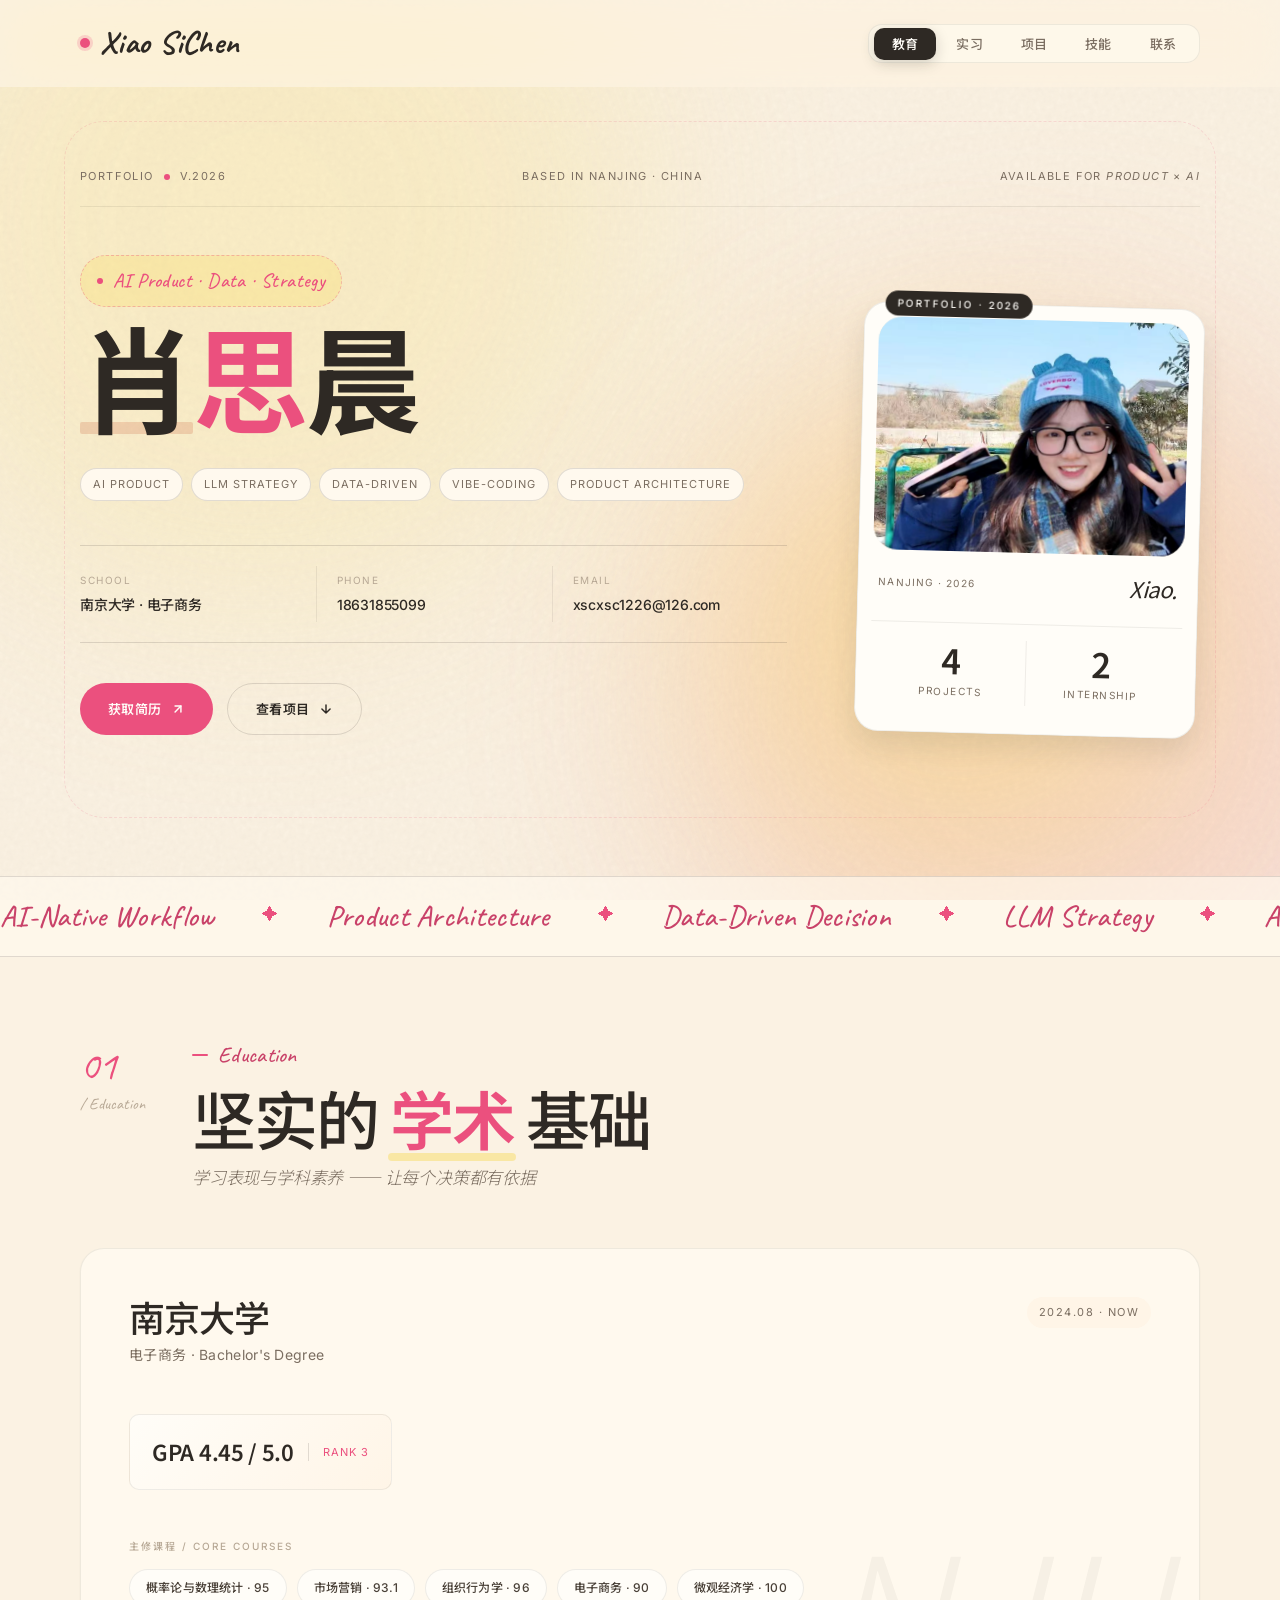
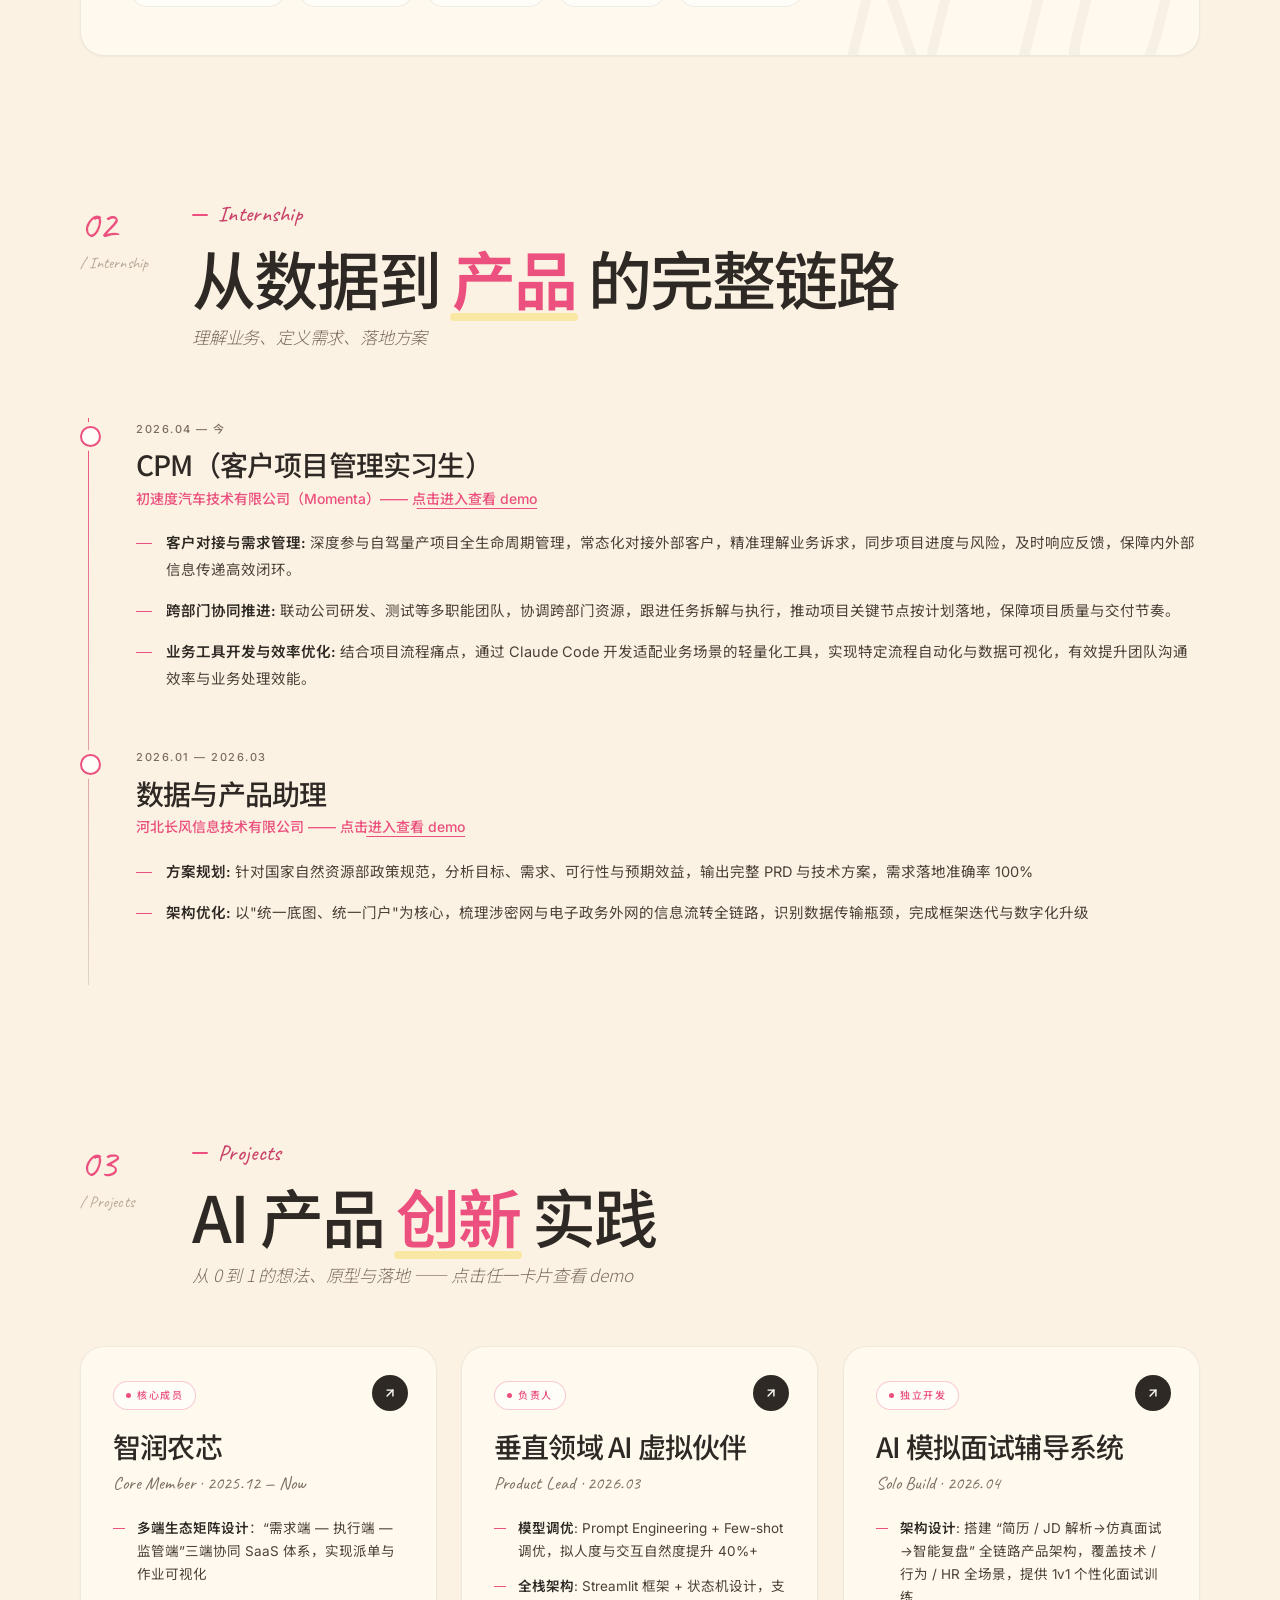
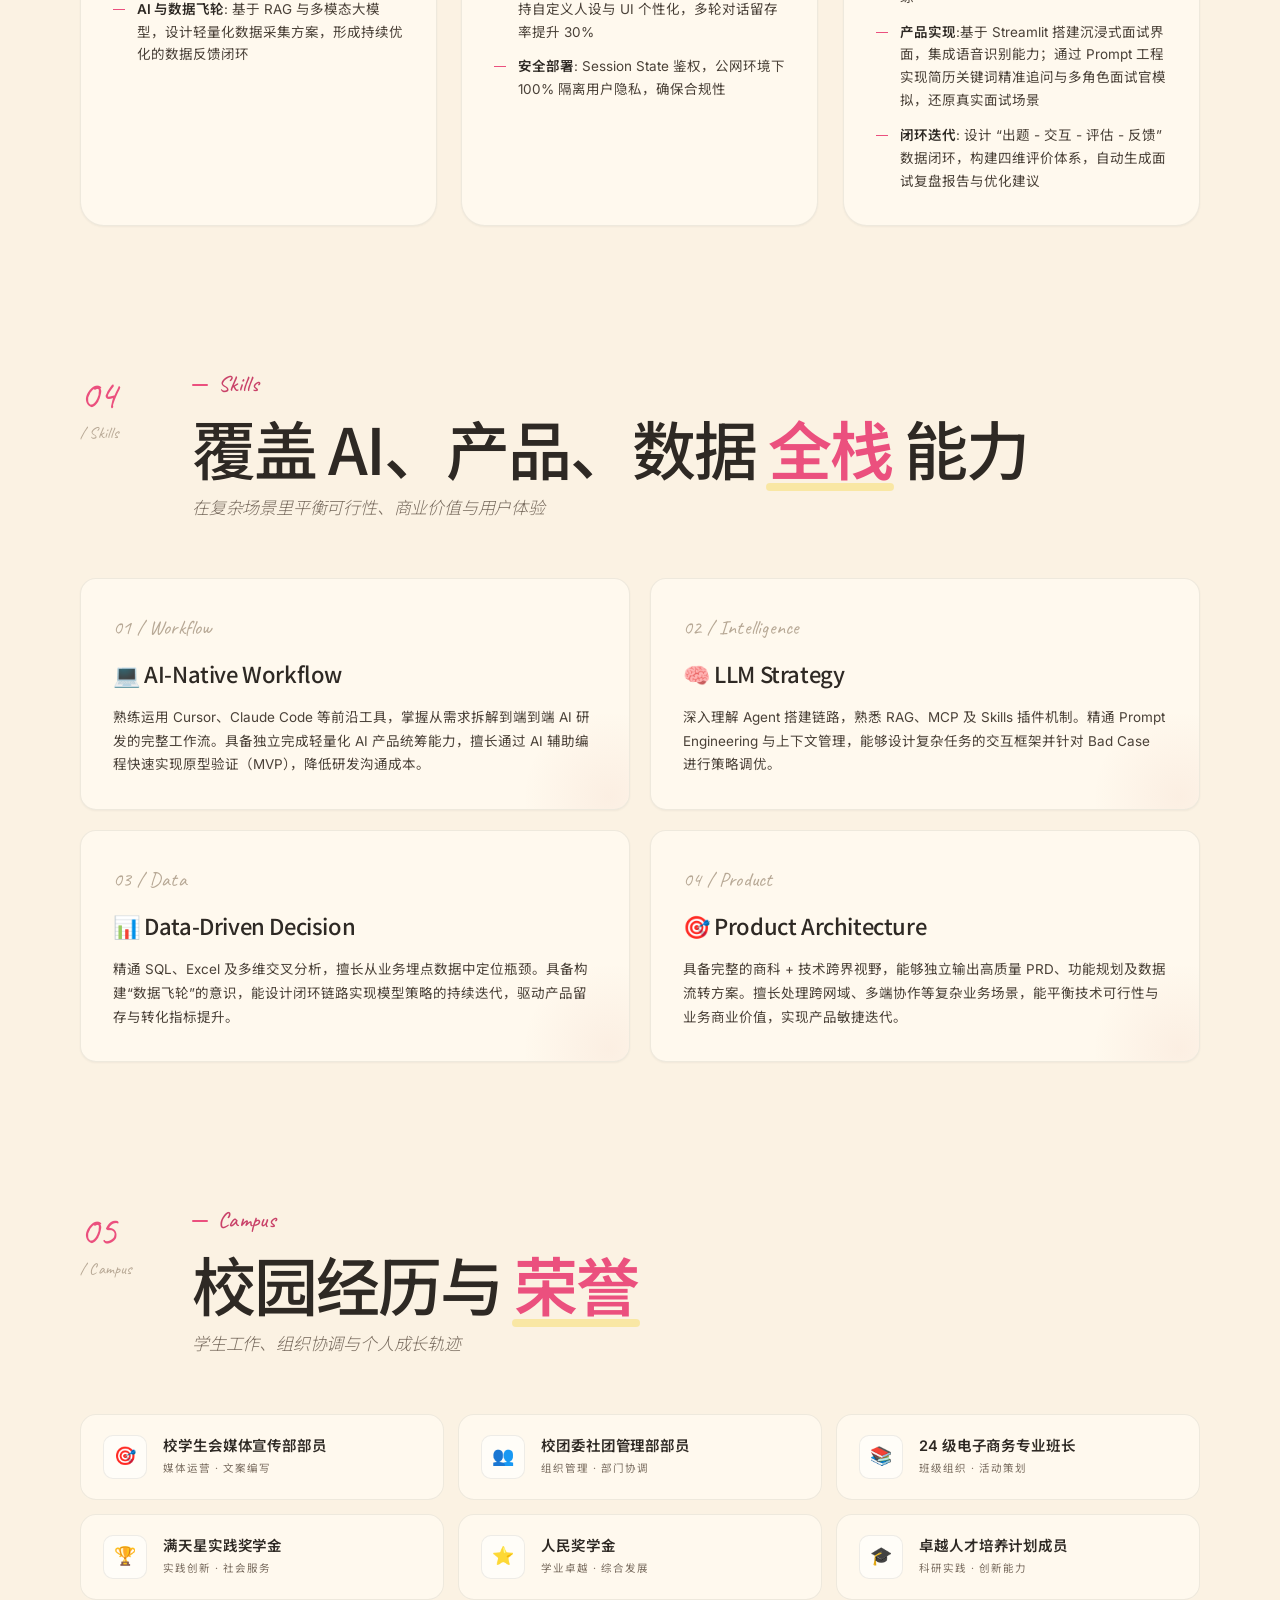
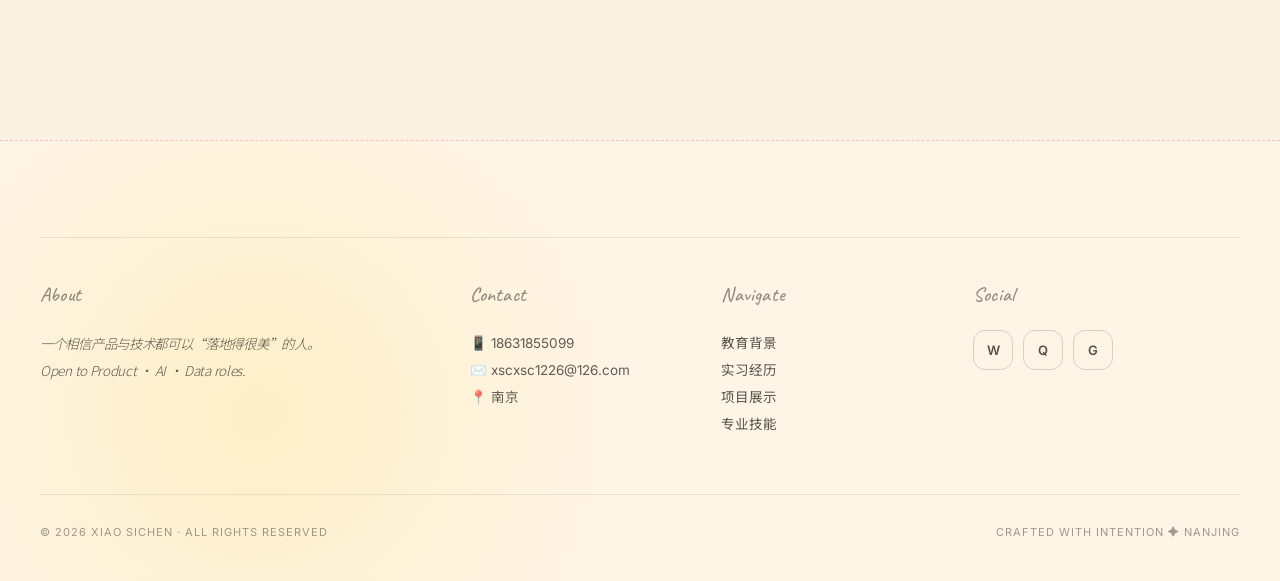
==== commit d9375143: "update portfolio site for deployment Co-authored-by: Cursor <cursoragent@cursor.com>" ====
--- a/index.html
+++ b/index.html
@@ -1630,7 +1630,7 @@
                 </div>
 
                 <div class="cta-buttons">
-                    <a href="./viewer-resume.html" target="_blank" rel="noopener noreferrer" class="btn btn-primary" data-magnetic>
+                    <a href="./肖思晨-南京大学-可实习时长六个月以上.pdf" target="_blank" rel="noopener noreferrer" class="btn btn-primary" data-magnetic>
                         获取简历
                         <svg width="14" height="14" viewBox="0 0 24 24" fill="none" stroke="currentColor" stroke-width="2.5" stroke-linecap="round" stroke-linejoin="round"><path d="M7 17L17 7"/><path d="M7 7h10v10"/></svg>
                     </a>
@@ -1657,7 +1657,7 @@
                         </div>
                         <div class="profile-stats-sep"></div>
                         <div class="stat">
-                            <div class="stat-number">1</div>
+                            <div class="stat-number">2</div>
                             <div class="stat-label">Internship</div>
                         </div>
                     </div>
@@ -1742,6 +1742,25 @@
             </div>
 
             <div class="timeline reveal-stagger">
+                <div class="work-item">
+                    <div class="work-date">2026.04 — 今</div>
+                    <div class="work-title">CPM（客户项目管理实习生）</div>
+                    <div class="work-company">
+                        <a href="./viewer-momenta.html" target="_blank" rel="noopener noreferrer" class="link-inline">初速度汽车技术有限公司（Momenta）—— 点击进入查看 demo</a>
+                    </div>
+                    <div class="work-description">
+                        <div class="achievement">
+                            <span><strong>客户对接与需求管理:</strong> 深度参与自驾量产项目全生命周期管理，常态化对接外部客户，精准理解业务诉求，同步项目进度与风险，及时响应反馈，保障内外部信息传递高效闭环。</span>
+                        </div>
+                        <div class="achievement">
+                            <span><strong>跨部门协同推进:</strong> 联动公司研发、测试等多职能团队，协调跨部门资源，跟进任务拆解与执行，推动项目关键节点按计划落地，保障项目质量与交付节奏。</span>
+                        </div>
+                        <div class="achievement">
+                            <span><strong>业务工具开发与效率优化:</strong> 结合项目流程痛点，通过 Claude Code 开发适配业务场景的轻量化工具，实现特定流程自动化与数据可视化，有效提升团队沟通效率与业务处理效能。</span>
+                        </div>
+                    </div>
+                </div>
+
                 <div class="work-item">
                     <div class="work-date">2026.01 — 2026.03</div>
                     <div class="work-title">数据与产品助理</div>
@@ -1838,10 +1857,6 @@
                     </a>
                 </div>
             </div>
-
-            <div class="quote-block reveal">
-                <div class="quote-text">具备 AI 产品全流程落地能力，注重务实推进、数据驱动与高效协作，适应高强度产品迭代节奏。</div>
-            </div>
         </section>
 
         <!-- Skills Section -->
@@ -1912,14 +1927,14 @@
                     <div class="campus-icon">🎯</div>
                     <div class="campus-text">
                         <div class="campus-title">校学生会媒体宣传部部员</div>
-                        <div class="campus-desc">新媒体运营 · 品牌宣传</div>
+                        <div class="campus-desc">媒体运营 · 文案编写</div>
                     </div>
                 </div>
                 <div class="campus-item">
                     <div class="campus-icon">👥</div>
                     <div class="campus-text">
                         <div class="campus-title">校团委社团管理部部员</div>
-                        <div class="campus-desc">组织管理 · 协调</div>
+                        <div class="campus-desc">组织管理 · 部门协调</div>
                     </div>
                 </div>
                 <div class="campus-item">
@@ -1932,14 +1947,14 @@
                 <div class="campus-item">
                     <div class="campus-icon">🏆</div>
                     <div class="campus-text">
-                        <div class="campus-title">满天星实践三等奖学金</div>
+                        <div class="campus-title">满天星实践奖学金</div>
                         <div class="campus-desc">实践创新 · 社会服务</div>
                     </div>
                 </div>
                 <div class="campus-item">
                     <div class="campus-icon">⭐</div>
                     <div class="campus-text">
-                        <div class="campus-title">人民奖学金二等奖</div>
+                        <div class="campus-title">人民奖学金</div>
                         <div class="campus-desc">学业卓越 · 综合发展</div>
                     </div>
                 </div>
@@ -1957,9 +1972,6 @@
     <!-- Footer -->
     <footer id="contact">
         <div class="footer-content">
-            <div class="footer-signature">
-                Let's <em>build</em><br>something real.
-            </div>
             <div class="footer-grid">
                 <div class="footer-section">
                     <h3>About</h3>
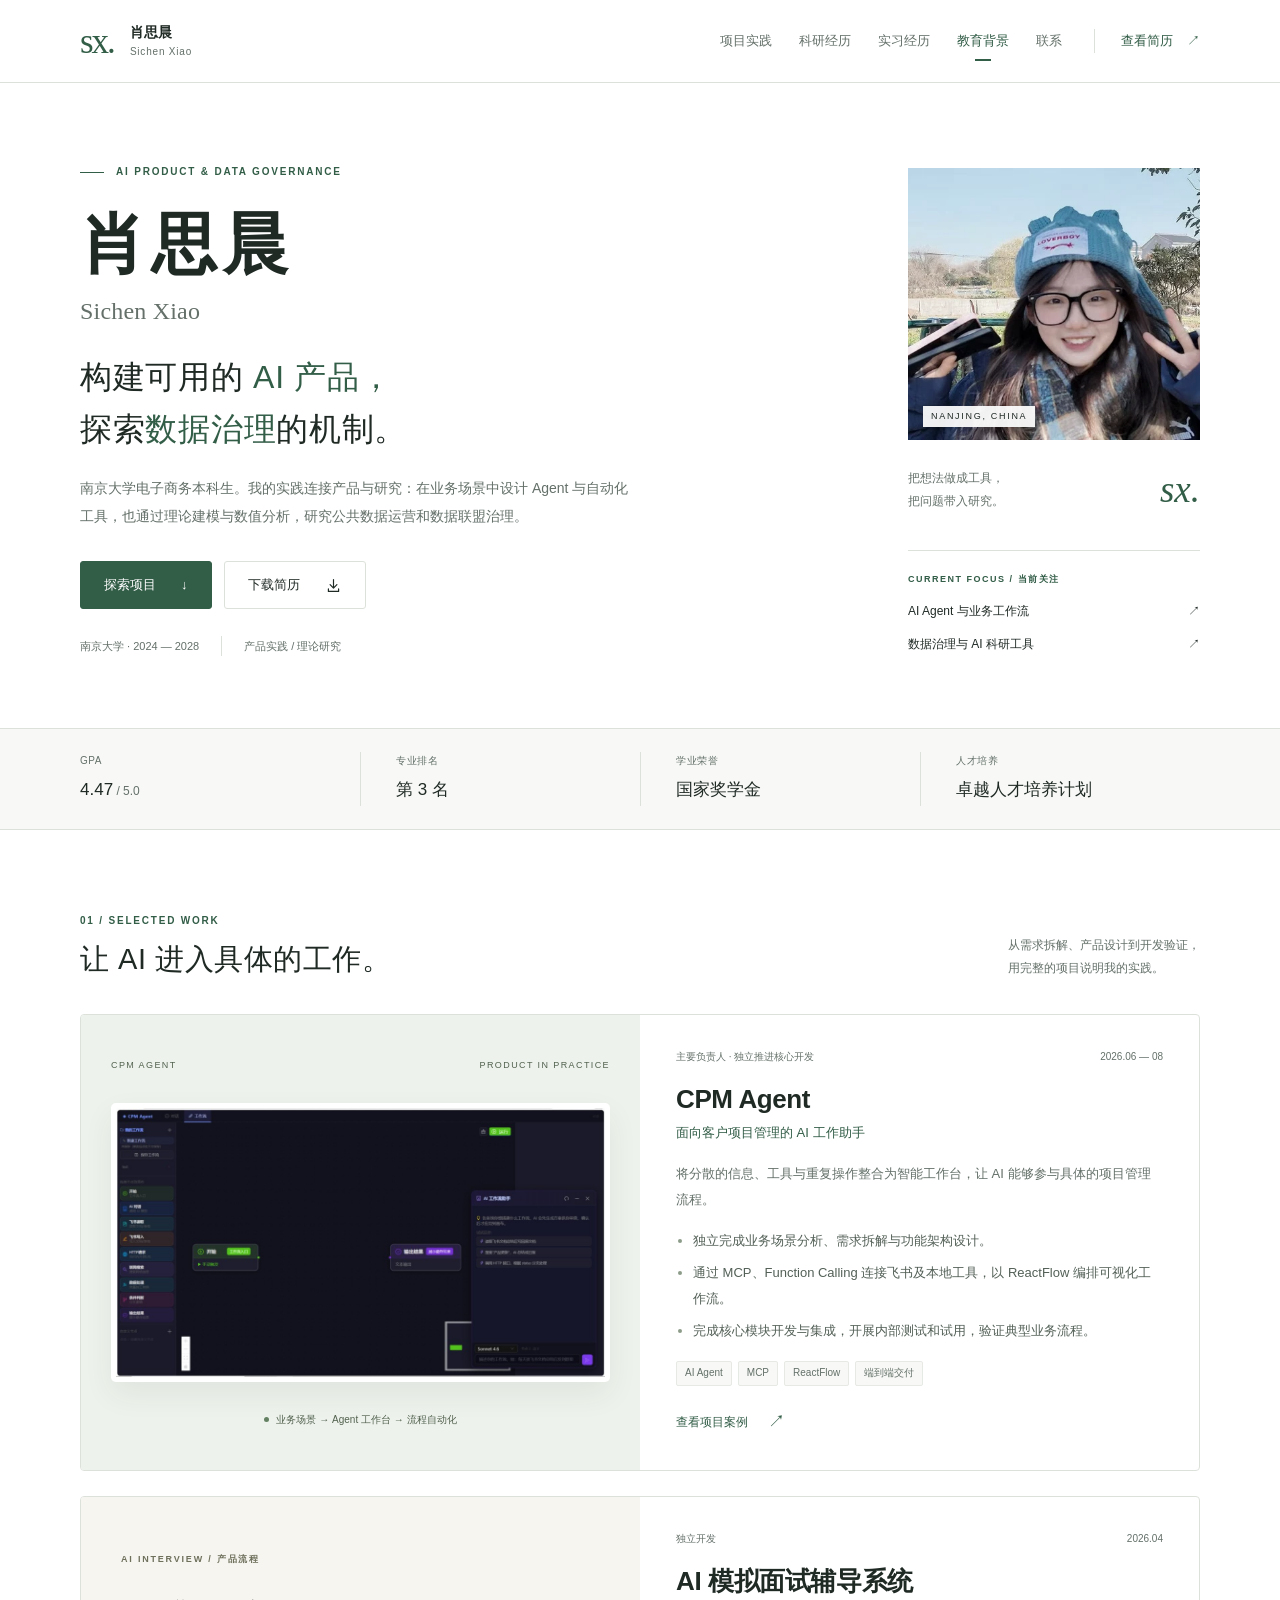
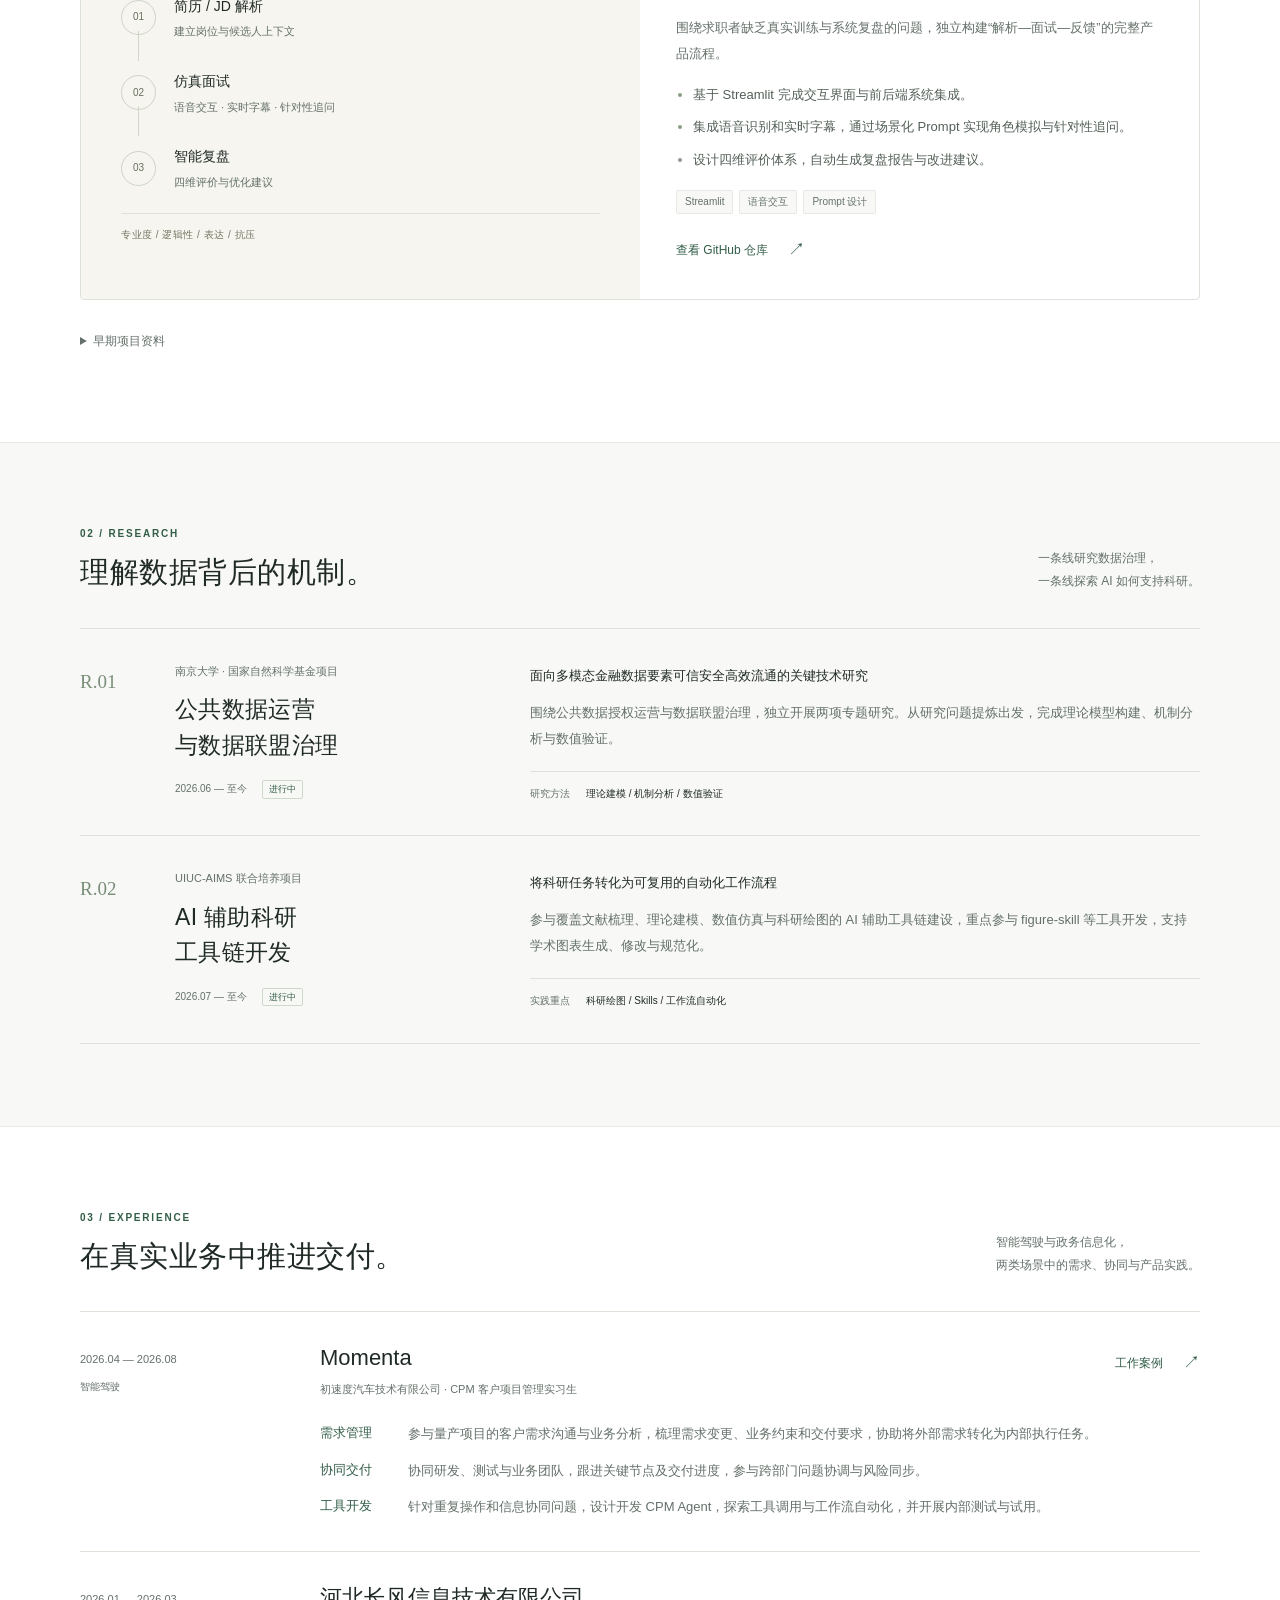
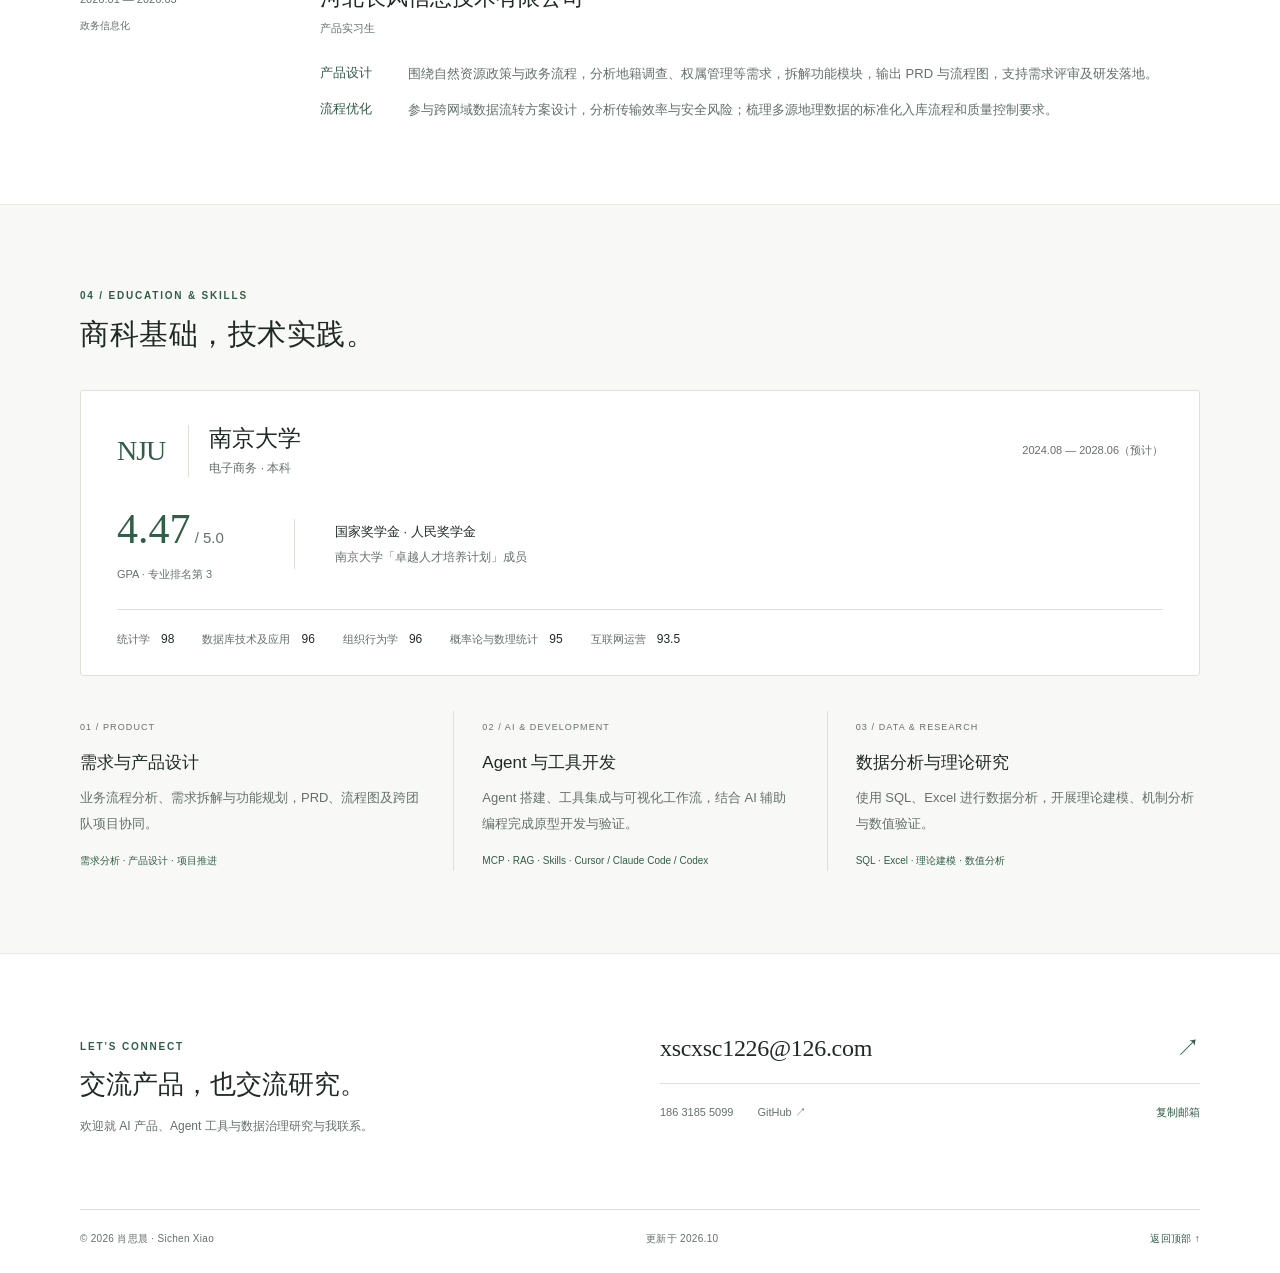
==== commit 6cc6836b: "Refresh personal portfolio with light design and latest experience" ====
--- a/index.html
+++ b/index.html
@@ -1,2180 +1,82 @@
 <!DOCTYPE html>
 <html lang="zh-CN">
 <head>
-    <meta charset="UTF-8">
-    <meta name="viewport" content="width=device-width, initial-scale=1.0">
-    <title>肖思晨 · AI Product Portfolio</title>
-    <link rel="preconnect" href="https://fonts.googleapis.com">
-    <link rel="preconnect" href="https://fonts.gstatic.com" crossorigin>
-    <link href="https://fonts.googleapis.com/css2?family=Caveat:wght@500;700&family=Inter:wght@300;400;500;600;700;800&family=Ma+Shan+Zheng&family=Noto+Sans+SC:wght@300;400;500;700&display=swap" rel="stylesheet">
-    <style>
-        :root {
-            --bg: #FBF2E3;
-            --bg-deep: #f6ead5;
-            --bg-card: #fff9ee;
-            --bg-card-alt: #fff5e7;
-            --paper: #fffdf8;
-            --ink: #2e2924;
-            --ink-soft: #4a4138;
-            --ink-mute: #7b6e61;
-            --ink-faint: #b7a895;
-            --line: rgba(46, 41, 36, 0.14);
-            --line-soft: rgba(46, 41, 36, 0.08);
-            --accent: #EB507E;
-            --accent-soft: #F1939C;
-            --accent-deep: #c94269;
-            --gold: #FED71A;
-            --sage: #F8DF72;
-            --plum: #d96488;
-            --brand-gradient: linear-gradient(120deg, #F8DF72 0%, #FED71A 46%, #EB507E 100%);
-            --brand-gradient-soft: linear-gradient(120deg, rgba(248, 223, 114, 0.22) 0%, rgba(254, 215, 26, 0.18) 46%, rgba(235, 80, 126, 0.2) 100%);
-            --shadow-xs: 0 1px 2px rgba(46, 41, 36, 0.05);
-            --shadow-sm: 0 6px 16px rgba(46, 41, 36, 0.08);
-            --shadow-md: 0 14px 28px rgba(46, 41, 36, 0.11);
-            --shadow-lg: 0 22px 40px rgba(46, 41, 36, 0.14);
-            --shadow-glow: 0 0 0 1px rgba(235, 80, 126, 0.2), 0 16px 34px rgba(235, 80, 126, 0.16);
-            --radius-xs: 6px;
-            --radius-sm: 10px;
-            --radius-md: 16px;
-            --radius-lg: 24px;
-            --radius-xl: 32px;
-            --ease-out: cubic-bezier(0.16, 1, 0.3, 1);
-            --ease-spring: cubic-bezier(0.34, 1.56, 0.64, 1);
-            --t-fast: 0.22s var(--ease-out);
-            --t-smooth: 0.45s var(--ease-out);
-            --t-slow: 0.7s var(--ease-out);
-            --font-display: 'Noto Sans SC', 'Inter', sans-serif;
-            --font-sans: 'Inter', 'Noto Sans SC', -apple-system, BlinkMacSystemFont, sans-serif;
-            --font-mono: 'Inter', 'Noto Sans SC', -apple-system, BlinkMacSystemFont, sans-serif;
-            --font-hand: 'Caveat', 'Ma Shan Zheng', 'KaiTi', cursive;
-        }
+  <meta charset="UTF-8">
+  <meta name="viewport" content="width=device-width, initial-scale=1.0">
+  <meta name="theme-color" content="#f8f9f6">
+  <title>肖思晨 Sichen Xiao · AI 产品与数据治理研究</title>
+  <meta name="description" content="肖思晨，南京大学电子商务本科生。关注 AI 产品、Agent 工作流与数据治理，分享 CPM Agent、AI 模拟面试系统及科研实践。">
+  <link rel="canonical" href="https://www.xiaosc.asia/">
+  <meta property="og:type" content="website">
+  <meta property="og:locale" content="zh_CN">
+  <meta property="og:title" content="肖思晨 Sichen Xiao · AI 产品与数据治理研究">
+  <meta property="og:description" content="从业务问题出发，构建可用的 AI 工具；从数据治理出发，理解机制与决策。">
+  <meta property="og:url" content="https://www.xiaosc.asia/">
+  <meta property="og:image" content="https://www.xiaosc.asia/assets/portrait.webp">
+  <link rel="icon" href="./assets/favicon.svg" type="image/svg+xml">
+  <link rel="stylesheet" href="./assets/site.css">
+  <script src="./assets/site.js" defer></script>
+</head>
+<body id="top">
+  <a class="skip-link" href="#main">跳至主要内容</a>
+  <header class="site-header">
+    <nav class="container nav" aria-label="主导航">
+      <a class="brand" href="#top" aria-label="肖思晨，返回首页顶部"><span class="brand-mark" aria-hidden="true">sx.</span><span>肖思晨<span class="brand-en">Sichen Xiao</span></span></a>
+      <button class="menu-toggle" type="button" aria-label="展开导航菜单" aria-controls="nav-links" aria-expanded="false"><span>菜单</span><svg aria-hidden="true" viewBox="0 0 20 20"><path d="M3 6h14M3 14h14"/></svg></button>
+      <div class="nav-links" id="nav-links"><a href="#projects">项目实践</a><a href="#research">科研经历</a><a href="#experience">实习经历</a><a href="#education">教育背景</a><a href="#contact">联系</a></div>
+      <a class="nav-resume" href="./viewer-resume.html">查看简历 <span aria-hidden="true">↗</span></a>
+    </nav>
+  </header>
+  <main id="main">
+    <section class="hero container" aria-labelledby="hero-title">
+      <div class="hero-copy">
+        <p class="eyebrow"><span class="small-line" aria-hidden="true"></span> AI PRODUCT &amp; DATA GOVERNANCE</p>
+        <h1 id="hero-title">肖思晨<span class="hero-name-en">Sichen Xiao</span></h1>
+        <p class="hero-statement">构建可用的 <span>AI 产品，</span><br>探索<span>数据治理</span>的机制。</p>
+        <p class="hero-description">南京大学电子商务本科生。我的实践连接产品与研究：在业务场景中设计 Agent 与自动化工具，也通过理论建模与数值分析，研究公共数据运营和数据联盟治理。</p>
+        <div class="hero-actions"><a class="button button-primary" href="#projects">探索项目 <span aria-hidden="true">↓</span></a><a class="button button-secondary" href="./xsc-resume.pdf" download="肖思晨-简历.pdf">下载简历 <svg aria-hidden="true" viewBox="0 0 20 20"><path d="M10 3v10m-4-4 4 4 4-4M4 14v3h12v-3"/></svg></a></div>
+        <div class="hero-footnote"><span>南京大学 · 2024 — 2028</span><span>产品实践 / 理论研究</span></div>
+      </div>
+      <aside class="profile" aria-label="个人照片与当前关注">
+        <div class="portrait-wrap"><img class="portrait" src="./assets/portrait.webp" alt="肖思晨的户外个人照片" width="720" height="405" fetchpriority="high"><span class="portrait-label">NANJING, CHINA</span></div>
+        <div class="profile-caption"><span>把想法做成工具，<br>把问题带入研究。</span><span class="profile-monogram" aria-hidden="true">sx.</span></div>
+        <div class="current-focus"><p class="eyebrow">CURRENT FOCUS / 当前关注</p><a href="#projects"><span>AI Agent 与业务工作流</span><span aria-hidden="true">↗</span></a><a href="#research"><span>数据治理与 AI 科研工具</span><span aria-hidden="true">↗</span></a></div>
+      </aside>
+    </section>
+    <div class="academic-strip"><div class="container academic-strip-inner"><div><span class="strip-label">GPA</span><strong>4.47<span> / 5.0</span></strong></div><div><span class="strip-label">专业排名</span><strong>第 3 名</strong></div><div><span class="strip-label">学业荣誉</span><strong>国家奖学金</strong></div><div><span class="strip-label">人才培养</span><strong>卓越人才培养计划</strong></div></div></div>
 
-        * { margin: 0; padding: 0; box-sizing: border-box; }
-
-        html { scroll-behavior: smooth; font-size: 16px; }
-
-        body {
-            font-family: var(--font-sans);
-            background: var(--bg);
-            color: var(--ink);
-            line-height: 1.7;
-            overflow-x: hidden;
-            -webkit-font-smoothing: antialiased;
-            -moz-osx-font-smoothing: grayscale;
-            position: relative;
-        }
-
-        ::selection { background: var(--accent); color: #fff; }
-
-        /* ===== Decorative background layers ===== */
-        .bg-aurora {
-            position: fixed;
-            inset: 0;
-            z-index: -2;
-            overflow: hidden;
-            pointer-events: none;
-        }
-        .bg-aurora span {
-            position: absolute;
-            width: 60vw;
-            height: 60vw;
-            border-radius: 50%;
-            filter: blur(110px);
-            opacity: 0.24;
-            mix-blend-mode: normal;
-            animation: float 32s ease-in-out infinite;
-        }
-        .bg-aurora span:nth-child(1) { background: #f8df72; top: -18%; left: -10%; }
-        .bg-aurora span:nth-child(2) { background: #f1939c; bottom: -22%; right: -12%; animation-delay: -7s; animation-duration: 32s; }
-        .bg-aurora span:nth-child(3) { background: #fed71a; top: 42%; left: 55%; width: 40vw; height: 40vw; animation-delay: -12s; animation-duration: 36s; }
-
-        .bg-grain {
-            position: fixed;
-            inset: 0;
-            z-index: -1;
-            pointer-events: none;
-            opacity: 0.18;
-            mix-blend-mode: normal;
-            background-image: url("data:image/svg+xml,%3Csvg viewBox='0 0 200 200' xmlns='http://www.w3.org/2000/svg'%3E%3Cfilter id='n'%3E%3CfeTurbulence type='fractalNoise' baseFrequency='0.85' numOctaves='2' stitchTiles='stitch'/%3E%3CfeColorMatrix values='0 0 0 0 0.1 0 0 0 0 0.08 0 0 0 0 0.06 0 0 0 0.22 0'/%3E%3C/filter%3E%3Crect width='100%25' height='100%25' filter='url(%23n)'/%3E%3C/svg%3E");
-        }
-
-        .bg-grid {
-            position: fixed;
-            inset: 0;
-            z-index: -1;
-            pointer-events: none;
-            background-image:
-                radial-gradient(circle, rgba(26,22,19,0.08) 1px, transparent 1px);
-            background-size: 32px 32px;
-            mask-image: radial-gradient(ellipse at center, rgba(0,0,0,0.7) 0%, transparent 75%);
-            -webkit-mask-image: radial-gradient(ellipse at center, rgba(0,0,0,0.7) 0%, transparent 75%);
-            opacity: 0.12;
-        }
-
-        /* ===== Progress ===== */
-        .progress-bar {
-            position: fixed;
-            top: 0; left: 0;
-            height: 2px;
-            background: linear-gradient(90deg, var(--accent) 0%, var(--gold) 50%, var(--plum) 100%);
-            z-index: 200;
-            box-shadow: 0 0 12px rgba(193, 66, 29, 0.4);
-            transition: width 0.1s linear;
-            will-change: width;
-        }
-
-        /* ===== Header ===== */
-        header {
-            position: sticky;
-            top: 0;
-            z-index: 100;
-            background: rgba(251, 242, 227, 0.78);
-            backdrop-filter: blur(24px) saturate(180%);
-            -webkit-backdrop-filter: blur(24px) saturate(180%);
-            border-bottom: 1px solid transparent;
-            transition: border-color var(--t-fast), background var(--t-fast);
-        }
-        header.scrolled {
-            border-bottom-color: var(--line-soft);
-            background: rgba(251, 242, 227, 0.93);
-        }
-
-        nav {
-            max-width: 1200px;
-            margin: 0 auto;
-            padding: 16px 40px;
-            display: flex;
-            justify-content: space-between;
-            align-items: center;
-        }
-
-        .logo {
-            font-family: var(--font-hand);
-            font-size: 32px;
-            font-weight: 700;
-            font-style: normal;
-            letter-spacing: 0.3px;
-            color: var(--ink);
-            display: flex;
-            align-items: center;
-            gap: 10px;
-            position: relative;
-        }
-        .logo::before {
-            content: '';
-            width: 10px; height: 10px;
-            border-radius: 50%;
-            background: var(--accent);
-            box-shadow: 0 0 0 3px rgba(235,80,126,0.2);
-            animation: pulseDot 2.2s ease-in-out infinite;
-        }
-
-        .nav-links {
-            display: flex;
-            gap: 2px;
-            list-style: none;
-            background: rgba(255, 249, 238, 0.78);
-            padding: 5px;
-            border-radius: 14px;
-            border: 1px solid var(--line-soft);
-            box-shadow: none;
-        }
-        .nav-links a {
-            text-decoration: none;
-            color: var(--ink-mute);
-            font-size: 13px;
-            font-weight: 500;
-            padding: 8px 18px;
-            border-radius: 10px;
-            transition: color var(--t-fast), background var(--t-fast);
-            position: relative;
-            font-family: var(--font-sans);
-            letter-spacing: 0.2px;
-        }
-        .nav-links a:hover { color: var(--ink); }
-        .nav-links a.active {
-            color: var(--paper);
-            background: var(--ink);
-            box-shadow: 0 4px 14px rgba(26, 22, 19, 0.18);
-        }
-
-        .menu-toggle {
-            display: none;
-            background: none; border: none;
-            cursor: pointer;
-            padding: 8px;
-            border-radius: 10px;
-        }
-        .menu-toggle:hover { background: var(--bg-card); }
-        .menu-toggle span {
-            display: block;
-            width: 20px; height: 2px;
-            background: var(--ink);
-            margin: 4px 0; border-radius: 2px;
-            transition: all var(--t-smooth);
-        }
-        .menu-toggle.open span:nth-child(1) { transform: rotate(45deg) translate(4px, 4px); }
-        .menu-toggle.open span:nth-child(2) { opacity: 0; }
-        .menu-toggle.open span:nth-child(3) { transform: rotate(-45deg) translate(4px, -4px); }
-
-        /* ===== Hero ===== */
-        .hero {
-            max-width: 1200px;
-            margin: 0 auto;
-            padding: 80px 40px 100px;
-            position: relative;
-        }
-        .hero::before {
-            content: '';
-            position: absolute;
-            inset: 34px 24px 18px;
-            border: 1px dashed rgba(235, 80, 126, 0.28);
-            border-radius: calc(var(--radius-xl) + 8px);
-            pointer-events: none;
-            opacity: 0.55;
-        }
-
-        .hero-top-strip {
-            display: flex;
-            align-items: center;
-            justify-content: space-between;
-            font-family: var(--font-mono);
-            font-size: 11px;
-            color: var(--ink-mute);
-            letter-spacing: 1.4px;
-            text-transform: uppercase;
-            margin-bottom: 48px;
-            padding-bottom: 20px;
-            border-bottom: 1px solid var(--line-soft);
-        }
-        .hero-top-strip .dot {
-            width: 6px; height: 6px;
-            background: var(--accent);
-            border-radius: 50%;
-            display: inline-block;
-            margin: 0 10px;
-            vertical-align: middle;
-        }
-
-        .hero-main {
-            display: grid;
-            grid-template-columns: 1.35fr 0.65fr;
-            gap: 72px;
-            align-items: end;
-        }
-
-        .hero-content {
-            opacity: 0;
-            transform: translateY(24px);
-            animation: revealUp 1s var(--ease-out) 0.15s forwards;
-        }
-
-        .hero-kicker {
-            display: inline-flex;
-            align-items: center;
-            gap: 10px;
-            font-family: var(--font-hand);
-            font-size: 20px;
-            font-weight: 500;
-            color: var(--accent);
-            text-transform: none;
-            letter-spacing: 0.4px;
-            margin-bottom: 20px;
-            padding: 8px 16px;
-            background: rgba(248, 223, 114, 0.35);
-            border: 1px dashed rgba(235, 80, 126, 0.35);
-            border-radius: 999px;
-            box-shadow: none;
-        }
-        .hero-kicker::before {
-            content: '';
-            width: 6px; height: 6px;
-            background: var(--accent);
-            border-radius: 50%;
-            animation: pulseDot 1.8s ease-in-out infinite;
-        }
-
-        .hero-title {
-            font-family: var(--font-sans);
-            font-size: clamp(56px, 9vw, 128px);
-            font-weight: 700;
-            line-height: 0.98;
-            letter-spacing: -2px;
-            color: var(--ink);
-            margin-bottom: 8px;
-        }
-        .hero-title .name-italic {
-            font-style: normal;
-            font-weight: 700;
-            color: var(--accent);
-            font-family: var(--font-sans);
-        }
-        .hero-title .name-underline {
-            position: relative;
-            display: inline-block;
-        }
-        .hero-title .name-underline::after {
-            content: '';
-            position: absolute;
-            left: 0; right: 0; bottom: 6px;
-            height: 12px;
-            background: rgba(193, 66, 29, 0.18);
-            z-index: -1;
-            border-radius: 2px;
-            transform-origin: left center;
-            transform: scaleX(0);
-            animation: sweepIn 1s var(--ease-out) 1s forwards;
-        }
-
-        .hero-subtitle {
-            font-family: var(--font-display);
-            font-size: clamp(20px, 2.2vw, 28px);
-            font-weight: 300;
-            font-style: italic;
-            line-height: 1.35;
-            color: var(--ink-soft);
-            max-width: 620px;
-            margin-top: 28px;
-            letter-spacing: -0.5px;
-        }
-
-        .hero-tags {
-            display: flex;
-            flex-wrap: wrap;
-            gap: 8px;
-            margin-top: 28px;
-            font-family: var(--font-mono);
-            font-size: 11px;
-            letter-spacing: 1px;
-            text-transform: uppercase;
-        }
-        .hero-tag {
-            padding: 6px 12px;
-            background: var(--bg-card);
-            border: 1px solid var(--line);
-            border-radius: 999px;
-            color: var(--ink-mute);
-            transition: all var(--t-fast);
-            position: relative;
-            overflow: hidden;
-        }
-        .hero-tag::before {
-            content: '';
-            position: absolute;
-            inset: 0;
-            background: var(--brand-gradient-soft);
-            opacity: 0;
-            transition: opacity var(--t-fast);
-        }
-        .hero-tag:hover {
-            background: var(--ink);
-            color: var(--paper);
-            border-color: var(--ink);
-            transform: translateY(-2px);
-            box-shadow: var(--shadow-sm);
-        }
-        .hero-tag:hover::before {
-            opacity: 1;
-        }
-
-        .hero-meta {
-            display: grid;
-            grid-template-columns: repeat(3, 1fr);
-            gap: 0;
-            margin-top: 44px;
-            padding: 20px 0;
-            border-top: 1px solid var(--line);
-            border-bottom: 1px solid var(--line);
-        }
-        .hero-meta-item {
-            display: flex;
-            flex-direction: column;
-            gap: 4px;
-            padding: 6px 0;
-            border-left: 1px solid var(--line-soft);
-            padding-left: 20px;
-        }
-        .hero-meta-item:first-child { border-left: none; padding-left: 0; }
-        .hero-meta-label {
-            font-family: var(--font-mono);
-            font-size: 10px;
-            text-transform: uppercase;
-            letter-spacing: 1.5px;
-            color: var(--ink-faint);
-        }
-        .hero-meta-value {
-            font-size: 14px;
-            font-weight: 500;
-            color: var(--ink);
-            letter-spacing: -0.2px;
-        }
-
-        .cta-buttons {
-            display: flex;
-            gap: 14px;
-            margin-top: 40px;
-        }
-
-        .btn {
-            padding: 14px 28px;
-            border-radius: 999px;
-            border: none;
-            font-family: var(--font-sans);
-            font-size: 13px;
-            font-weight: 600;
-            letter-spacing: 0.3px;
-            cursor: pointer;
-            text-decoration: none;
-            display: inline-flex;
-            align-items: center;
-            gap: 10px;
-            transition: transform var(--t-smooth), box-shadow var(--t-smooth), background var(--t-smooth), color var(--t-smooth);
-            position: relative;
-            overflow: hidden;
-            will-change: transform;
-        }
-        .btn-primary {
-            background: var(--accent);
-            color: var(--paper);
-        }
-        .btn-primary::before {
-            content: '';
-            position: absolute;
-            inset: 0;
-            background: radial-gradient(circle at var(--mx, 50%) var(--my, 50%), var(--accent) 0%, transparent 60%);
-            opacity: 0;
-            transition: opacity var(--t-smooth);
-        }
-        .btn-primary:hover {
-            transform: translateY(-3px);
-            box-shadow: var(--shadow-glow);
-        }
-        .btn-primary:hover::before { opacity: 1; }
-        .btn-primary > * { position: relative; z-index: 1; }
-
-        .btn-ghost {
-            background: transparent;
-            color: var(--ink);
-            border: 1px solid var(--line);
-        }
-        .btn-ghost:hover {
-            background: var(--bg-card);
-            border-color: var(--ink);
-            transform: translateY(-3px);
-        }
-
-        /* ===== Hero visual ===== */
-        .hero-visual {
-            position: relative;
-            opacity: 0;
-            transform: translateY(24px);
-            animation: revealUp 1s var(--ease-out) 0.35s forwards;
-        }
-
-        .profile-card {
-            position: relative;
-            background: var(--paper);
-            border-radius: var(--radius-lg);
-            padding: 14px 14px 22px;
-            box-shadow: var(--shadow-md);
-            border: 1px solid var(--line-soft);
-            transform: rotate(1.5deg);
-            transition: transform var(--t-smooth), box-shadow var(--t-smooth);
-        }
-        .profile-card::before {
-            content: 'PORTFOLIO · 2026';
-            position: absolute;
-            top: -12px;
-            left: 20px;
-            background: var(--ink);
-            color: var(--paper);
-            font-family: var(--font-mono);
-            font-size: 10px;
-            font-weight: 500;
-            letter-spacing: 2px;
-            padding: 4px 12px;
-            border-radius: 999px;
-        }
-        .profile-card::after {
-            content: '';
-            position: absolute;
-            inset: -8px;
-            background: linear-gradient(135deg, var(--accent-soft), var(--gold));
-            border-radius: calc(var(--radius-lg) + 8px);
-            z-index: -1;
-            opacity: 0;
-            transition: opacity var(--t-smooth);
-        }
-        .profile-card:hover {
-            transform: rotate(0deg) translateY(-6px);
-            box-shadow: var(--shadow-lg);
-        }
-        .profile-card:hover::after { opacity: 0.35; }
-
-        .profile-photo {
-            width: 100%;
-            aspect-ratio: 4 / 3;
-            border-radius: var(--radius-lg);
-            overflow: hidden;
-            background: var(--bg-deep);
-            position: relative;
-        }
-        .profile-photo img {
-            width: 100%;
-            height: 100%;
-            object-fit: cover;
-            object-position: center 30%;
-            display: block;
-            transition: transform 1.2s var(--ease-out), filter 0.6s var(--ease-out);
-            filter: saturate(0.95) contrast(1.06) brightness(1.02);
-        }
-        .profile-card:hover .profile-photo img {
-            transform: scale(1.02);
-            filter: saturate(1.02) contrast(1.08) brightness(1.03);
-        }
-
-        .profile-meta {
-            display: flex;
-            align-items: center;
-            justify-content: space-between;
-            margin-top: 14px;
-            padding: 0 6px;
-            font-family: var(--font-mono);
-            font-size: 10px;
-            color: var(--ink-mute);
-            letter-spacing: 1.2px;
-            text-transform: uppercase;
-        }
-        .profile-signature {
-            font-family: var(--font-display);
-            font-style: italic;
-            font-weight: 400;
-            font-size: 22px;
-            color: var(--ink);
-            text-transform: none;
-            letter-spacing: -0.5px;
-        }
-
-        .profile-stats {
-            display: grid;
-            grid-template-columns: 1fr 1px 1fr;
-            gap: 0;
-            margin-top: 20px;
-            padding: 16px 6px 6px;
-            border-top: 1px solid var(--line-soft);
-        }
-        .profile-stats-sep {
-            background: var(--line-soft);
-            align-self: stretch;
-        }
-        .stat { text-align: center; padding: 4px 0; }
-        .stat-number {
-            font-family: var(--font-display);
-            font-size: 34px;
-            font-weight: 600;
-            color: var(--ink);
-            letter-spacing: -1.5px;
-            line-height: 1;
-        }
-        .stat-label {
-            font-family: var(--font-mono);
-            font-size: 10px;
-            color: var(--ink-mute);
-            margin-top: 6px;
-            letter-spacing: 1.5px;
-            text-transform: uppercase;
-        }
-
-        /* ===== Marquee strip ===== */
-        .marquee {
-            overflow: hidden;
-            border-top: 1px solid var(--line);
-            border-bottom: 1px solid var(--line);
-            background: rgba(255, 249, 238, 0.65);
-            color: var(--accent-deep);
-            padding: 14px 0;
-            margin: 40px 0 80px;
-        }
-        .marquee-track {
-            display: flex;
-            gap: 48px;
-            width: max-content;
-            animation: marquee 28s linear infinite;
-            font-family: var(--font-hand);
-            font-style: normal;
-            font-size: 30px;
-            font-weight: 500;
-            letter-spacing: 0.3px;
-        }
-        .marquee-track span {
-            display: inline-flex;
-            align-items: center;
-            gap: 48px;
-            white-space: nowrap;
-        }
-        .marquee-track span::after {
-            content: '✦';
-            color: var(--accent);
-            font-size: 16px;
-        }
-
-        /* ===== Main content ===== */
-        main {
-            max-width: 1200px;
-            margin: 0 auto;
-            padding: 0 40px;
-            position: relative;
-        }
-
-        section {
-            margin-bottom: 140px;
-            position: relative;
-        }
-
-        .section-header {
-            margin-bottom: 56px;
-            display: grid;
-            grid-template-columns: 80px 1fr;
-            gap: 32px;
-            align-items: start;
-        }
-        .section-number {
-            font-family: var(--font-hand);
-            font-size: 42px;
-            font-style: normal;
-            font-weight: 300;
-            color: var(--accent);
-            letter-spacing: -1px;
-            line-height: 1;
-            padding-top: 8px;
-        }
-        .section-number-sub {
-            font-family: var(--font-hand);
-            font-size: 16px;
-            color: var(--ink-faint);
-            letter-spacing: 0.2px;
-            margin-top: 4px;
-            text-transform: none;
-        }
-
-        .section-label {
-            display: inline-flex;
-            align-items: center;
-            gap: 10px;
-            font-family: var(--font-hand);
-            font-size: 22px;
-            font-weight: 500;
-            color: var(--accent-deep);
-            text-transform: none;
-            letter-spacing: 0.3px;
-            margin-bottom: 10px;
-        }
-        .section-label::before {
-            content: '';
-            width: 16px; height: 2px;
-            background: var(--accent);
-            border-radius: 999px;
-        }
-
-        .section-title {
-            font-family: var(--font-display);
-            font-size: clamp(40px, 5vw, 64px);
-            font-weight: 500;
-            color: var(--ink);
-            letter-spacing: -2px;
-            line-height: 1.05;
-        }
-        .section-title em {
-            font-style: normal;
-            font-weight: 600;
-            color: var(--accent);
-            position: relative;
-        }
-        .section-title em::after {
-            content: '';
-            position: absolute;
-            left: -2px;
-            right: -2px;
-            bottom: 2px;
-            height: 8px;
-            background: rgba(248, 223, 114, 0.55);
-            z-index: -1;
-            border-radius: 999px;
-        }
-
-        .section-subtitle {
-            font-family: var(--font-display);
-            font-size: 17px;
-            font-style: italic;
-            color: var(--ink-mute);
-            font-weight: 300;
-            margin-top: 12px;
-            letter-spacing: -0.2px;
-        }
-
-        /* ===== Reveal ===== */
-        .reveal {
-            opacity: 0;
-            transform: translateY(36px);
-            transition: opacity 0.9s var(--ease-out), transform 0.9s var(--ease-out);
-        }
-        .reveal.visible { opacity: 1; transform: translateY(0); }
-
-        .reveal-stagger > * {
-            opacity: 0;
-            transform: translateY(28px);
-            transition: opacity 0.75s var(--ease-out), transform 0.75s var(--ease-out);
-        }
-        .reveal-stagger.visible > *:nth-child(1) { transition-delay: 0.06s; }
-        .reveal-stagger.visible > *:nth-child(2) { transition-delay: 0.12s; }
-        .reveal-stagger.visible > *:nth-child(3) { transition-delay: 0.18s; }
-        .reveal-stagger.visible > *:nth-child(4) { transition-delay: 0.24s; }
-        .reveal-stagger.visible > *:nth-child(5) { transition-delay: 0.30s; }
-        .reveal-stagger.visible > *:nth-child(6) { transition-delay: 0.36s; }
-        .reveal-stagger.visible > * { opacity: 1; transform: translateY(0); }
-
-        /* ===== Education ===== */
-        .education-card {
-            background: var(--bg-card);
-            padding: 48px;
-            border-radius: var(--radius-lg);
-            border: 1px solid var(--line-soft);
-            box-shadow: var(--shadow-xs);
-            transition: all var(--t-smooth);
-            position: relative;
-            overflow: hidden;
-        }
-        .education-card::before {
-            content: 'NJU';
-            position: absolute;
-            right: 32px;
-            bottom: -36px;
-            font-family: var(--font-display);
-            font-style: italic;
-            font-size: 180px;
-            font-weight: 300;
-            color: rgba(26, 22, 19, 0.04);
-            line-height: 0.9;
-            pointer-events: none;
-        }
-        .education-card:hover {
-            box-shadow: var(--shadow-md);
-            border-color: var(--line);
-        }
-
-        .education-header {
-            display: flex;
-            justify-content: space-between;
-            align-items: flex-start;
-            margin-bottom: 24px;
-            gap: 20px;
-            position: relative;
-        }
-        .education-school {
-            font-family: var(--font-display);
-            font-size: 36px;
-            font-weight: 500;
-            color: var(--ink);
-            letter-spacing: -1px;
-            line-height: 1.1;
-        }
-        .education-major {
-            font-family: var(--font-sans);
-            font-size: 14px;
-            color: var(--ink-mute);
-            margin-top: 6px;
-            letter-spacing: 0.3px;
-        }
-        .education-date {
-            font-family: var(--font-mono);
-            font-size: 11px;
-            color: var(--ink-mute);
-            letter-spacing: 1.5px;
-            text-transform: uppercase;
-            padding: 6px 12px;
-            background: var(--bg-card-alt);
-            border-radius: 999px;
-            white-space: nowrap;
-        }
-
-        .education-gpa {
-            background: linear-gradient(135deg, var(--paper) 0%, var(--bg-card-alt) 100%);
-            padding: 18px 22px;
-            border-radius: var(--radius-sm);
-            margin: 24px 0;
-            font-size: 14px;
-            color: var(--ink-soft);
-            display: inline-flex;
-            align-items: center;
-            gap: 14px;
-            border: 1px solid var(--line-soft);
-        }
-        .education-gpa strong {
-            font-family: var(--font-display);
-            font-size: 22px;
-            color: var(--ink);
-            font-weight: 600;
-            letter-spacing: -0.3px;
-        }
-        .education-gpa .gpa-divider {
-            width: 1px; height: 18px;
-            background: var(--line);
-        }
-        .education-gpa .rank-badge {
-            font-family: var(--font-mono);
-            font-size: 11px;
-            color: var(--accent);
-            letter-spacing: 1px;
-            text-transform: uppercase;
-        }
-
-        .courses { margin-top: 24px; position: relative; }
-        .courses-label {
-            font-family: var(--font-mono);
-            font-size: 10px;
-            color: var(--ink-faint);
-            font-weight: 500;
-            text-transform: uppercase;
-            letter-spacing: 2px;
-            margin-bottom: 14px;
-        }
-        .course-list { display: flex; flex-wrap: wrap; gap: 10px; }
-        .course-tag {
-            background: var(--paper);
-            padding: 8px 16px;
-            border-radius: 999px;
-            font-size: 12px;
-            color: var(--ink-soft);
-            font-weight: 500;
-            transition: all var(--t-fast);
-            border: 1px solid var(--line-soft);
-            letter-spacing: 0.2px;
-            font-family: var(--font-sans);
-            cursor: default;
-        }
-        .course-tag:hover {
-            background: var(--ink);
-            color: var(--paper);
-            border-color: var(--ink);
-            transform: translateY(-2px);
-            box-shadow: var(--shadow-sm);
-        }
-
-        /* ===== Work Experience ===== */
-        .timeline {
-            position: relative;
-            padding: 12px 0;
-        }
-        .timeline::before {
-            content: '';
-            position: absolute;
-            left: 8px; top: 10px; bottom: 10px;
-            width: 1px;
-            background: linear-gradient(to bottom, var(--accent) 0%, var(--line) 100%);
-        }
-
-        .work-item {
-            margin-bottom: 56px;
-            padding-left: 56px;
-            position: relative;
-        }
-        .work-item::before {
-            content: '';
-            position: absolute;
-            left: 0; top: 6px;
-            width: 17px; height: 17px;
-            background: var(--paper);
-            border-radius: 50%;
-            border: 2px solid var(--accent);
-            transition: all var(--t-fast);
-            box-shadow: 0 0 0 4px var(--bg);
-        }
-        .work-item:hover::before {
-            background: var(--accent);
-            transform: scale(1.15);
-            box-shadow: 0 0 0 4px var(--bg), 0 0 0 8px rgba(193, 66, 29, 0.15);
-        }
-
-        .work-date {
-            font-family: var(--font-mono);
-            font-size: 11px;
-            color: var(--ink-mute);
-            font-weight: 500;
-            margin-bottom: 10px;
-            letter-spacing: 1.5px;
-            text-transform: uppercase;
-        }
-        .work-title {
-            font-family: var(--font-display);
-            font-size: 28px;
-            font-weight: 500;
-            color: var(--ink);
-            margin-bottom: 6px;
-            letter-spacing: -0.8px;
-            line-height: 1.15;
-        }
-        .work-company {
-            font-size: 14px;
-            color: var(--ink-mute);
-            margin-bottom: 20px;
-            font-weight: 500;
-        }
-        .link-inline {
-            color: var(--accent);
-            text-decoration: none;
-            cursor: pointer;
-            transition: color var(--t-fast);
-            position: relative;
-            font-weight: 500;
-        }
-        .link-inline::after {
-            content: '';
-            position: absolute;
-            left: 0; right: 0; bottom: -2px;
-            height: 1px;
-            background: var(--accent);
-            transform-origin: right center;
-            transform: scaleX(0.3);
-            transition: transform var(--t-smooth);
-        }
-        .link-inline:hover { color: var(--accent-deep); }
-        .link-inline:hover::after { transform: scaleX(1); transform-origin: left center; }
-
-        .work-description {
-            font-size: 14.5px;
-            color: var(--ink-soft);
-            line-height: 1.85;
-        }
-        .achievement {
-            display: flex;
-            gap: 14px;
-            margin-bottom: 14px;
-            align-items: flex-start;
-        }
-        .achievement::before {
-            content: '';
-            width: 16px; height: 1px;
-            background: var(--accent);
-            flex-shrink: 0;
-            margin-top: 13px;
-        }
-        .achievement strong {
-            color: var(--ink);
-            font-weight: 600;
-            font-family: var(--font-sans);
-        }
-
-        /* ===== Projects ===== */
-        .projects-grid {
-            display: grid;
-            grid-template-columns: repeat(auto-fit, minmax(340px, 1fr));
-            gap: 24px;
-        }
-        .project-card {
-            background: var(--bg-card);
-            border-radius: var(--radius-lg);
-            padding: 0;
-            border: 1px solid var(--line-soft);
-            box-shadow: var(--shadow-xs);
-            transition: transform var(--t-smooth), box-shadow var(--t-smooth), border-color var(--t-smooth);
-            position: relative;
-            overflow: hidden;
-            transform-style: preserve-3d;
-            will-change: transform;
-        }
-        .project-card::before {
-            content: '';
-            position: absolute;
-            top: 0; left: 0; right: 0;
-            height: 3px;
-            background: linear-gradient(90deg, var(--accent) 0%, var(--gold) 50%, var(--plum) 100%);
-            transform: scaleX(0);
-            transform-origin: left center;
-            transition: transform 0.6s var(--ease-out);
-        }
-        .project-card:nth-child(1)::before { background: linear-gradient(90deg, #F8DF72 0%, #FED71A 100%); }
-        .project-card:nth-child(2)::before { background: linear-gradient(90deg, #F1939C 0%, #EB507E 100%); }
-        .project-card:nth-child(3)::before { background: linear-gradient(90deg, #FED71A 0%, #EB507E 100%); }
-        .project-card:nth-child(4)::before { background: linear-gradient(90deg, #F8DF72 0%, #F1939C 100%); }
-        .project-card::after {
-            content: '';
-            position: absolute;
-            inset: 0;
-            background: radial-gradient(circle at var(--mx, 50%) var(--my, 50%), rgba(193, 66, 29, 0.08), transparent 40%);
-            opacity: 0;
-            transition: opacity var(--t-smooth);
-            pointer-events: none;
-        }
-        .project-card:hover {
-            box-shadow: var(--shadow-lg);
-            border-color: var(--line);
-        }
-        .project-card:hover::before { transform: scaleX(1); }
-        .project-card:hover::after { opacity: 1; }
-        .project-card:focus-within {
-            box-shadow: var(--shadow-glow);
-            border-color: rgba(235, 80, 126, 0.36);
-        }
-
-        .project-card-link {
-            text-decoration: none;
-            color: inherit;
-            display: block;
-            padding: 32px;
-            position: relative;
-            height: 100%;
-        }
-        .project-card-link:focus-visible {
-            outline: 2px solid var(--accent);
-            outline-offset: -2px;
-            border-radius: var(--radius-lg);
-        }
-
-        .project-arrow {
-            position: absolute;
-            top: 28px;
-            right: 28px;
-            width: 36px; height: 36px;
-            border-radius: 50%;
-            background: var(--ink);
-            color: var(--paper);
-            display: flex;
-            align-items: center;
-            justify-content: center;
-            transition: transform var(--t-spring), background var(--t-fast);
-        }
-        .project-card:hover .project-arrow {
-            background: var(--accent);
-            transform: rotate(-45deg) scale(1.08);
-        }
-
-        .project-badge {
-            display: inline-flex;
-            align-items: center;
-            gap: 6px;
-            background: var(--paper);
-            color: var(--accent);
-            padding: 5px 12px;
-            border-radius: 999px;
-            font-family: var(--font-mono);
-            font-size: 10px;
-            font-weight: 500;
-            margin-bottom: 20px;
-            letter-spacing: 1.5px;
-            text-transform: uppercase;
-            border: 1px solid rgba(235, 80, 126, 0.3);
-        }
-        .project-badge::before {
-            content: '';
-            width: 5px; height: 5px;
-            background: var(--accent);
-            border-radius: 50%;
-        }
-
-        .project-title {
-            font-family: var(--font-display);
-            font-size: 28px;
-            font-weight: 500;
-            color: var(--ink);
-            margin-bottom: 6px;
-            letter-spacing: -0.8px;
-            line-height: 1.15;
-        }
-        .project-role {
-            font-family: var(--font-hand);
-            font-size: 18px;
-            color: var(--ink-mute);
-            margin-bottom: 18px;
-            letter-spacing: 0.2px;
-            text-transform: none;
-        }
-
-        .project-highlights {
-            display: flex;
-            flex-direction: column;
-            gap: 12px;
-        }
-        .highlight {
-            display: flex;
-            gap: 12px;
-            align-items: flex-start;
-            font-size: 13.5px;
-            color: var(--ink-soft);
-            line-height: 1.7;
-        }
-        .highlight::before {
-            content: '';
-            width: 12px; height: 1px;
-            background: var(--accent);
-            flex-shrink: 0;
-            margin-top: 11px;
-        }
-        .highlight strong {
-            color: var(--ink);
-            font-weight: 600;
-        }
-
-        /* ===== Quote block ===== */
-        .quote-block {
-            position: relative;
-            margin: 60px auto 0;
-            padding: 40px 48px;
-            background: rgba(255, 249, 238, 0.9);
-            color: var(--ink);
-            border-radius: var(--radius-lg);
-            font-family: var(--font-hand);
-            font-style: normal;
-            font-size: 30px;
-            font-weight: 500;
-            line-height: 1.55;
-            letter-spacing: 0.2px;
-            max-width: 880px;
-            overflow: hidden;
-            border: 1px dashed rgba(235, 80, 126, 0.35);
-            box-shadow: var(--shadow-sm);
-        }
-        .quote-block::before {
-            content: '"';
-            position: absolute;
-            top: -10px; left: 24px;
-            font-family: var(--font-hand);
-            font-size: 96px;
-            font-style: normal;
-            color: var(--accent);
-            line-height: 1;
-        }
-        .quote-block::after {
-            content: '';
-            position: absolute;
-            right: -60px; bottom: -60px;
-            width: 220px; height: 220px;
-            background: radial-gradient(circle, rgba(248, 223, 114, 0.48) 0%, transparent 70%);
-            opacity: 0.4;
-            border-radius: 50%;
-            pointer-events: none;
-        }
-        .quote-block .quote-text { position: relative; z-index: 1; padding-left: 36px; }
-
-        /* ===== Skills ===== */
-        .skills-grid {
-            display: grid;
-            grid-template-columns: repeat(2, 1fr);
-            gap: 20px;
-        }
-        .skill-card {
-            background: var(--bg-card);
-            padding: 32px;
-            border-radius: var(--radius-md);
-            border: 1px solid var(--line-soft);
-            box-shadow: var(--shadow-xs);
-            transition: all var(--t-smooth);
-            position: relative;
-            overflow: hidden;
-            isolation: isolate;
-        }
-        .skill-card::before {
-            content: '';
-            position: absolute;
-            top: 0; left: 0;
-            width: 3px; height: 100%;
-            background: var(--accent);
-            transform: scaleY(0);
-            transform-origin: top center;
-            transition: transform 0.55s var(--ease-out);
-        }
-        .skill-card:hover {
-            box-shadow: var(--shadow-md);
-            border-color: var(--line);
-            transform: translateY(-4px);
-        }
-        .skill-card::after {
-            content: '';
-            position: absolute;
-            right: -70px;
-            bottom: -78px;
-            width: 180px;
-            height: 180px;
-            border-radius: 50%;
-            background: radial-gradient(circle, rgba(193, 66, 29, 0.14) 0%, transparent 68%);
-            z-index: -1;
-            transition: transform var(--t-slow), opacity var(--t-smooth);
-            opacity: 0.4;
-        }
-        .skill-card:hover::after {
-            transform: translate(-16px, -12px) scale(1.08);
-            opacity: 0.9;
-        }
-        .skill-card:hover::before { transform: scaleY(1); }
-
-        .skill-num {
-            font-family: var(--font-hand);
-            font-style: normal;
-            font-size: 20px;
-            color: var(--ink-faint);
-            font-weight: 400;
-            margin-bottom: 10px;
-            letter-spacing: 0.2px;
-        }
-        .skill-category {
-            font-family: var(--font-display);
-            font-size: 22px;
-            font-weight: 500;
-            color: var(--ink);
-            margin-bottom: 14px;
-            display: flex;
-            align-items: center;
-            gap: 10px;
-            letter-spacing: -0.4px;
-        }
-        .skill-description {
-            font-size: 13.5px;
-            color: var(--ink-soft);
-            line-height: 1.75;
-        }
-
-        /* ===== Campus ===== */
-        .campus-grid {
-            display: grid;
-            grid-template-columns: repeat(3, 1fr);
-            gap: 14px;
-        }
-        .campus-item {
-            display: flex;
-            align-items: center;
-            gap: 16px;
-            padding: 20px 22px;
-            background: var(--bg-card);
-            border-radius: var(--radius-md);
-            border: 1px solid var(--line-soft);
-            transition: all var(--t-smooth);
-            position: relative;
-            overflow: hidden;
-        }
-        .campus-item::before {
-            content: '';
-            position: absolute;
-            inset: 0;
-            background: linear-gradient(135deg, rgba(193, 66, 29, 0.04) 0%, transparent 60%);
-            opacity: 0;
-            transition: opacity var(--t-smooth);
-        }
-        .campus-item:hover {
-            border-color: var(--line);
-            box-shadow: var(--shadow-sm);
-            transform: translateY(-3px);
-        }
-        .campus-item:hover::before { opacity: 1; }
-
-        .campus-icon {
-            width: 44px; height: 44px;
-            display: flex;
-            align-items: center;
-            justify-content: center;
-            background: var(--paper);
-            border-radius: var(--radius-sm);
-            font-size: 18px;
-            flex-shrink: 0;
-            border: 1px solid var(--line-soft);
-        }
-        .campus-text { flex: 1; position: relative; }
-        .campus-title {
-            font-size: 14.5px;
-            font-weight: 600;
-            color: var(--ink);
-            line-height: 1.4;
-            letter-spacing: -0.1px;
-        }
-        .campus-desc {
-            font-family: var(--font-mono);
-            font-size: 10.5px;
-            color: var(--ink-mute);
-            margin-top: 4px;
-            letter-spacing: 1px;
-            text-transform: uppercase;
-        }
-
-        /* ===== Footer ===== */
-        footer {
-            background: var(--bg-card-alt);
-            color: var(--ink);
-            padding: 96px 40px 40px;
-            margin-top: 80px;
-            position: relative;
-            overflow: hidden;
-            border-top: 1px dashed rgba(235, 80, 126, 0.35);
-        }
-        footer::before {
-            content: '';
-            position: absolute;
-            top: -40%; left: -15%;
-            width: 80vw; height: 80vw;
-            max-width: 900px; max-height: 900px;
-            background: radial-gradient(circle, rgba(248, 223, 114, 0.55) 0%, transparent 58%);
-            opacity: 0.5;
-            border-radius: 50%;
-            pointer-events: none;
-        }
-
-        .footer-signature {
-            font-family: var(--font-hand);
-            font-size: clamp(70px, 12vw, 180px);
-            font-style: normal;
-            font-weight: 500;
-            line-height: 0.95;
-            letter-spacing: 0.2px;
-            margin-bottom: 56px;
-            background: linear-gradient(180deg, rgba(46, 41, 36, 0.96) 0%, rgba(46, 41, 36, 0.5) 100%);
-            -webkit-background-clip: text;
-            background-clip: text;
-            -webkit-text-fill-color: transparent;
-            position: relative;
-            z-index: 1;
-        }
-        .footer-signature em {
-            color: var(--accent);
-            font-style: normal;
-            -webkit-text-fill-color: var(--accent);
-        }
-
-        .footer-content {
-            max-width: 1200px;
-            margin: 0 auto;
-            position: relative;
-            z-index: 1;
-        }
-        .footer-grid {
-            display: grid;
-            grid-template-columns: 1.3fr 0.7fr 0.7fr 0.9fr;
-            gap: 44px;
-            margin-bottom: 56px;
-            padding-top: 40px;
-            border-top: 1px solid rgba(46, 41, 36, 0.1);
-        }
-        .footer-section h3 {
-            font-family: var(--font-hand);
-            font-size: 20px;
-            font-weight: 500;
-            margin-bottom: 18px;
-            text-transform: none;
-            letter-spacing: 0.2px;
-            color: rgba(46, 41, 36, 0.52);
-        }
-        .footer-section p {
-            font-size: 13.5px;
-            color: rgba(46, 41, 36, 0.75);
-            line-height: 2;
-        }
-        .footer-section a {
-            color: rgba(46, 41, 36, 0.8);
-            text-decoration: none;
-            transition: color var(--t-fast);
-        }
-        .footer-section a:hover { color: var(--accent-soft); }
-
-        .footer-about {
-            font-family: var(--font-display);
-            font-style: italic;
-            font-weight: 300;
-            font-size: 18px;
-            color: rgba(46, 41, 36, 0.78);
-            line-height: 1.55;
-            letter-spacing: -0.3px;
-        }
-
-        .footer-bottom {
-            border-top: 1px solid rgba(46, 41, 36, 0.1);
-            padding-top: 28px;
-            display: flex;
-            justify-content: space-between;
-            align-items: center;
-            font-family: var(--font-mono);
-            font-size: 11px;
-            color: rgba(46, 41, 36, 0.45);
-            letter-spacing: 1px;
-            text-transform: uppercase;
-        }
-
-        .social-links { display: flex; gap: 10px; }
-        .social-link {
-            width: 40px; height: 40px;
-            border-radius: 12px;
-            border: 1px solid rgba(46, 41, 36, 0.18);
-            display: flex;
-            align-items: center;
-            justify-content: center;
-            color: rgba(46, 41, 36, 0.72);
-            text-decoration: none;
-            font-size: 13px;
-            font-weight: 600;
-            font-family: var(--font-mono);
-            transition: all var(--t-fast);
-        }
-        .social-link:hover {
-            border-color: var(--accent);
-            color: #fff;
-            background: var(--accent);
-            transform: translateY(-3px) rotate(-6deg);
-        }
-
-        /* ===== Back to Top ===== */
-        .back-to-top {
-            position: fixed;
-            bottom: 32px; right: 32px;
-            width: 48px; height: 48px;
-            background: var(--ink);
-            color: var(--paper);
-            border: none;
-            border-radius: 50%;
-            display: flex;
-            align-items: center;
-            justify-content: center;
-            cursor: pointer;
-            box-shadow: var(--shadow-md);
-            z-index: 50;
-            opacity: 0;
-            visibility: hidden;
-            transform: translateY(12px);
-            transition: all var(--t-smooth);
-        }
-        .back-to-top.visible { opacity: 1; visibility: visible; transform: translateY(0); }
-        .back-to-top:hover {
-            background: var(--accent);
-            box-shadow: var(--shadow-lg);
-            transform: translateY(-4px);
-        }
-        .back-to-top svg {
-            width: 18px; height: 18px;
-            stroke: currentColor;
-        }
-
-        /* ===== Cursor glow (desktop) ===== */
-        .cursor-glow {
-            position: fixed;
-            width: 420px; height: 420px;
-            pointer-events: none;
-            z-index: 1;
-            background: radial-gradient(circle, rgba(235, 80, 126, 0.1) 0%, transparent 65%);
-            transform: translate(-50%, -50%);
-            transition: opacity 0.4s;
-            will-change: left, top;
-            mix-blend-mode: normal;
-            opacity: 0;
-        }
-
-        /* ===== Animations ===== */
-        @keyframes revealUp {
-            from { opacity: 0; transform: translateY(24px); }
-            to { opacity: 1; transform: translateY(0); }
-        }
-        @keyframes sweepIn {
-            from { transform: scaleX(0); }
-            to { transform: scaleX(1); }
-        }
-        @keyframes pulseDot {
-            0%, 100% { transform: scale(1); opacity: 1; }
-            50% { transform: scale(1.2); opacity: 0.7; }
-        }
-        @keyframes float {
-            0%, 100% { transform: translate(0, 0) scale(1); }
-            33% { transform: translate(4%, -3%) scale(1.08); }
-            66% { transform: translate(-3%, 4%) scale(0.95); }
-        }
-        @keyframes marquee {
-            from { transform: translateX(0); }
-            to { transform: translateX(-50%); }
-        }
-
-        /* ===== Responsive ===== */
-        @media (max-width: 960px) {
-            .hero-main { grid-template-columns: 1fr; gap: 48px; }
-            .hero-meta { grid-template-columns: 1fr 1fr; }
-            .section-header { grid-template-columns: 1fr; gap: 0; }
-            .section-number { display: none; }
-            .campus-grid { grid-template-columns: repeat(2, 1fr); }
-            .footer-grid { grid-template-columns: 1fr 1fr; gap: 32px; }
-            .hero::before { inset: 18px 10px 10px; }
-        }
-
-        @media (max-width: 768px) {
-            .menu-toggle { display: flex; flex-direction: column; }
-            .nav-links {
-                position: fixed;
-                top: 62px; left: 16px; right: 16px;
-                background: rgba(251, 248, 242, 0.98);
-                backdrop-filter: blur(24px);
-                flex-direction: column;
-                padding: 14px;
-                gap: 4px;
-                border: 1px solid var(--line);
-                border-radius: 16px;
-                box-shadow: var(--shadow-md);
-                transform: translateY(-12px);
-                opacity: 0;
-                transition: all var(--t-smooth);
-                pointer-events: none;
-            }
-            .nav-links.open { transform: translateY(0); opacity: 1; pointer-events: auto; }
-            .nav-links a { padding: 12px 18px; font-size: 14px; }
-
-            nav { padding: 14px 20px; }
-            main { padding: 0 20px; }
-            .hero { padding: 52px 20px 64px; }
-            .hero-top-strip { margin-bottom: 28px; font-size: 10px; }
-            .hero-meta { grid-template-columns: 1fr; gap: 16px; }
-            .hero-meta-item { border-left: none; padding-left: 0; border-top: 1px solid var(--line-soft); padding-top: 12px; }
-            .hero-meta-item:first-child { border-top: none; padding-top: 0; }
-
-            section { margin-bottom: 88px; }
-            .marquee { margin: 32px 0 60px; }
-            .marquee-track { font-size: 22px; }
-
-            .education-card { padding: 28px 24px; }
-            .education-header { flex-direction: column; }
-            .education-school { font-size: 28px; }
-            .work-item { padding-left: 40px; }
-            .quote-block { padding: 32px 28px; font-size: 18px; }
-            .quote-block .quote-text { padding-left: 0; }
-            .quote-block::before { display: none; }
-
-            .projects-grid { grid-template-columns: 1fr; }
-            .skills-grid { grid-template-columns: 1fr; }
-            .campus-grid { grid-template-columns: 1fr; }
-
-            footer { padding: 72px 20px 32px; }
-            .footer-grid { grid-template-columns: 1fr; gap: 28px; }
-            .footer-bottom { flex-direction: column; gap: 12px; text-align: center; }
-
-            .cursor-glow { display: none; }
-            .back-to-top { bottom: 20px; right: 20px; }
-        }
-
-        @media (max-width: 480px) {
-            .hero { padding: 40px 16px 56px; }
-            main { padding: 0 16px; }
-            .cta-buttons { flex-direction: column; align-items: stretch; }
-            .btn { justify-content: center; }
-        }
-
-        @media (prefers-reduced-motion: reduce) {
-            *, *::before, *::after {
-                animation-duration: 0.01ms !important;
-                transition-duration: 0.01ms !important;
-            }
-            .bg-aurora,
-            .cursor-glow,
-            .marquee-track {
-                animation: none !important;
-            }
-        }
-    </style>
-</head>
-<body>
-    <div class="bg-aurora"><span></span><span></span><span></span></div>
-    <div class="bg-grid"></div>
-    <div class="bg-grain"></div>
-    <div class="progress-bar" id="progressBar"></div>
-    <div class="cursor-glow" id="cursorGlow"></div>
-
-    <!-- Header & Navigation -->
-    <header id="header">
-        <nav>
-            <div class="logo">Xiao SiChen</div>
-            <button class="menu-toggle" id="menuToggle" aria-label="菜单">
-                <span></span><span></span><span></span>
-            </button>
-            <ul class="nav-links" id="navLinks">
-                <li><a href="#education">教育</a></li>
-                <li><a href="#experience">实习</a></li>
-                <li><a href="#projects">项目</a></li>
-                <li><a href="#skills">技能</a></li>
-                <li><a href="#contact">联系</a></li>
-            </ul>
-        </nav>
-    </header>
-
-    <!-- Hero Section -->
-    <section class="hero">
-        <div class="hero-top-strip">
-            <span>Portfolio<span class="dot"></span>v.2026</span>
-            <span>Based in Nanjing · China</span>
-            <span>Available for <em>Product</em> × <em>AI</em></span>
-        </div>
-
-        <div class="hero-main">
-            <div class="hero-content">
-                <div class="hero-kicker">AI Product · Data · Strategy</div>
-                <h1 class="hero-title">
-                    <span class="name-underline">肖</span><span class="name-italic">思</span>晨
-                </h1>
-                <div class="hero-tags">
-                    <span class="hero-tag">AI Product</span>
-                    <span class="hero-tag">LLM Strategy</span>
-                    <span class="hero-tag">Data-Driven</span>
-                    <span class="hero-tag">Vibe-Coding</span>
-                    <span class="hero-tag">Product Architecture</span>
-                </div>
-
-                <div class="hero-meta">
-                    <div class="hero-meta-item">
-                        <span class="hero-meta-label">School</span>
-                        <span class="hero-meta-value">南京大学 · 电子商务</span>
-                    </div>
-                    <div class="hero-meta-item">
-                        <span class="hero-meta-label">Phone</span>
-                        <span class="hero-meta-value">18631855099</span>
-                    </div>
-                    <div class="hero-meta-item">
-                        <span class="hero-meta-label">Email</span>
-                        <span class="hero-meta-value">xscxsc1226@126.com</span>
-                    </div>
-                </div>
-
-                <div class="cta-buttons">
-                    <a href="./肖思晨-南京大学-可实习时长六个月以上.pdf" target="_blank" rel="noopener noreferrer" class="btn btn-primary" data-magnetic>
-                        获取简历
-                        <svg width="14" height="14" viewBox="0 0 24 24" fill="none" stroke="currentColor" stroke-width="2.5" stroke-linecap="round" stroke-linejoin="round"><path d="M7 17L17 7"/><path d="M7 7h10v10"/></svg>
-                    </a>
-                    <a href="#projects" class="btn btn-ghost" data-magnetic>
-                        查看项目
-                        <svg width="14" height="14" viewBox="0 0 24 24" fill="none" stroke="currentColor" stroke-width="2.5" stroke-linecap="round" stroke-linejoin="round"><path d="M12 5v14M19 12l-7 7-7-7"/></svg>
-                    </a>
-                </div>
-            </div>
-
-            <div class="hero-visual">
-                <div class="profile-card" id="profileCard">
-                    <div class="profile-photo">
-                        <img src="./fcd4726f1b866fb37c57ecf0376043e6.jpg" alt="肖思晨照片">
-                    </div>
-                    <div class="profile-meta">
-                        <span>Nanjing · 2026</span>
-                        <span class="profile-signature">Xiao.</span>
-                    </div>
-                    <div class="profile-stats">
-                        <div class="stat">
-                            <div class="stat-number">4</div>
-                            <div class="stat-label">Projects</div>
-                        </div>
-                        <div class="profile-stats-sep"></div>
-                        <div class="stat">
-                            <div class="stat-number">2</div>
-                            <div class="stat-label">Internship</div>
-                        </div>
-                    </div>
-                </div>
-            </div>
-        </div>
+    <section class="section container" id="projects" aria-labelledby="projects-title">
+      <div class="section-heading"><div><p class="eyebrow">01 / SELECTED WORK</p><h2 id="projects-title">让 AI 进入具体的工作。</h2></div><p class="section-intro">从需求拆解、产品设计到开发验证，<br>用完整的项目说明我的实践。</p></div>
+      <article class="featured-project">
+        <div class="project-visual"><div class="visual-topline"><span>CPM AGENT</span><span>PRODUCT IN PRACTICE</span></div><a href="./viewer-momenta.html" class="screenshot-link" aria-label="查看 CPM Agent 项目案例"><img src="./assets/momenta/cpm-agent-workflow.png" alt="CPM Agent 的可视化工作流编排界面" width="1024" height="562" loading="lazy"></a><div class="visual-caption"><span class="caption-dot" aria-hidden="true"></span>业务场景 → Agent 工作台 → 流程自动化</div></div>
+        <div class="project-copy"><div class="project-meta"><span>主要负责人 · 独立推进核心开发</span><time>2026.06 — 08</time></div><h3>CPM Agent</h3><p class="project-subtitle">面向客户项目管理的 AI 工作助手</p><p class="project-description">将分散的信息、工具与重复操作整合为智能工作台，让 AI 能够参与具体的项目管理流程。</p><ul class="project-points"><li>独立完成业务场景分析、需求拆解与功能架构设计。</li><li>通过 MCP、Function Calling 连接飞书及本地工具，以 ReactFlow 编排可视化工作流。</li><li>完成核心模块开发与集成，开展内部测试和试用，验证典型业务流程。</li></ul><div class="tags"><span>AI Agent</span><span>MCP</span><span>ReactFlow</span><span>端到端交付</span></div><a class="text-link" href="./viewer-momenta.html">查看项目案例 <span aria-hidden="true">↗</span></a></div>
+      </article>
+      <article class="secondary-project">
+        <div class="interview-visual" aria-label="AI 模拟面试系统产品流程示意"><p class="eyebrow">AI INTERVIEW / 产品流程</p><ol class="interview-flow"><li><span class="flow-number">01</span><div><strong>简历 / JD 解析</strong><span>建立岗位与候选人上下文</span></div></li><li><span class="flow-number">02</span><div><strong>仿真面试</strong><span>语音交互 · 实时字幕 · 针对性追问</span></div></li><li><span class="flow-number">03</span><div><strong>智能复盘</strong><span>四维评价与优化建议</span></div></li></ol><p class="flow-footnote">专业度 / 逻辑性 / 表达 / 抗压</p></div>
+        <div class="project-copy"><div class="project-meta"><span>独立开发</span><time>2026.04</time></div><h3>AI 模拟面试辅导系统</h3><p class="project-description">围绕求职者缺乏真实训练与系统复盘的问题，独立构建“解析—面试—反馈”的完整产品流程。</p><ul class="project-points"><li>基于 Streamlit 完成交互界面与前后端系统集成。</li><li>集成语音识别和实时字幕，通过场景化 Prompt 实现角色模拟与针对性追问。</li><li>设计四维评价体系，自动生成复盘报告与改进建议。</li></ul><div class="tags"><span>Streamlit</span><span>语音交互</span><span>Prompt 设计</span></div><a class="text-link" href="https://github.com/xscxsc1226-cyber/faceAI" target="_blank" rel="noopener noreferrer">查看 GitHub 仓库 <span aria-hidden="true">↗</span></a></div>
+      </article>
+      <details class="project-archive"><summary>早期项目资料</summary><div><a href="./viewer-zhirun.html">智润农芯 · 产品方案 <span aria-hidden="true">↗</span></a><a href="https://narratiooo.streamlit.app" target="_blank" rel="noopener noreferrer">垂直领域 AI 虚拟伙伴 · 在线体验 <span aria-hidden="true">↗</span></a></div></details>
     </section>
 
-    <!-- Marquee signature -->
-    <div class="marquee" aria-hidden="true">
-        <div class="marquee-track">
-            <span>AI-Native Workflow</span>
-            <span>Product Architecture</span>
-            <span>Data-Driven Decision</span>
-            <span>LLM Strategy</span>
-            <span>Agile Iteration</span>
-            <span>Human × Machine</span>
-            <span>AI-Native Workflow</span>
-            <span>Product Architecture</span>
-            <span>Data-Driven Decision</span>
-            <span>LLM Strategy</span>
-            <span>Agile Iteration</span>
-            <span>Human × Machine</span>
-        </div>
-    </div>
+    <section class="research-section" id="research" aria-labelledby="research-title"><div class="section container">
+      <div class="section-heading"><div><p class="eyebrow">02 / RESEARCH</p><h2 id="research-title">理解数据背后的机制。</h2></div><p class="section-intro">一条线研究数据治理，<br>一条线探索 AI 如何支持科研。</p></div>
+      <article class="research-row"><div class="research-index" aria-hidden="true">R.01</div><div class="research-title-group"><p class="research-affiliation">南京大学 · 国家自然科学基金项目</p><h3>公共数据运营<br>与数据联盟治理</h3><div class="research-date"><time>2026.06 — 至今</time><span class="status-label">进行中</span></div></div><div class="research-body"><p class="research-project-name">面向多模态金融数据要素可信安全高效流通的关键技术研究</p><p>围绕公共数据授权运营与数据联盟治理，独立开展两项专题研究。从研究问题提炼出发，完成理论模型构建、机制分析与数值验证。</p><div class="research-method"><span>研究方法</span><p>理论建模 / 机制分析 / 数值验证</p></div></div></article>
+      <article class="research-row"><div class="research-index" aria-hidden="true">R.02</div><div class="research-title-group"><p class="research-affiliation">UIUC-AIMS 联合培养项目</p><h3>AI 辅助科研<br>工具链开发</h3><div class="research-date"><time>2026.07 — 至今</time><span class="status-label">进行中</span></div></div><div class="research-body"><p class="research-project-name">将科研任务转化为可复用的自动化工作流程</p><p>参与覆盖文献梳理、理论建模、数值仿真与科研绘图的 AI 辅助工具链建设，重点参与 figure-skill 等工具开发，支持学术图表生成、修改与规范化。</p><div class="research-method"><span>实践重点</span><p>科研绘图 / Skills / 工作流自动化</p></div></div></article>
+    </div></section>
 
-    <main>
-        <!-- Education Section -->
-        <section id="education">
-            <div class="section-header reveal">
-                <div>
-                    <div class="section-number">01</div>
-                    <div class="section-number-sub">/ Education</div>
-                </div>
-                <div>
-                    <div class="section-label">Education</div>
-                    <h2 class="section-title">坚实的 <em>学术</em> 基础</h2>
-                    <p class="section-subtitle">学习表现与学科素养 —— 让每个决策都有依据</p>
-                </div>
-            </div>
+    <section class="section container" id="experience" aria-labelledby="experience-title">
+      <div class="section-heading"><div><p class="eyebrow">03 / EXPERIENCE</p><h2 id="experience-title">在真实业务中推进交付。</h2></div><p class="section-intro">智能驾驶与政务信息化，<br>两类场景中的需求、协同与产品实践。</p></div>
+      <article class="experience-row"><div class="experience-period"><time>2026.04 — 2026.08</time><span>智能驾驶</span></div><div class="experience-main"><div class="experience-heading"><div><h3>Momenta</h3><p>初速度汽车技术有限公司 · CPM 客户项目管理实习生</p></div><a class="text-link" href="./viewer-momenta.html">工作案例 <span aria-hidden="true">↗</span></a></div><dl class="experience-details"><div><dt>需求管理</dt><dd>参与量产项目的客户需求沟通与业务分析，梳理需求变更、业务约束和交付要求，协助将外部需求转化为内部执行任务。</dd></div><div><dt>协同交付</dt><dd>协同研发、测试与业务团队，跟进关键节点及交付进度，参与跨部门问题协调与风险同步。</dd></div><div><dt>工具开发</dt><dd>针对重复操作和信息协同问题，设计开发 CPM Agent，探索工具调用与工作流自动化，并开展内部测试与试用。</dd></div></dl></div></article>
+      <article class="experience-row"><div class="experience-period"><time>2026.01 — 2026.03</time><span>政务信息化</span></div><div class="experience-main"><div class="experience-heading"><div><h3>河北长风信息技术有限公司</h3><p>产品实习生</p></div></div><dl class="experience-details"><div><dt>产品设计</dt><dd>围绕自然资源政策与政务流程，分析地籍调查、权属管理等需求，拆解功能模块，输出 PRD 与流程图，支持需求评审及研发落地。</dd></div><div><dt>流程优化</dt><dd>参与跨网域数据流转方案设计，分析传输效率与安全风险；梳理多源地理数据的标准化入库流程和质量控制要求。</dd></div></dl></div></article>
+    </section>
 
-            <div class="education-card reveal">
-                <div class="education-header">
-                    <div>
-                        <div class="education-school">南京大学</div>
-                        <div class="education-major">电子商务 · Bachelor's Degree</div>
-                    </div>
-                    <div class="education-date">2024.08 · Now</div>
-                </div>
-
-                <div class="education-gpa">
-                    <strong>GPA 4.45 / 5.0</strong>
-                    <span class="gpa-divider"></span>
-                    <span class="rank-badge">Rank 3</span>
-                </div>
-
-                <div class="courses">
-                    <div class="courses-label">主修课程 / Core Courses</div>
-                    <div class="course-list">
-                        <div class="course-tag">概率论与数理统计 · 95</div>
-                        <div class="course-tag">市场营销 · 93.1</div>
-                        <div class="course-tag">组织行为学 · 96</div>
-                        <div class="course-tag">电子商务 · 90</div>
-                        <div class="course-tag">微观经济学 · 100</div>
-                    </div>
-                </div>
-            </div>
-        </section>
-
-        <!-- Work Experience Section -->
-        <section id="experience">
-            <div class="section-header reveal">
-                <div>
-                    <div class="section-number">02</div>
-                    <div class="section-number-sub">/ Internship</div>
-                </div>
-                <div>
-                    <div class="section-label">Internship</div>
-                    <h2 class="section-title">从数据到 <em>产品</em> 的完整链路</h2>
-                    <p class="section-subtitle">理解业务、定义需求、落地方案 </p>
-                </div>
-            </div>
-
-            <div class="timeline reveal-stagger">
-                <div class="work-item">
-                    <div class="work-date">2026.04 — 今</div>
-                    <div class="work-title">CPM（客户项目管理实习生）</div>
-                    <div class="work-company">
-                        <a href="./viewer-momenta.html" target="_blank" rel="noopener noreferrer" class="link-inline">初速度汽车技术有限公司（Momenta）—— 点击进入查看 demo</a>
-                    </div>
-                    <div class="work-description">
-                        <div class="achievement">
-                            <span><strong>客户对接与需求管理:</strong> 深度参与自驾量产项目全生命周期管理，常态化对接外部客户，精准理解业务诉求，同步项目进度与风险，及时响应反馈，保障内外部信息传递高效闭环。</span>
-                        </div>
-                        <div class="achievement">
-                            <span><strong>跨部门协同推进:</strong> 联动公司研发、测试等多职能团队，协调跨部门资源，跟进任务拆解与执行，推动项目关键节点按计划落地，保障项目质量与交付节奏。</span>
-                        </div>
-                        <div class="achievement">
-                            <span><strong>业务工具开发与效率优化:</strong> 结合项目流程痛点，通过 Claude Code 开发适配业务场景的轻量化工具，实现特定流程自动化与数据可视化，有效提升团队沟通效率与业务处理效能。</span>
-                        </div>
-                    </div>
-                </div>
-
-                <div class="work-item">
-                    <div class="work-date">2026.01 — 2026.03</div>
-                    <div class="work-title">数据与产品助理</div>
-                    <div class="work-company">
-                        <a href="./viewer-semi-secret.html" target="_blank" rel="noopener noreferrer" class="link-inline">河北长风信息技术有限公司 —— 点击进入查看 demo</a>
-                    </div>
-                    <div class="work-description">
-                        <div class="achievement">
-                            <span><strong>方案规划:</strong> 针对国家自然资源部政策规范，分析目标、需求、可行性与预期效益，输出完整 PRD 与技术方案，需求落地准确率 100%</span>
-                        </div>
-                        <div class="achievement">
-                            <span><strong>架构优化:</strong> 以"统一底图、统一门户"为核心，梳理涉密网与电子政务外网的信息流转全链路，识别数据传输瓶颈，完成框架迭代与数字化升级</span>
-                        </div>
-                    </div>
-                </div>
-            </div>
-        </section>
-
-        <!-- Projects Section -->
-        <section id="projects">
-            <div class="section-header reveal">
-                <div>
-                    <div class="section-number">03</div>
-                    <div class="section-number-sub">/ Projects</div>
-                </div>
-                <div>
-                    <div class="section-label">Projects</div>
-                    <h2 class="section-title">AI 产品 <em>创新</em> 实践</h2>
-                    <p class="section-subtitle">从 0 到 1 的想法、原型与落地 —— 点击任一卡片查看 demo</p>
-                </div>
-            </div>
-
-            <div class="projects-grid reveal-stagger">
-                <div class="project-card" data-tilt>
-                    <a href="./viewer-zhirun.html" target="_blank" rel="noopener noreferrer" class="project-card-link">
-                        <div class="project-arrow">
-                            <svg width="14" height="14" viewBox="0 0 24 24" fill="none" stroke="currentColor" stroke-width="2.4" stroke-linecap="round" stroke-linejoin="round"><path d="M7 17L17 7"/><path d="M7 7h10v10"/></svg>
-                        </div>
-                        <div class="project-badge">核心成员</div>
-                        <div class="project-title">智润农芯</div>
-                        <div class="project-role">Core Member · 2025.12 — Now</div>
-                        <div class="project-highlights">
-                            <div class="highlight">
-                                <span><strong>多端生态矩阵设计</strong>：“需求端 — 执行端 — 监管端”三端协同 SaaS 体系，实现派单与作业可视化</span>
-                            </div>
-                            <div class="highlight">
-                                <span><strong>AI 与数据飞轮</strong>: 基于 RAG 与多模态大模型，设计轻量化数据采集方案，形成持续优化的数据反馈闭环</span>
-                            </div>
-                        </div>
-                    </a>
-                </div>
-
-                <div class="project-card" data-tilt>
-                    <a href="https://narratiooo.streamlit.app" target="_blank" rel="noopener noreferrer" class="project-card-link">
-                        <div class="project-arrow">
-                            <svg width="14" height="14" viewBox="0 0 24 24" fill="none" stroke="currentColor" stroke-width="2.4" stroke-linecap="round" stroke-linejoin="round"><path d="M7 17L17 7"/><path d="M7 7h10v10"/></svg>
-                        </div>
-                        <div class="project-badge">负责人</div>
-                        <div class="project-title">垂直领域 AI 虚拟伙伴</div>
-                        <div class="project-role">Product Lead · 2026.03</div>
-                        <div class="project-highlights">
-                            <div class="highlight">
-                                <span><strong>模型调优</strong>: Prompt Engineering + Few-shot 调优，拟人度与交互自然度提升 40%+</span>
-                            </div>
-                            <div class="highlight">
-                                <span><strong>全栈架构</strong>: Streamlit 框架 + 状态机设计，支持自定义人设与 UI 个性化，多轮对话留存率提升 30%</span>
-                            </div>
-                            <div class="highlight">
-                                <span><strong>安全部署</strong>: Session State 鉴权，公网环境下 100% 隔离用户隐私，确保合规性</span>
-                            </div>
-                        </div>
-                    </a>
-                </div>
-
-                <div class="project-card" data-tilt>
-                    <a href="https://github.com/xscxsc1226-cyber/faceAI" target="_blank" rel="noopener noreferrer" class="project-card-link">
-                        <div class="project-arrow">
-                            <svg width="14" height="14" viewBox="0 0 24 24" fill="none" stroke="currentColor" stroke-width="2.4" stroke-linecap="round" stroke-linejoin="round"><path d="M7 17L17 7"/><path d="M7 7h10v10"/></svg>
-                        </div>
-                        <div class="project-badge">独立开发</div>
-                        <div class="project-title">AI 模拟面试辅导系统</div>
-                        <div class="project-role">Solo Build · 2026.04</div>
-                        <div class="project-highlights">
-                            <div class="highlight">
-                                <span><strong>架构设计</strong>: 搭建 “简历 / JD 解析→仿真面试→智能复盘” 全链路产品架构，覆盖技术 / 行为 / HR 全场景，提供 1v1 个性化面试训练</span>
-                            </div>
-                            <div class="highlight">
-                                <span><strong>产品实现</strong>:基于 Streamlit 搭建沉浸式面试界面，集成语音识别能力；通过 Prompt 工程实现简历关键词精准追问与多角色面试官模拟，还原真实面试场景</span>
-                            </div>
-                            <div class="highlight">
-                                <span><strong>闭环迭代</strong>: 设计 “出题 - 交互 - 评估 - 反馈” 数据闭环，构建四维评价体系，自动生成面试复盘报告与优化建议</span>
-                            </div>
-                        </div>
-                    </a>
-                </div>
-            </div>
-        </section>
-
-        <!-- Skills Section -->
-        <section id="skills">
-            <div class="section-header reveal">
-                <div>
-                    <div class="section-number">04</div>
-                    <div class="section-number-sub">/ Skills</div>
-                </div>
-                <div>
-                    <div class="section-label">Skills</div>
-                    <h2 class="section-title">覆盖 AI、产品、数据 <em>全栈</em> 能力</h2>
-                    <p class="section-subtitle">在复杂场景里平衡可行性、商业价值与用户体验</p>
-                </div>
-            </div>
-
-            <div class="skills-grid reveal-stagger">
-                <div class="skill-card">
-                    <div class="skill-num">01 / Workflow</div>
-                    <div class="skill-category">💻 AI-Native Workflow</div>
-                    <div class="skill-description">
-                        熟练运用 Cursor、Claude Code 等前沿工具，掌握从需求拆解到端到端 AI 研发的完整工作流。具备独立完成轻量化 AI 产品统筹能力，擅长通过 AI 辅助编程快速实现原型验证（MVP），降低研发沟通成本。
-                    </div>
-                </div>
-
-                <div class="skill-card">
-                    <div class="skill-num">02 / Intelligence</div>
-                    <div class="skill-category">🧠 LLM Strategy</div>
-                    <div class="skill-description">
-                        深入理解 Agent 搭建链路，熟悉 RAG、MCP 及 Skills 插件机制。精通 Prompt Engineering 与上下文管理，能够设计复杂任务的交互框架并针对 Bad Case 进行策略调优。
-                    </div>
-                </div>
-
-                <div class="skill-card">
-                    <div class="skill-num">03 / Data</div>
-                    <div class="skill-category">📊 Data-Driven Decision</div>
-                    <div class="skill-description">
-                        精通 SQL、Excel 及多维交叉分析，擅长从业务埋点数据中定位瓶颈。具备构建“数据飞轮”的意识，能设计闭环链路实现模型策略的持续迭代，驱动产品留存与转化指标提升。
-                    </div>
-                </div>
-
-                <div class="skill-card">
-                    <div class="skill-num">04 / Product</div>
-                    <div class="skill-category">🎯 Product Architecture</div>
-                    <div class="skill-description">
-                        具备完整的商科 + 技术跨界视野，能够独立输出高质量 PRD、功能规划及数据流转方案。擅长处理跨网域、多端协作等复杂业务场景，能平衡技术可行性与业务商业价值，实现产品敏捷迭代。
-                    </div>
-                </div>
-            </div>
-        </section>
-
-        <!-- Campus Life Section -->
-        <section id="campus">
-            <div class="section-header reveal">
-                <div>
-                    <div class="section-number">05</div>
-                    <div class="section-number-sub">/ Campus</div>
-                </div>
-                <div>
-                    <div class="section-label">Campus</div>
-                    <h2 class="section-title">校园经历与 <em>荣誉</em></h2>
-                    <p class="section-subtitle">学生工作、组织协调与个人成长轨迹</p>
-                </div>
-            </div>
-
-            <div class="campus-grid reveal-stagger">
-                <div class="campus-item">
-                    <div class="campus-icon">🎯</div>
-                    <div class="campus-text">
-                        <div class="campus-title">校学生会媒体宣传部部员</div>
-                        <div class="campus-desc">媒体运营 · 文案编写</div>
-                    </div>
-                </div>
-                <div class="campus-item">
-                    <div class="campus-icon">👥</div>
-                    <div class="campus-text">
-                        <div class="campus-title">校团委社团管理部部员</div>
-                        <div class="campus-desc">组织管理 · 部门协调</div>
-                    </div>
-                </div>
-                <div class="campus-item">
-                    <div class="campus-icon">📚</div>
-                    <div class="campus-text">
-                        <div class="campus-title">24 级电子商务专业班长</div>
-                        <div class="campus-desc">班级组织 · 活动策划</div>
-                    </div>
-                </div>
-                <div class="campus-item">
-                    <div class="campus-icon">🏆</div>
-                    <div class="campus-text">
-                        <div class="campus-title">满天星实践奖学金</div>
-                        <div class="campus-desc">实践创新 · 社会服务</div>
-                    </div>
-                </div>
-                <div class="campus-item">
-                    <div class="campus-icon">⭐</div>
-                    <div class="campus-text">
-                        <div class="campus-title">人民奖学金</div>
-                        <div class="campus-desc">学业卓越 · 综合发展</div>
-                    </div>
-                </div>
-                <div class="campus-item">
-                    <div class="campus-icon">🎓</div>
-                    <div class="campus-text">
-                        <div class="campus-title">卓越人才培养计划成员</div>
-                        <div class="campus-desc">科研实践 · 创新能力</div>
-                    </div>
-                </div>
-            </div>
-        </section>
-    </main>
-
-    <!-- Footer -->
-    <footer id="contact">
-        <div class="footer-content">
-            <div class="footer-grid">
-                <div class="footer-section">
-                    <h3>About</h3>
-                    <p class="footer-about">
-                        一个相信产品与技术都可以“落地得很美”的人。<br>
-                        Open to Product · AI · Data roles.
-                    </p>
-                </div>
-                <div class="footer-section">
-                    <h3>Contact</h3>
-                    <p>
-                        📱 18631855099<br>
-                        ✉️ xscxsc1226@126.com<br>
-                        📍 南京
-                    </p>
-                </div>
-                <div class="footer-section">
-                    <h3>Navigate</h3>
-                    <p>
-                        <a href="#education">教育背景</a><br>
-                        <a href="#experience">实习经历</a><br>
-                        <a href="#projects">项目展示</a><br>
-                        <a href="#skills">专业技能</a>
-                    </p>
-                </div>
-                <div class="footer-section">
-                    <h3>Social</h3>
-                    <div class="social-links">
-                        <a href="#" class="social-link" title="R_U_craz1" aria-label="WeChat">W</a>
-                        <a href="#" class="social-link" title="2150271719" aria-label="QQ">Q</a>
-                        <a href="https://github.com/xscxsc1226-cyber" target="_blank" rel="noopener noreferrer" class="social-link" title="GitHub" aria-label="GitHub">G</a>
-                    </div>
-                </div>
-            </div>
-            <div class="footer-bottom">
-                <span>&copy; 2026 Xiao SiChen · All Rights Reserved</span>
-                <span>Crafted with intention ✦ Nanjing</span>
-            </div>
-        </div>
-    </footer>
-
-    <button class="back-to-top" id="backToTop" aria-label="返回顶部">
-        <svg viewBox="0 0 24 24" fill="none" stroke-width="2.2" stroke-linecap="round" stroke-linejoin="round">
-            <path d="M18 15l-6-6-6 6"/>
-        </svg>
-    </button>
-
-    <script>
-        (function() {
-            const header = document.getElementById('header');
-            const progressBar = document.getElementById('progressBar');
-            const backToTop = document.getElementById('backToTop');
-            const menuToggle = document.getElementById('menuToggle');
-            const navLinks = document.getElementById('navLinks');
-            const cursorGlow = document.getElementById('cursorGlow');
-            const sections = document.querySelectorAll('section[id]');
-            const allNavLinks = document.querySelectorAll('.nav-links a[href^="#"]');
-            const prefersReducedMotion = window.matchMedia('(prefers-reduced-motion: reduce)').matches;
-            const isFinePointer = window.matchMedia('(pointer: fine)').matches && !prefersReducedMotion;
-
-            // Scroll: progress, header shadow, back-to-top, active nav
-            let ticking = false;
-            function onScroll() {
-                if (ticking) return;
-                ticking = true;
-                requestAnimationFrame(() => {
-                    const scrollTop = window.scrollY;
-                    const docHeight = document.documentElement.scrollHeight - window.innerHeight;
-                    progressBar.style.width = (docHeight > 0 ? (scrollTop / docHeight * 100) : 0) + '%';
-
-                    header.classList.toggle('scrolled', scrollTop > 20);
-                    backToTop.classList.toggle('visible', scrollTop > 500);
-
-                    let current = '';
-                    sections.forEach(sec => {
-                        if (scrollTop >= sec.offsetTop - 280) current = sec.id;
-                    });
-                    allNavLinks.forEach(a => {
-                        a.classList.toggle('active', a.getAttribute('href') === '#' + current);
-                    });
-
-                    ticking = false;
-                });
-            }
-            window.addEventListener('scroll', onScroll, { passive: true });
-            onScroll();
-
-            // Smooth scroll
-            document.querySelectorAll('a[href^="#"]').forEach(anchor => {
-                anchor.addEventListener('click', function(e) {
-                    const href = this.getAttribute('href');
-                    if (href.length <= 1) return;
-                    e.preventDefault();
-                    const target = document.querySelector(href);
-                    if (target) {
-                        target.scrollIntoView({ behavior: 'smooth' });
-                        navLinks.classList.remove('open');
-                        menuToggle.classList.remove('open');
-                    }
-                });
-            });
-
-            // Mobile menu toggle
-            menuToggle.addEventListener('click', () => {
-                menuToggle.classList.toggle('open');
-                navLinks.classList.toggle('open');
-            });
-
-            // Back to top
-            backToTop.addEventListener('click', () => {
-                window.scrollTo({ top: 0, behavior: 'smooth' });
-            });
-
-            // Cursor glow
-            if (isFinePointer) {
-                let glowX = 0, glowY = 0, currentX = 0, currentY = 0;
-                document.addEventListener('mousemove', e => {
-                    glowX = e.clientX;
-                    glowY = e.clientY;
-                });
-                (function animateGlow() {
-                    currentX += (glowX - currentX) * 0.08;
-                    currentY += (glowY - currentY) * 0.08;
-                    cursorGlow.style.left = currentX + 'px';
-                    cursorGlow.style.top = currentY + 'px';
-                    requestAnimationFrame(animateGlow);
-                })();
-            }
-
-            // Scroll reveal
-            const revealObserver = new IntersectionObserver((entries) => {
-                entries.forEach(entry => {
-                    if (entry.isIntersecting) {
-                        entry.target.classList.add('visible');
-                        revealObserver.unobserve(entry.target);
-                    }
-                });
-            }, { threshold: 0.12, rootMargin: '0px 0px -80px 0px' });
-
-            document.querySelectorAll('.reveal, .reveal-stagger').forEach(el => {
-                revealObserver.observe(el);
-            });
-
-            // Magnetic buttons
-            if (isFinePointer) {
-                document.querySelectorAll('[data-magnetic]').forEach(btn => {
-                    const strength = 0.22;
-                    let nextX = 0;
-                    let nextY = 0;
-                    let frame = null;
-
-                    const applyMagnetic = () => {
-                        btn.style.transform = `translate(${nextX * strength}px, ${nextY * strength}px) translateY(-3px)`;
-                        frame = null;
-                    };
-
-                    btn.addEventListener('mousemove', (e) => {
-                        const rect = btn.getBoundingClientRect();
-                        nextX = e.clientX - rect.left - rect.width / 2;
-                        nextY = e.clientY - rect.top - rect.height / 2;
-                        btn.style.setProperty('--mx', ((e.clientX - rect.left) / rect.width * 100) + '%');
-                        btn.style.setProperty('--my', ((e.clientY - rect.top) / rect.height * 100) + '%');
-                        if (!frame) frame = requestAnimationFrame(applyMagnetic);
-                    });
-                    btn.addEventListener('mouseleave', () => {
-                        if (frame) cancelAnimationFrame(frame);
-                        frame = null;
-                        btn.style.transform = '';
-                    });
-                });
-            }
-
-            // Project card 3D tilt + highlight
-            if (isFinePointer) {
-                document.querySelectorAll('[data-tilt]').forEach(card => {
-                    const max = 6;
-                    let px = 0.5;
-                    let py = 0.5;
-                    let frame = null;
-
-                    const applyTilt = () => {
-                        const rx = (0.5 - py) * max;
-                        const ry = (px - 0.5) * max;
-                        card.style.transform = `perspective(1000px) rotateX(${rx}deg) rotateY(${ry}deg) translateY(-6px)`;
-                        card.style.setProperty('--mx', (px * 100) + '%');
-                        card.style.setProperty('--my', (py * 100) + '%');
-                        frame = null;
-                    };
-
-                    card.addEventListener('mousemove', (e) => {
-                        const rect = card.getBoundingClientRect();
-                        px = (e.clientX - rect.left) / rect.width;
-                        py = (e.clientY - rect.top) / rect.height;
-                        if (!frame) frame = requestAnimationFrame(applyTilt);
-                    });
-                    card.addEventListener('mouseleave', () => {
-                        if (frame) cancelAnimationFrame(frame);
-                        frame = null;
-                        card.style.transform = '';
-                    });
-                });
-            }
-        })();
-    </script>
+    <section class="education-section" id="education" aria-labelledby="education-title"><div class="section container">
+      <div class="section-heading"><div><p class="eyebrow">04 / EDUCATION &amp; SKILLS</p><h2 id="education-title">商科基础，技术实践。</h2></div></div>
+      <div class="education-panel"><div class="school-details"><span class="school-abbr" aria-hidden="true">NJU</span><div><h3>南京大学</h3><p>电子商务 · 本科</p></div><time>2024.08 — 2028.06（预计）</time></div><div class="education-content"><div class="education-result"><strong>4.47<span> / 5.0</span></strong><span>GPA · 专业排名第 3</span></div><div class="education-honors"><p>国家奖学金 · 人民奖学金</p><p>南京大学「卓越人才培养计划」成员</p></div></div><div class="course-list" aria-label="核心课程成绩"><span>统计学 <strong>98</strong></span><span>数据库技术及应用 <strong>96</strong></span><span>组织行为学 <strong>96</strong></span><span>概率论与数理统计 <strong>95</strong></span><span>互联网运营 <strong>93.5</strong></span></div></div>
+      <div class="skills-grid"><article><span class="skill-index">01 / PRODUCT</span><h3>需求与产品设计</h3><p>业务流程分析、需求拆解与功能规划，PRD、流程图及跨团队项目协同。</p><p class="skill-tools">需求分析 · 产品设计 · 项目推进</p></article><article><span class="skill-index">02 / AI &amp; DEVELOPMENT</span><h3>Agent 与工具开发</h3><p>Agent 搭建、工具集成与可视化工作流，结合 AI 辅助编程完成原型开发与验证。</p><p class="skill-tools">MCP · RAG · Skills · Cursor / Claude Code / Codex</p></article><article><span class="skill-index">03 / DATA &amp; RESEARCH</span><h3>数据分析与理论研究</h3><p>使用 SQL、Excel 进行数据分析，开展理论建模、机制分析与数值验证。</p><p class="skill-tools">SQL · Excel · 理论建模 · 数值分析</p></article></div>
+    </div></section>
+    <section class="contact-section container" id="contact" aria-labelledby="contact-title"><div class="contact-copy"><p class="eyebrow">LET’S CONNECT</p><h2 id="contact-title">交流产品，也交流研究。</h2><p>欢迎就 AI 产品、Agent 工具与数据治理研究与我联系。</p></div><div class="contact-links"><a class="contact-email" href="mailto:xscxsc1226@126.com">xscxsc1226@126.com <span aria-hidden="true">↗</span></a><div class="contact-secondary"><a href="tel:+8618631855099">186 3185 5099</a><a href="https://github.com/xscxsc1226-cyber" target="_blank" rel="noopener noreferrer">GitHub <span aria-hidden="true">↗</span></a><button type="button" class="copy-email" data-copy-email="xscxsc1226@126.com">复制邮箱</button></div><span class="copy-status" role="status" aria-live="polite"></span></div></section>
+  </main>
+  <footer class="site-footer container"><p>© 2026 肖思晨 · Sichen Xiao</p><p>更新于 <time datetime="2026-10-10">2026.10</time></p><a href="#top">返回顶部 <span aria-hidden="true">↑</span></a></footer>
 </body>
 </html>
--- a/assets/site.css
+++ b/assets/site.css
@@ -0,0 +1,261 @@
+:root { --paper:#fff; --background:#f8f9f6; --tint:#f0f3ee; --ink:#202a25; --muted:#647069; --accent:#325d47; --line:#dce2da; --font:-apple-system,BlinkMacSystemFont,"Segoe UI","PingFang SC","Microsoft YaHei","Noto Sans CJK SC",sans-serif; --serif:"Iowan Old Style","Palatino Linotype","Book Antiqua",Georgia,serif; }
+*,*::before,*::after { box-sizing:border-box; }
+html { scroll-behavior:smooth; scroll-padding-top:100px; }
+body { margin:0; color:var(--ink); background:var(--paper); font-family:var(--font); font-size:15px; line-height:1.85; -webkit-font-smoothing:antialiased; }
+a { color:inherit; text-decoration:none; }
+button { font:inherit; color:inherit; cursor:pointer; }
+img { display:block; max-width:100%; height:auto; }
+h1,h2,h3,p { margin:0; }
+h1,h2,h3 { line-height:1.4; }
+a,button { -webkit-tap-highlight-color:transparent; touch-action:manipulation; }
+::selection { background:#dce9dc; color:var(--ink); }
+:focus-visible { outline:2px solid var(--accent); outline-offset:5px; border-radius:2px; }
+.container { width:min(1120px,calc(100% - 96px)); margin-inline:auto; }
+.skip-link { position:fixed; left:20px; top:-80px; z-index:100; padding:10px 20px; background:var(--paper); border:1px solid var(--accent); }
+.skip-link:focus { top:10px; }
+.site-header { position:sticky; top:0; z-index:20; background:rgba(255,255,255,.96); border-bottom:1px solid var(--line); }
+.nav { min-height:82px; display:flex; align-items:center; gap:32px; }
+.brand { display:flex; align-items:center; gap:12px; font-size:14px; font-weight:600; line-height:1.4; flex-shrink:0; }
+.brand-mark { font-family:var(--serif); font-weight:500; font-size:35px; letter-spacing:-2px; color:var(--accent); margin-right:4px; }
+.brand-en { display:block; font-size:10px; font-weight:400; letter-spacing:.8px; color:var(--muted); margin-top:3px; }
+.nav-links { margin-left:auto; display:flex; gap:27px; align-items:center; font-size:13px; }
+.nav-links a { color:var(--muted); position:relative; padding-block:10px; }
+.nav-links a:hover,.nav-links a[aria-current="location"] { color:var(--accent); }
+.nav-links a[aria-current="location"]::after { content:""; position:absolute; bottom:2px; height:2px; width:16px; left:calc(50% - 8px); background:var(--accent); }
+.nav-resume { border-left:1px solid var(--line); padding-left:26px; color:var(--accent); font-size:13px; white-space:nowrap; }
+.nav-resume span { margin-left:10px; }
+.menu-toggle { display:none; }
+.eyebrow { font-size:10px; font-weight:600; letter-spacing:1.8px; color:var(--accent); line-height:1.8; }
+.hero { display:grid; grid-template-columns:minmax(0,1fr) 292px; align-items:center; gap:112px; padding-block:77px 68px; }
+.hero-copy>.eyebrow { display:flex; align-items:center; gap:12px; }
+.small-line { display:inline-block; width:24px; height:1px; background:var(--accent); }
+.hero h1 { font-size:66px; font-weight:600; letter-spacing:5px; margin-top:24px; line-height:1.2; }
+.hero-name-en { display:block; font-family:var(--serif); font-size:24px; font-weight:400; letter-spacing:.2px; color:var(--muted); margin-top:12px; }
+.hero-statement { font-size:32px; font-weight:500; letter-spacing:.7px; line-height:1.6; margin-top:27px; }
+.hero-statement span { color:var(--accent); }
+.hero-description { color:var(--muted); font-size:14px; line-height:2.05; margin-top:19px; max-width:555px; }
+.hero-actions { display:flex; gap:12px; margin-top:30px; }
+.button { display:inline-flex; align-items:center; justify-content:center; gap:25px; padding:11px 23px; border:1px solid var(--line); border-radius:3px; font-size:13px; font-weight:500; transition:background .18s,border-color .18s; min-height:46px; }
+.button svg { width:17px; height:17px; fill:none; stroke:currentColor; stroke-width:1.4; stroke-linecap:round; stroke-linejoin:round; }
+.button-primary { color:white; background:var(--accent); border-color:var(--accent); }
+.button-primary:hover { background:#244c36; border-color:#244c36; }
+.button-secondary { background:white; }
+.button-secondary:hover { background:var(--background); border-color:var(--accent); }
+.hero-footnote { display:flex; gap:22px; color:var(--muted); font-size:11px; margin-top:27px; }
+.hero-footnote span+span { border-left:1px solid var(--line); padding-left:22px; }
+.profile { align-self:center; padding-top:8px; }
+.portrait-wrap { position:relative; background:#e8eee8; }
+.portrait { width:100%; height:272px; object-fit:cover; object-position:63% 45%; filter:saturate(.65); }
+.portrait-label { position:absolute; left:15px; bottom:13px; color:var(--ink); background:rgba(255,255,255,.93); padding:2px 8px; font-size:9px; letter-spacing:1.7px; }
+.profile-caption { display:flex; justify-content:space-between; align-items:center; margin-top:15px; font-size:12px; line-height:1.9; color:var(--muted); }
+.profile-monogram { font-family:var(--serif); font-size:37px; color:var(--accent); font-style:italic; }
+.current-focus { margin-top:25px; padding-top:20px; border-top:1px solid var(--line); }
+.current-focus .eyebrow { font-size:9px; letter-spacing:1.5px; margin-bottom:8px; }
+.current-focus a { display:flex; justify-content:space-between; gap:10px; padding-block:5px; font-size:12px; }
+.current-focus a:hover { color:var(--accent); text-decoration:underline; text-underline-offset:4px; }
+.academic-strip { border-block:1px solid var(--line); background:var(--background); }
+.academic-strip-inner { display:grid; grid-template-columns:repeat(4,1fr); padding-block:23px; }
+.academic-strip-inner>div { padding-left:35px; border-left:1px solid var(--line); }
+.academic-strip-inner>div:first-child { border-left:0; padding-left:0; }
+.strip-label { display:block; color:var(--muted); font-size:10px; margin-bottom:4px; letter-spacing:.5px; }
+.academic-strip strong { display:block; font-size:17px; font-weight:500; }
+.academic-strip strong span { color:var(--muted); font-size:12px; font-weight:400; }
+.section { padding-block:82px; }
+.section-heading { display:flex; justify-content:space-between; align-items:end; gap:32px; margin-bottom:35px; }
+.section-heading h2 { margin-top:9px; font-weight:500; font-size:29px; letter-spacing:.5px; }
+.section-intro { font-size:12px; line-height:1.9; color:var(--muted); }
+.featured-project { display:grid; grid-template-columns:1fr 1fr; border:1px solid var(--line); border-radius:4px; overflow:hidden; }
+.project-visual { min-width:0; background:#eef2ec; display:flex; flex-direction:column; justify-content:center; padding:35px 30px; }
+.visual-topline { display:flex; justify-content:space-between; gap:10px; margin-bottom:30px; color:#52624f; font-size:9px; letter-spacing:1.4px; }
+.screenshot-link { display:block; border:5px solid white; border-radius:5px; box-shadow:0 12px 30px #24362612; overflow:hidden; transition:box-shadow .18s; }
+.screenshot-link:hover { box-shadow:0 12px 30px #24362624; }
+.screenshot-link img { width:100%; }
+.visual-caption { display:flex; align-items:center; justify-content:center; gap:7px; font-size:10px; color:#52624f; margin-top:29px; }
+.caption-dot { width:5px; height:5px; border-radius:50%; background:#638162; }
+.project-copy { padding:33px 36px; min-width:0; }
+.project-meta { display:flex; justify-content:space-between; flex-wrap:wrap; gap:4px 16px; font-size:10px; color:var(--muted); }
+.project-meta time { font-variant-numeric:tabular-nums; }
+.project-copy h3 { font-size:26px; font-weight:600; letter-spacing:-.4px; margin-top:14px; }
+.project-subtitle { font-size:13px; color:var(--accent); margin-top:4px; }
+.project-description { color:var(--muted); font-size:13px; margin-top:16px; line-height:1.95; }
+.project-points { padding-left:17px; margin:16px 0 18px; font-size:13px; color:#536057; line-height:1.95; }
+.project-points li+li { margin-top:7px; }
+.project-points li::marker { color:#8d9c8a; }
+.tags { display:flex; gap:6px; flex-wrap:wrap; margin-bottom:20px; }
+.tags span { font-size:10px; padding:2px 8px; background:var(--background); border:1px solid #e7eae4; color:var(--muted); border-radius:2px; }
+.text-link { color:var(--accent); font-size:12px; font-weight:500; display:inline-flex; align-items:center; gap:20px; }
+.text-link:hover { text-decoration:underline; text-underline-offset:5px; }
+.text-link span { font-size:17px; }
+.project-archive { margin-top:22px; font-size:12px; color:var(--muted); }
+.project-archive summary { cursor:pointer; width:fit-content; padding:8px 0; }
+.project-archive>div { display:flex; flex-wrap:wrap; gap:12px 32px; padding:10px 0 5px; }
+.project-archive a:hover { color:var(--accent); text-decoration:underline; text-underline-offset:4px; }
+.project-archive a span { margin-left:8px; }
+.secondary-project { display:grid; grid-template-columns:1fr 1fr; margin-top:25px; border:1px solid var(--line); border-radius:4px; overflow:hidden; }
+.interview-visual { padding:32px 40px; background:#f6f5f0; display:flex; flex-direction:column; justify-content:center; }
+.interview-visual>.eyebrow { color:#6f705c; font-size:9px; }
+.interview-flow { list-style:none; padding:0; margin:26px 0 21px; }
+.interview-flow li { display:flex; align-items:center; gap:18px; position:relative; }
+.interview-flow li+li { margin-top:27px; }
+.interview-flow li:not(:last-child)::after { content:""; position:absolute; top:37px; left:17px; width:1px; height:30px; background:#d2d7ca; }
+.flow-number { width:35px; height:35px; border:1px solid #cdd4c6; border-radius:50%; display:grid; place-items:center; font-size:10px; color:#68705e; flex-shrink:0; background:#f6f5f0; }
+.interview-flow strong { display:block; font-weight:500; font-size:14px; }
+.interview-flow div>span { display:block; font-size:11px; color:var(--muted); margin-top:2px; }
+.flow-footnote { border-top:1px solid #dfe1d7; padding-top:12px; color:#747762; font-size:10px; letter-spacing:.5px; }
+.research-section { background:var(--background); border-block:1px solid #e8ebe5; }
+.research-row { display:grid; grid-template-columns:70px 330px minmax(0,1fr); gap:25px; padding-block:32px; border-top:1px solid var(--line); }
+.research-row:last-child { border-bottom:1px solid var(--line); }
+.research-index { font-family:var(--serif); font-size:19px; color:#7a8e79; padding-top:3px; }
+.research-affiliation { font-size:11px; color:var(--muted); margin-bottom:11px; }
+.research-title-group h3 { font-size:23px; font-weight:500; line-height:1.55; letter-spacing:.3px; }
+.research-date { display:flex; align-items:center; flex-wrap:wrap; gap:15px; font-size:10px; color:var(--muted); margin-top:17px; }
+.status-label { color:var(--accent); border:1px solid #ced9cb; border-radius:2px; padding:0 6px; font-size:9px; }
+.research-body { padding-top:3px; }
+.research-project-name { font-size:13px; font-weight:500; margin-bottom:12px; line-height:1.85; }
+.research-body>p:not(.research-project-name) { font-size:13px; color:var(--muted); line-height:2; }
+.research-method { display:flex; gap:16px; flex-wrap:wrap; margin-top:19px; padding-top:13px; border-top:1px solid var(--line); font-size:10px; }
+.research-method>span { color:var(--muted); }
+.experience-row { display:grid; grid-template-columns:205px minmax(0,1fr); gap:35px; border-top:1px solid var(--line); padding-block:31px; }
+.experience-row:last-child { padding-bottom:0; }
+.experience-period { font-size:11px; color:var(--muted); padding-top:6px; }
+.experience-period span { display:block; font-size:10px; margin-top:8px; }
+.experience-heading { display:flex; justify-content:space-between; align-items:start; gap:20px; }
+.experience-heading h3 { font-size:22px; font-weight:500; }
+.experience-heading p { color:var(--muted); font-size:11px; margin-top:5px; }
+.experience-heading .text-link { flex-shrink:0; padding-top:4px; }
+.experience-details { margin:22px 0 0; }
+.experience-details>div { display:grid; grid-template-columns:70px minmax(0,1fr); gap:18px; margin-top:11px; font-size:13px; }
+.experience-details dt { color:var(--accent); font-weight:500; }
+.experience-details dd { margin:0; color:var(--muted); line-height:1.95; }
+.education-section { background:#f8f9f6; border-block:1px solid #e8ebe5; }
+.education-panel { padding:31px 36px 25px; background:#fff; border:1px solid var(--line); border-radius:3px; }
+.school-details { display:flex; align-items:center; gap:20px; }
+.school-abbr { color:var(--accent); font-family:var(--serif); font-size:28px; letter-spacing:-1px; padding-right:23px; border-right:1px solid var(--line); }
+.school-details h3 { font-size:23px; font-weight:500; }
+.school-details p { font-size:12px; color:var(--muted); margin-top:3px; }
+.school-details time { margin-left:auto; font-size:11px; color:var(--muted); }
+.education-content { display:flex; align-items:center; gap:70px; padding-block:25px; }
+.education-result strong { display:block; font-family:var(--serif); font-weight:400; font-size:42px; line-height:1.2; color:var(--accent); font-variant-numeric:lining-nums; }
+.education-result strong span { font-family:var(--font); font-size:15px; color:var(--muted); }
+.education-result>span { display:block; font-size:11px; color:var(--muted); margin-top:9px; }
+.education-honors { border-left:1px solid var(--line); padding-left:40px; font-size:13px; line-height:2; }
+.education-honors p+p { color:var(--muted); font-size:12px; }
+.course-list { display:flex; flex-wrap:wrap; gap:10px 28px; padding-top:18px; border-top:1px solid var(--line); font-size:11px; color:var(--muted); }
+.course-list strong { font-size:12px; color:var(--ink); font-weight:500; margin-left:8px; }
+.skills-grid { display:grid; grid-template-columns:repeat(3,1fr); margin-top:35px; }
+.skills-grid article { padding:0 28px; border-left:1px solid var(--line); }
+.skills-grid article:first-child { border:0; padding-left:0; }
+.skills-grid article:last-child { padding-right:0; }
+.skill-index { font-size:9px; letter-spacing:1.1px; color:var(--muted); }
+.skills-grid h3 { font-size:17px; font-weight:500; margin:12px 0 10px; }
+.skills-grid p { font-size:13px; color:var(--muted); line-height:2; }
+.skills-grid .skill-tools { font-size:10px; color:var(--accent); margin-top:14px; }
+.contact-section { display:grid; grid-template-columns:1fr 1fr; gap:40px; align-items:center; padding-block:72px 59px; }
+.contact-copy h2 { font-size:26px; font-weight:500; margin-top:10px; }
+.contact-copy>p:last-child { color:var(--muted); font-size:12px; margin-top:12px; }
+.contact-email { font-size:24px; font-family:var(--serif); letter-spacing:-.3px; display:flex; justify-content:space-between; gap:15px; align-items:center; padding-bottom:13px; border-bottom:1px solid var(--line); }
+.contact-email:hover { color:var(--accent); }
+.contact-email span { font-family:var(--font); font-size:24px; color:var(--accent); }
+.contact-secondary { display:flex; align-items:center; flex-wrap:wrap; gap:24px; font-size:11px; margin-top:13px; color:var(--muted); }
+.contact-secondary a:hover { color:var(--accent); }
+.copy-email { margin-left:auto; border:0; padding:5px 0; background:transparent; font-size:11px; color:var(--accent); }
+.copy-status { display:block; height:18px; color:var(--accent); font-size:10px; margin-top:4px; }
+.site-footer { display:flex; justify-content:space-between; gap:20px; align-items:center; padding-block:20px 25px; border-top:1px solid var(--line); color:var(--muted); font-size:10px; letter-spacing:.3px; }
+.site-footer a { color:var(--accent); }
+
+/* Shared case-study and document pages. */
+.utility-nav { justify-content:space-between; min-height:72px; }
+.case-page { padding-block:52px 75px; }
+.breadcrumb { color:var(--muted); font-size:12px; margin-bottom:35px; }
+.breadcrumb a:hover { color:var(--accent); text-decoration:underline; }
+.breadcrumb span { margin-inline:12px; color:#909b91; }
+.case-hero { max-width:790px; }
+.case-hero h1 { font-size:43px; font-weight:500; letter-spacing:-.5px; margin-top:12px; }
+.case-hero .case-lead { color:var(--muted); font-size:15px; line-height:2; margin-top:18px; }
+.case-facts { display:grid; grid-template-columns:repeat(4,1fr); border-block:1px solid var(--line); margin:34px 0 45px; padding-block:21px; gap:20px; }
+.case-facts dt { color:var(--muted); font-size:10px; margin-bottom:5px; }
+.case-facts dd { margin:0; font-size:12px; }
+.case-section { margin-top:50px; }
+.case-section h2 { font-size:27px; font-weight:500; margin-top:10px; }
+.case-narrative { display:grid; grid-template-columns:repeat(3,1fr); gap:28px; margin-block:27px; }
+.case-narrative h3 { color:var(--accent); font-size:13px; font-weight:500; margin-bottom:7px; }
+.case-narrative p { color:var(--muted); font-size:12px; line-height:2; }
+.gallery { display:grid; grid-template-columns:1fr 1fr; gap:24px; }
+.gallery figure { margin:0; background:var(--background); border:1px solid var(--line); border-radius:3px; overflow:hidden; }
+.shot { display:block; width:100%; padding:15px; border:0; background:#eef1eb; cursor:zoom-in; }
+.shot img { width:100%; aspect-ratio:1024 / 562; object-fit:contain; }
+.gallery figcaption { padding:16px 19px; color:var(--muted); font-size:11px; line-height:1.9; }
+.gallery figcaption strong { color:var(--ink); display:block; font-size:13px; font-weight:500; margin-bottom:3px; }
+.case-note { color:var(--muted); font-size:11px; border-left:2px solid #9eb29a; background:var(--background); padding:14px 19px; margin-top:35px; }
+.case-return { margin-top:35px; }
+.lightbox { width:min(1280px,calc(100% - 40px)); max-height:calc(100dvh - 40px); padding:0; border:1px solid var(--line); border-radius:4px; color:var(--ink); background:var(--paper); }
+.lightbox::backdrop { background:rgba(30,40,33,.58); }
+.lightbox[open] { display:flex; flex-direction:column; }
+.lightbox-toolbar { display:flex; justify-content:space-between; align-items:center; padding:10px 18px; gap:20px; font-size:12px; border-bottom:1px solid var(--line); }
+.lightbox-controls { display:flex; gap:8px; align-items:center; }
+.lightbox-controls button { width:40px; height:40px; border:1px solid var(--line); border-radius:3px; background:var(--background); font-size:19px; }
+.lightbox-controls button:hover { background:var(--tint); }
+.lightbox-image { max-height:calc(100dvh - 190px); min-height:0; width:100%; object-fit:contain; background:var(--background); }
+.lightbox-caption { padding:12px 18px; font-size:12px; overflow:auto; }
+body.has-dialog { overflow:hidden; }
+.document-page { padding-block:43px 60px; }
+.document-heading { display:flex; justify-content:space-between; gap:24px; align-items:center; margin-bottom:25px; }
+.document-heading h1 { font-size:28px; font-weight:500; margin-top:7px; }
+.document-heading p:not(.eyebrow) { color:var(--muted); font-size:12px; margin-top:7px; }
+.document-actions { display:flex; flex-wrap:wrap; gap:10px; }
+.resume-preview { max-width:880px; margin-inline:auto; border:1px solid var(--line); background:white; box-shadow:0 6px 30px #20302508; }
+.resume-preview img { width:100%; }
+.pdf-object { display:block; width:100%; height:80vh; min-height:500px; border:1px solid var(--line); background:var(--background); }
+.pdf-fallback { padding:40px; text-align:center; }
+.pdf-fallback a { color:var(--accent); text-decoration:underline; }
+.document-background { background:var(--background); }
+
+@media (min-width:1500px) { .hero { padding-block:90px 80px; } }
+@media (max-width:1100px) {
+  .container { width:calc(100% - 72px); } .nav { gap:22px; } .nav-links { gap:19px; } .nav-resume { padding-left:20px; }
+  .hero { grid-template-columns:minmax(0,1fr) 260px; gap:60px; padding-top:65px; } .hero h1 { font-size:60px; } .hero-statement { font-size:29px; } .portrait { height:265px; }
+  .project-copy { padding:28px; } .project-visual { padding:30px 22px; } .research-row { grid-template-columns:50px 280px minmax(0,1fr); gap:20px; } .contact-email { font-size:22px; }
+}
+@media (max-width:820px) {
+  .container { width:calc(100% - 48px); } .nav { min-height:72px; gap:20px; flex-wrap:wrap; position:relative; } .brand-mark { font-size:31px; } .brand { font-size:13px; }
+  .menu-toggle { display:flex; align-items:center; gap:8px; background:transparent; border:0; font-size:12px; margin-left:auto; padding:10px; min-height:44px; }
+  .menu-toggle svg { width:20px; height:20px; fill:none; stroke:currentColor; stroke-width:1.3; } .nav-resume { border-left:0; padding-left:0; font-size:12px; }
+  .nav-links { display:none; flex-basis:100%; order:4; width:100%; margin:0; padding-block:5px 18px; border-top:1px solid var(--line); gap:0; }
+  .nav-links.is-open { display:flex; flex-wrap:wrap; } .nav-links a { padding:12px 17px 10px 0; } .nav-links a[aria-current="location"]::after { display:none; }
+  html:not(.js) .nav-links { display:flex; flex-wrap:wrap; } html:not(.js) .menu-toggle { display:none; }
+  .hero { grid-template-columns:minmax(0,1fr) 220px; gap:35px; padding-block:53px; } .hero h1 { font-size:51px; } .hero-name-en { font-size:22px; }
+  .hero-statement { font-size:25px; } .hero-description { font-size:13px; } .hero-footnote { flex-direction:column; gap:4px; } .hero-footnote span+span { padding-left:0; border-left:0; }
+  .portrait { height:250px; } .profile { padding-top:0; } .academic-strip-inner>div { padding-left:20px; } .academic-strip strong { font-size:15px; }
+  .section { padding-block:62px; } .section-heading h2 { font-size:26px; } .section-intro { max-width:220px; font-size:11px; }
+  .featured-project,.secondary-project { grid-template-columns:1fr; } .project-visual { padding:25px 40px; } .visual-topline { margin-bottom:22px; } .visual-caption { margin-top:20px; } .project-copy { padding:30px; }
+  .interview-visual { padding:28px 40px; } .interview-flow { display:grid; grid-template-columns:repeat(3,1fr); gap:20px; } .interview-flow li { flex-direction:column; align-items:start; gap:12px; }
+  .interview-flow li+li { margin-top:0; } .interview-flow li:not(:last-child)::after { height:1px; width:calc(100% - 35px); left:45px; top:17px; } .interview-flow strong { font-size:13px; } .interview-flow div>span { font-size:10px; }
+  .research-row { grid-template-columns:45px 220px minmax(0,1fr); gap:15px; } .research-title-group h3 { font-size:21px; }
+  .experience-row { grid-template-columns:155px minmax(0,1fr); gap:20px; } .experience-heading { flex-wrap:wrap; gap:10px; } .experience-heading h3 { font-size:20px; } .experience-details>div { grid-template-columns:60px minmax(0,1fr); gap:10px; }
+  .school-details { flex-wrap:wrap; } .education-panel { padding:28px; } .school-details time { font-size:10px; } .education-content { gap:40px; } .education-honors { padding-left:30px; } .skills-grid article { padding-inline:20px; }
+  .contact-section { grid-template-columns:1fr; gap:25px; padding-block:53px 35px; } .contact-links { max-width:510px; width:100%; } .contact-email { font-size:26px; }
+  .case-hero h1 { font-size:35px; } .case-narrative { gap:20px; } .document-heading { align-items:start; flex-direction:column; }
+}
+@media (max-width:600px) {
+  .container { width:calc(100% - 40px); } .nav { gap:12px; min-height:68px; } .brand { gap:8px; } .brand-mark { font-size:29px; } .brand-en { font-size:9px; } .menu-toggle { padding-inline:7px; } .menu-toggle>span { display:none; }
+  .hero { display:block; padding-block:40px; } .hero>.hero-copy>.eyebrow { font-size:9px; letter-spacing:1.3px; } .hero h1 { font-size:53px; margin-top:23px; } .hero-name-en { font-size:23px; margin-top:9px; }
+  .hero-statement { font-size:27px; margin-top:25px; } .hero-description { font-size:13px; margin-top:16px; } .hero-actions { margin-top:24px; } .button { padding:10px 19px; gap:21px; }
+  .hero-footnote { flex-direction:row; flex-wrap:wrap; gap:5px 18px; font-size:10px; margin-top:22px; }
+  .profile { margin-top:32px; display:grid; grid-template-columns:106px minmax(0,1fr); gap:0 20px; align-items:center; } .portrait-wrap { grid-row:span 2; } .portrait { height:136px; object-position:62% center; } .portrait-label { display:none; }
+  .profile-caption { margin-top:0; font-size:11px; gap:10px; } .profile-monogram { font-size:30px; } .current-focus { margin-top:10px; padding-top:9px; } .current-focus .eyebrow { font-size:8px; letter-spacing:1px; margin-bottom:4px; } .current-focus a { font-size:10px; padding-block:3px; }
+  .academic-strip-inner { grid-template-columns:1fr 1fr; gap:18px 0; padding-block:22px; } .academic-strip-inner>div { padding-left:23px; } .academic-strip-inner>div:nth-child(3) { padding-left:0; border-left:0; } .academic-strip strong { font-size:15px; } .strip-label { font-size:9px; }
+  .section { padding-block:47px; } .section-heading { display:block; margin-bottom:25px; } .section-heading h2 { font-size:24px; margin-top:9px; } .section-intro { max-width:none; margin-top:12px; font-size:12px; } .section-intro br { display:none; } .eyebrow { font-size:9px; letter-spacing:1.4px; }
+  .project-visual { padding:22px 18px; } .visual-topline { font-size:8px; letter-spacing:1px; margin-bottom:20px; } .visual-caption { font-size:9px; } .project-copy { padding:24px 21px; } .project-copy h3 { font-size:24px; } .project-meta { font-size:9px; } .project-points { font-size:12px; } .project-description { font-size:13px; }
+  .interview-visual { padding:26px 22px; } .interview-flow { gap:15px; } .interview-flow strong { font-size:11px; } .interview-flow div>span { font-size:9px; line-height:1.8; } .flow-footnote { font-size:9px; }
+  .research-row { grid-template-columns:32px minmax(0,1fr); gap:0 14px; padding-block:26px; } .research-title-group h3 br { display:none; } .research-title-group h3 { font-size:20px; } .research-affiliation { font-size:10px; margin-bottom:7px; } .research-date { margin-top:12px; } .research-index { font-size:16px; } .research-body { grid-column:2; padding-top:21px; } .research-project-name { font-size:12px; }
+  .experience-row { display:block; padding-block:25px; } .experience-period { display:flex; justify-content:space-between; align-items:center; padding-top:0; margin-bottom:15px; } .experience-period span { margin:0; } .experience-heading h3 { font-size:20px; } .experience-heading p { font-size:11px; line-height:1.85; } .experience-details { margin-top:18px; } .experience-details>div { display:block; margin-top:15px; } .experience-details dt { margin-bottom:4px; }
+  .education-panel { padding:24px 20px 20px; } .school-details { gap:14px; } .school-abbr { font-size:25px; padding-right:17px; } .school-details h3 { font-size:21px; } .school-details time { margin:0; flex-basis:100%; } .education-content { display:block; padding-block:21px; } .education-result strong { font-size:40px; } .education-honors { margin-top:20px; padding:15px 0 0; border-top:1px solid var(--line); border-left:0; font-size:12px; } .education-honors p+p { font-size:11px; } .course-list { gap:8px 18px; font-size:10px; } .course-list strong { font-size:11px; }
+  .skills-grid { display:block; margin-top:28px; } .skills-grid article { border:0; border-top:1px solid var(--line); padding:20px 0; } .skills-grid article:first-child { padding-top:0; } .skills-grid article:last-child { padding-bottom:0; } .skills-grid h3 { margin-block:7px; } .skills-grid .skill-tools { margin-top:8px; }
+  .contact-section { padding-block:45px 28px; gap:27px; } .contact-copy h2 { font-size:24px; } .contact-email { font-size:clamp(18px,5.6vw,25px); } .contact-secondary { gap:18px; font-size:10px; } .copy-email { font-size:10px; }
+  .site-footer { flex-wrap:wrap; gap:8px 16px; padding-block:18px 22px; font-size:9px; } .site-footer p:first-child { flex-basis:100%; } .site-footer a { margin-left:auto; }
+  .utility-nav { flex-wrap:nowrap; } .case-page { padding-block:28px 50px; } .breadcrumb { margin-bottom:28px; font-size:11px; } .case-hero h1 { font-size:30px; } .case-hero .case-lead { font-size:13px; } .case-facts { grid-template-columns:1fr 1fr; gap:18px; margin-block:25px 35px; } .case-facts dd { font-size:11px; } .case-section { margin-top:35px; } .case-section h2 { font-size:23px; } .case-narrative { grid-template-columns:1fr; gap:18px; margin-block:22px; } .gallery { grid-template-columns:1fr; gap:19px; } .shot { padding:10px; } .gallery figcaption { padding:14px 17px; } .case-note { font-size:10px; }
+  .lightbox { width:calc(100% - 20px); max-height:calc(100dvh - 20px); } .lightbox-toolbar { padding:8px 10px; gap:10px; font-size:10px; } .lightbox-controls { gap:5px; } .lightbox-caption { font-size:11px; padding:12px; }
+  .document-page { padding-top:27px; } .document-heading h1 { font-size:25px; } .document-actions .button { font-size:12px; }
+}
+@media (prefers-reduced-motion:reduce) { html { scroll-behavior:auto; } *,*::before,*::after { transition:none !important; animation:none !important; } }
+@media print { .site-header,.site-footer,.hero-actions,.copy-email,.skip-link,.document-actions { display:none; } body { font-size:11px; } .container { width:100%; } .hero { padding-block:20px; gap:30px; } .section,.contact-section { padding-block:25px; } .project-copy,.education-panel { padding:20px; } article,.education-panel,.resume-preview { break-inside:avoid; } .resume-preview { border:0; box-shadow:none; } .document-page { padding:0; } .document-heading { display:none; } }
